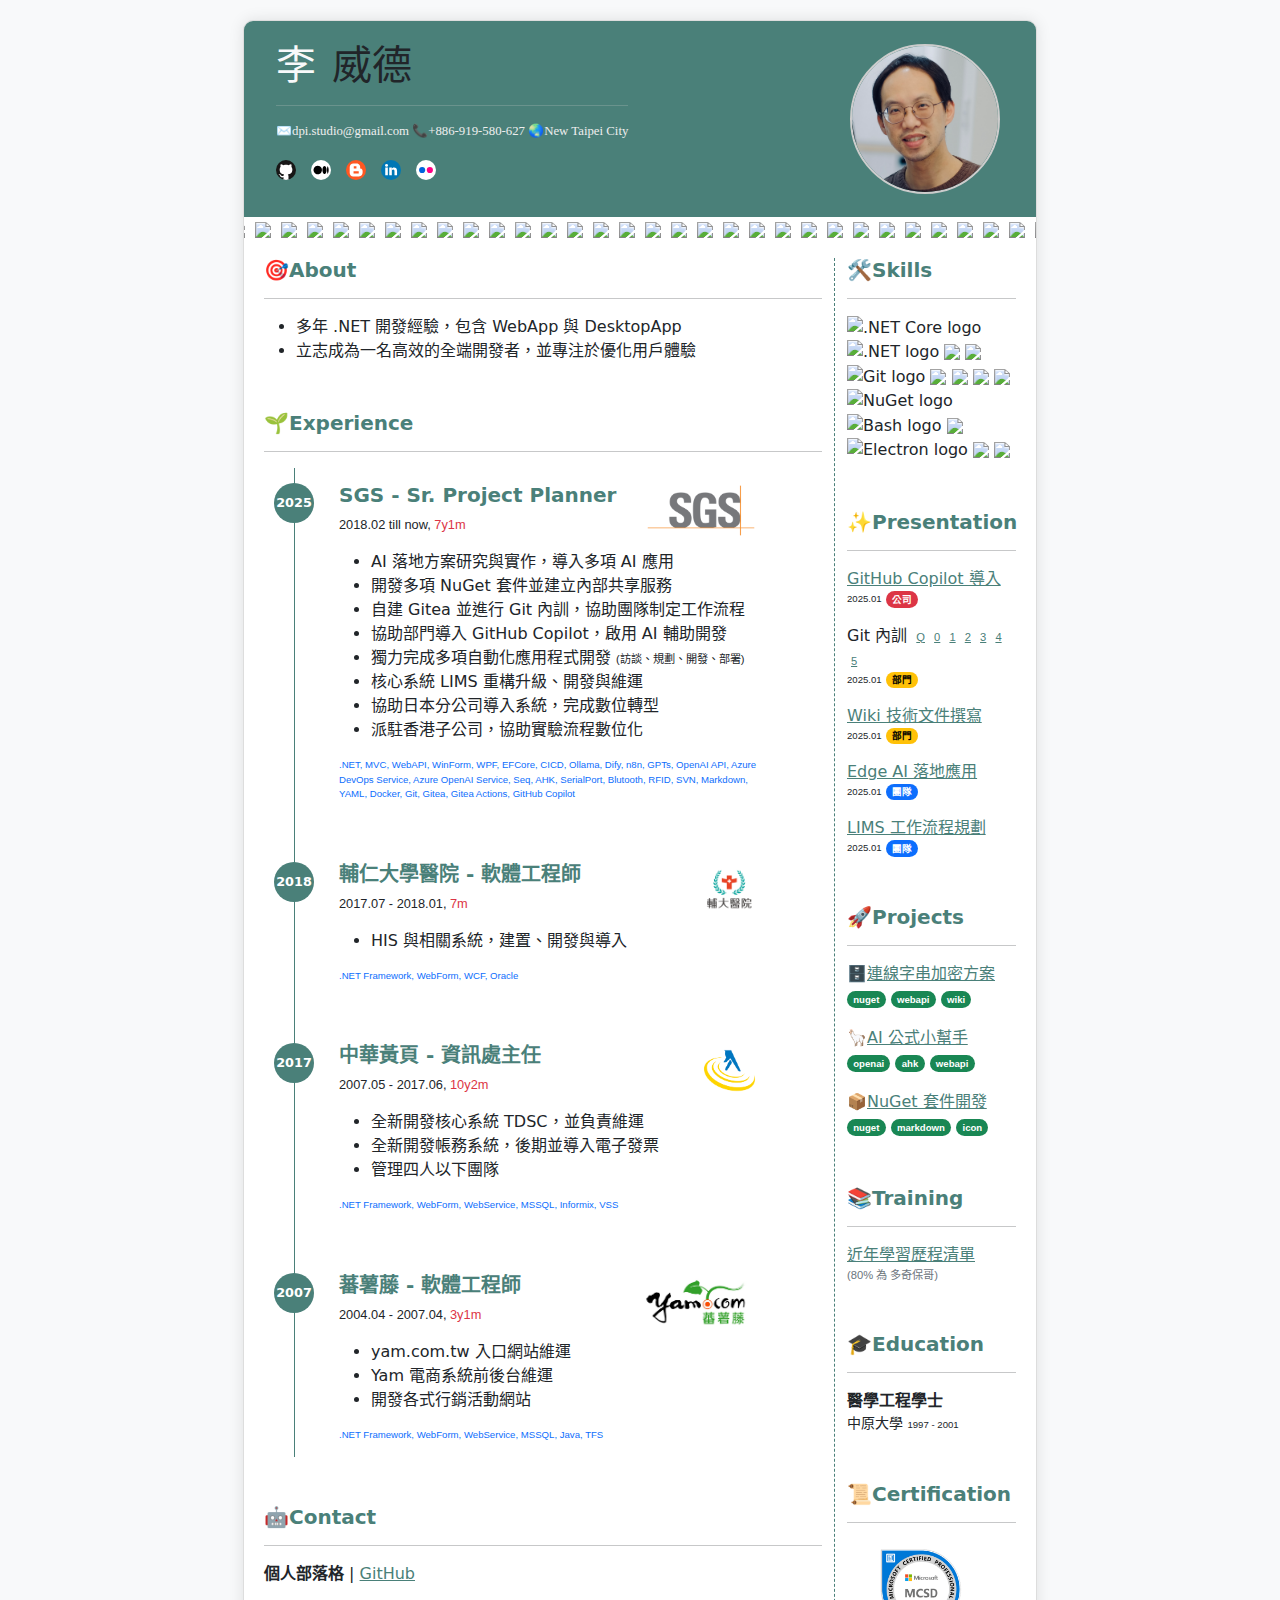
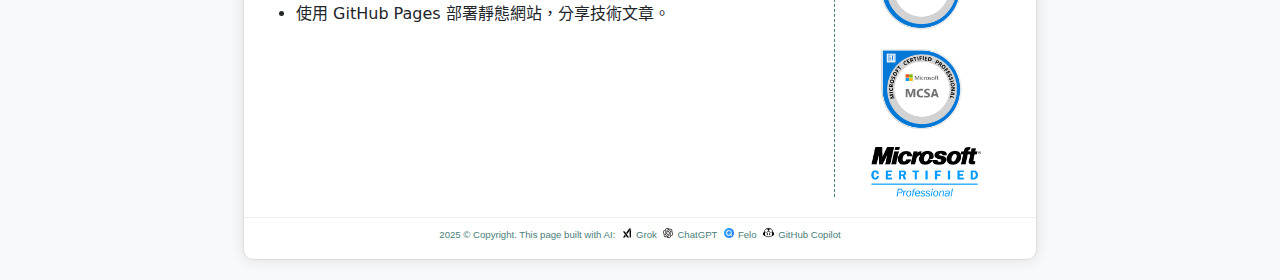
==== index.html @ d9fa593b "feat: add header link styles and update badge class names in site.css; add new images for GitHub Cop" ====
<!DOCTYPE html>
<html lang="zh-TW">
<head>
    <meta charset="UTF-8">
    <meta name="viewport" content="width=device-width, initial-scale=1.0">
    <title>Brian - 個人履歷</title>
    <!-- Bootstrap CSS -->
    <link href="https://cdn.jsdelivr.net/npm/bootstrap@5.3.0/dist/css/bootstrap.min.css" rel="stylesheet">
    <!-- SweetAlert2 CSS -->
    <link href="https://cdn.jsdelivr.net/npm/sweetalert2@11/dist/sweetalert2.min.css" rel="stylesheet">
    <!-- 自訂 CSS -->
    <link rel="stylesheet" href="/assets/css/site.css">
</head>
<body>
    <!-- A4 大小的整體容器 -->
    <div class="a4-container">
        <!-- HEADER 區塊 -->
        <header>
            <div>
                <h1 class="text-dark"><span class="text-light me-3">李</span>威德</h1>
                <hr>
                <p class="header-info">
                    ✉️<a href="mailto:dpi.studio@gmail.com">dpi.studio@gmail.com</a> 📞+886-919-580-627 🌏New Taipei City
                    
                    <div class="social-icons">
                        <a href="https://github.com/dpi627" target="_blank">
                            <img src="/assets/img/github.svg">
                        </a>
                        <a href="https://medium.com/@dpi.studio" target="_blank">
                            <img src="/assets/img/medium.svg">
                        </a>
                        <a href="https://i-dpi.blogspot.com/" target="_blank">
                            <img src="/assets/img/blogger.svg">
                        </a>
                        <a href="https://linkedin.com/in/dpi627" target="_blank">
                            <img src="/assets/img/linkedin.svg">
                        </a>
                        <a href="https://www.flickr.com/photos/dpi/albums" target="_blank">
                            <img src="/assets/img/flickr.svg">
                        </a>
                    </div>
                </p>
            </div>
            <img src="/assets/img/avatar2.jpg" alt="照片" class="profile-pic">
        </header>

        <div class="mybadge">
            <div class="mybadge-wrapper">
                <img src="https://img.shields.io/badge/-8-512BD4?logo=dotnet" >
                <img src="https://img.shields.io/badge/-6-512BD4?logo=dotnet" >
                <img src="https://img.shields.io/badge/-Framework-3484D2?logo=dotnet" >
                <img src="https://img.shields.io/badge/-Standard-056473?logo=dotnet" >
                <img src="https://img.shields.io/badge/-NuGet-004880?logo=nuget" >
                <img src="https://img.shields.io/badge/Git-555?logo=git" >
                <img src="https://img.shields.io/badge/gitignore-204ECF?logo=gitignore.io" >
                <img src="https://img.shields.io/badge/GitHub-555?logo=github" >
                <img src="https://img.shields.io/badge/Gitea-555?logo=gitea" >
                <img src="https://img.shields.io/badge/Gitea_Actions-555?logo=githubactions" >
                <img src="https://img.shields.io/badge/Sourcetree-0052CC?logo=sourcetree" >
                <img src="https://img.shields.io/badge/draw.io-555?logo=diagrams.net" >
                <img src="https://img.shields.io/badge/YAML-CB171E?logo=yaml" >
                <img src="https://img.shields.io/badge/Markdown-555?logo=markdown" >
                <img src="https://img.shields.io/badge/LaTex-008080?logo=latex" >
                <img src="https://img.shields.io/badge/Mermaid-555?logo=mermaid" >
                <img src="https://img.shields.io/badge/SVN-555?logo=subversion" >
                <img src="https://img.shields.io/badge/Shields.io-555?logo=shieldsdotio" >
                <img src="https://img.shields.io/badge/Anthropic-191919?logo=anthropic" >
                <img src="https://img.shields.io/badge/OpenAI-412991?logo=openai" > 
                <img src="https://img.shields.io/badge/GitHub_Copilot-555?logo=githubcopilot" >
                <!--duplicate for scroll-->
                <img src="https://img.shields.io/badge/-8-512BD4?logo=dotnet" >
                <img src="https://img.shields.io/badge/-6-512BD4?logo=dotnet" >
                <img src="https://img.shields.io/badge/-Framework-3484D2?logo=dotnet" >
                <img src="https://img.shields.io/badge/-Standard-056473?logo=dotnet" >
                <img src="https://img.shields.io/badge/-NuGet-004880?logo=nuget" >
                <img src="https://img.shields.io/badge/Git-555?logo=git" >
                <img src="https://img.shields.io/badge/gitignore-204ECF?logo=gitignore.io" >
                <img src="https://img.shields.io/badge/GitHub-555?logo=github" >
                <img src="https://img.shields.io/badge/Gitea-555?logo=gitea" >
                <img src="https://img.shields.io/badge/Gitea_Actions-555?logo=githubactions" >
                <img src="https://img.shields.io/badge/Sourcetree-0052CC?logo=sourcetree" >
                <img src="https://img.shields.io/badge/draw.io-555?logo=diagrams.net" >
                <img src="https://img.shields.io/badge/YAML-CB171E?logo=yaml" >
                <img src="https://img.shields.io/badge/Markdown-555?logo=markdown" >
                <img src="https://img.shields.io/badge/LaTex-008080?logo=latex" >
                <img src="https://img.shields.io/badge/Mermaid-555?logo=mermaid" >
                <img src="https://img.shields.io/badge/SVN-555?logo=subversion" >
                <img src="https://img.shields.io/badge/Shields.io-555?logo=shieldsdotio" >
                <img src="https://img.shields.io/badge/Anthropic-191919?logo=anthropic" >
                <img src="https://img.shields.io/badge/OpenAI-412991?logo=openai" > 
                <img src="https://img.shields.io/badge/GitHub_Copilot-555?logo=githubcopilot" >
            </div>
        </div>

        <!-- CONTENT 區塊 -->
        <div class="content">
            <div class="row">
                <!-- 左欄 (3:1 中的 3) -->
                <div class="col-md-9">
                    <!-- 職業目標 -->
                    <h5>🎯About</h5>
                    <hr>
                    <ul>
                        <li>多年 .NET 開發經驗，包含 WebApp 與 DesktopApp</li>
                        <li>立志成為一名高效的全端開發者，並專注於優化用戶體驗</li>
                    </ul>

                    <!-- 工作經驗 -->
                    <h5 class="mt-5">🌱Experience</h5>
                    <hr>
                    <div class="timeline">
                        <!-- SGS Sr. Project Planner -->
                        <div class="timeline-item">
                            <div class="timeline-year">2025</div>
                            <div class="timeline-content">
                                <div style="float: right;">
                                    <img src="/assets/img/sgs.png" alt="SGS logo" height="55">
                                </div>
                                <h5>SGS - Sr. Project Planner</h5>
                                <p class="fs-08">2018.02 till now, <span class="text-danger">7y1m</span></p>
                                <ul>
                                    <li>AI 落地方案研究與實作，導入多項 AI 應用</li>
                                    <li>開發多項 NuGet 套件並建立內部共享服務</li>
                                    <li>自建 Gitea 並進行 Git 內訓，協助團隊制定工作流程</li>
                                    <li>協助部門導入 GitHub Copilot，啟用 AI 輔助開發</li>
                                    <li>獨力完成多項自動化應用程式開發 <span class="fs-07">(訪談、規劃、開發、部署)</span></li>
                                    <li>核心系統 LIMS 重構升級、開發與維運</li>
                                    <li>協助日本分公司導入系統，完成數位轉型</li>
                                    <li>派駐香港子公司，協助實驗流程數位化</li>
                                </ul>
                                <div class="text-primary fs-06">.NET, MVC, WebAPI, WinForm, WPF, EFCore, CICD, Ollama, Dify, n8n, GPTs, OpenAI API, Azure DevOps Service, Azure OpenAI Service, Seq, AHK, SerialPort, Blutooth, RFID, SVN, Markdown, YAML, Docker, Git, Gitea, Gitea Actions, GitHub Copilot</div>
                            </div>
                        </div>
            
                        <!-- 天主教輔仁大學附設醫院 -->
                        <div class="timeline-item">
                            <div class="timeline-year">2018</div>
                            <div class="timeline-content">
                                <div style="float: right;">
                                    <img src="/assets/img/fjuh.png" alt="輔仁大學醫院 logo" height="55">
                                </div>
                                <h5>輔仁大學醫院 - 軟體工程師</h5>
                                <p class="fs-08">2017.07 - 2018.01, <span class="text-danger">7m</span></p>
                                <ul>
                                    <li>HIS 與相關系統，建置、開發與導入</li>
                                </ul>
                                <div class="text-primary fs-06">.NET Framework, WebForm, WCF, Oracle</div>
                            </div>
                        </div>
            
                        <!-- 中華黃頁 -->
                        <div class="timeline-item">
                            <div class="timeline-year">2017</div>
                            <div class="timeline-content">
                                <div style="float: right;">
                                    <img src="/assets/img/chyp.png" alt="中華黃頁 logo" height="55">
                                </div>
                                <h5>中華黃頁 - 資訊處主任</h5>
                                <p class="fs-08">2007.05 - 2017.06, <span class="text-danger">10y2m</span></p>
                                <ul>
                                    <li>全新開發核心系統 TDSC，並負責維運</li>
                                    <li>全新開發帳務系統，後期並導入電子發票</li>
                                    <li>管理四人以下團隊</li>
                                </ul>
                                <div class="text-primary fs-06">.NET Framework, WebForm, WebService, MSSQL, Informix, VSS</div>
                            </div>
                        </div>

                        <!-- yam -->
                        <div class="timeline-item">
                            <div class="timeline-year">2007</div>
                            <div class="timeline-content">
                                <div style="float: right;">
                                    <img src="/assets/img/yam.png" alt="蕃薯藤 logo" height="55" style="border-radius: 10%;">
                                </div>
                                <h5>蕃薯藤 - 軟體工程師</h5>
                                <p class="fs-08">2004.04 - 2007.04, <span class="text-danger">3y1m</span></p>
                                <ul>
                                    <li>yam.com.tw 入口網站維運</li>
                                    <li>Yam 電商系統前後台維運</li>
                                    <li>開發各式行銷活動網站</li>
                                </ul>
                                <div class="text-primary fs-06">.NET Framework, WebForm, WebService, MSSQL, Java, TFS</div>
                            </div>
                        </div>
                    </div>

                    <h5 class="mt-5">🤖Contact</h5>
                    <hr>
                    <p>
                        <strong>個人部落格</strong> | 
                        <a href="https://github.com/zhangsan/blog" target="_blank">GitHub</a>
                    </p>
                    <ul>
                        <li>使用 GitHub Pages 部署靜態網站，分享技術文章。</li>
                    </ul>
                </div>

                <!-- 右欄 (3:1 中的 1) -->
                <div class="sidemenu col-md-3">
                    <!-- 技能 -->
                    <h5>🛠️Skills</h5>
                    <hr>
                    <div align="left">
                        <img src="https://cdn.jsdelivr.net/gh/devicons/devicon/icons/dotnetcore/dotnetcore-original.svg" height="30" alt=".NET Core logo" />
                        <img src="https://cdn.jsdelivr.net/gh/devicons/devicon/icons/dot-net/dot-net-original.svg" height="30" alt=".NET logo" />
                        <img src="https://cdn.jsdelivr.net/gh/devicons/devicon/icons/csharp/csharp-original.svg" height="30" />
                        <img src="https://cdn.jsdelivr.net/gh/devicons/devicon/icons/javascript/javascript-original.svg" height="30" />
                        <img src="https://cdn.jsdelivr.net/gh/devicons/devicon/icons/git/git-original.svg" height="30" alt="Git logo" />
                        <img src="https://cdn.jsdelivr.net/gh/devicons/devicon/icons/jquery/jquery-original.svg" height="30" />
                        <img src="https://cdn.jsdelivr.net/gh/devicons/devicon/icons/html5/html5-original.svg" height="30" />
                        <img src="https://cdn.jsdelivr.net/gh/devicons/devicon/icons/css3/css3-original.svg" height="30" />
                        <img src="https://cdn.jsdelivr.net/gh/devicons/devicon/icons/bootstrap/bootstrap-original.svg" height="30" />
                        <img src="https://cdn.jsdelivr.net/gh/devicons/devicon/icons/nuget/nuget-original.svg" height="30" alt="NuGet logo" />
                        <img src="https://cdn.jsdelivr.net/gh/devicons/devicon/icons/bash/bash-original.svg" height="30" alt="Bash logo" />
                        <img src="https://cdn.jsdelivr.net/gh/devicons/devicon/icons/python/python-original.svg" height="30" />
                        <img src="https://cdn.jsdelivr.net/gh/devicons/devicon/icons/electron/electron-original.svg" height="30" alt="Electron logo" />
                        <img src="https://cdn.jsdelivr.net/gh/devicons/devicon/icons/docker/docker-original.svg" height="30" />
                        <img src="https://cdn.jsdelivr.net/gh/devicons/devicon/icons/vuejs/vuejs-original.svg" height="30" />
                    </div>

                    <h5 class="mt-5">✨Presentation</h5>
                    <hr>
                    <div class="mb-3">
                        <a href="#">GitHub Copilot 導入</a>
                        <div class="fs-06">2025.01<span class="badge ms-1 fs-06 rounded-pill bg-danger ms-1">公司</span></div>
                    </div>
                    <div class="mb-3">
                        Git 內訓
                        <a href="#" class="ms-1 fs-07">Q</a>
                        <a href="#" class="ms-1 fs-07">0</a>
                        <a href="#" class="ms-1 fs-07">1</a>
                        <a href="#" class="ms-1 fs-07">2</a>
                        <a href="#" class="ms-1 fs-07">3</a>
                        <a href="#" class="ms-1 fs-07">4</a>
                        <a href="#" class="ms-1 fs-07">5</a>
                        <div class="fs-06">2025.01<span class="badge ms-1 fs-06 rounded-pill text-bg-warning ms-1">部門</span></div>
                    </div>
                    <div class="mb-3">
                        <a href="#">Wiki 技術文件撰寫</a>
                        <div class="fs-06">2025.01<span class="badge ms-1 fs-06 rounded-pill text-bg-warning ms-1">部門</span></div>
                    </div>
                    <div class="mb-3">
                        <a href="#">Edge AI 落地應用</a>
                        <div class="fs-06">2025.01<span class="badge ms-1 fs-06 rounded-pill bg-primary ms-1">團隊</span></div>
                    </div>
                    <div>
                        <a href="#">LIMS 工作流程規劃</a>
                        <div class="fs-06">2025.01<span class="badge ms-1 fs-06 rounded-pill bg-primary ms-1">團隊</span></div>
                    </div>

                    <h5 class="mt-5">🚀Projects</h5>
                    <hr>
                    <div class="mb-3">
                        🗄️<a href="#">連線字串加密方案</a>
                        <span class="badge rounded-pill bg-success fs-06">nuget</span>
                        <span class="badge rounded-pill bg-success fs-06">webapi</span>
                        <span class="badge rounded-pill bg-success fs-06">wiki</span>
                    </div>
                    <div class="mb-3">
                        🦙<a href="#">AI 公式小幫手</a>
                        <span class="badge rounded-pill bg-success fs-06">openai</span>
                        <span class="badge rounded-pill bg-success fs-06">ahk</span>
                        <span class="badge rounded-pill bg-success fs-06">webapi</span>
                    </div>
                    <div>
                        📦<a href="#">NuGet 套件開發</a>
                        <span class="badge rounded-pill bg-success fs-06">nuget</span>
                        <span class="badge rounded-pill bg-success fs-06">markdown</span>
                        <span class="badge rounded-pill bg-success fs-06">icon</span>
                    </div>

                    <!-- 教育訓練 -->
                    <h5 class="mt-5">📚Training</h5>
                    <hr>
                    <a href="https://docs.google.com/spreadsheets/d/1_JDon2Kmr6dPpK8sjt4hD0Icbd9MLs0ODzZQJMNV1_g/edit?usp=sharing" target="_blank">
                        近年學習歷程清單
                    </a>
                    <div class="fs-07 text-secondary">(80% 為 多奇保哥)</div>

                    <!-- 教育背景 -->
                    <h5 class="mt-5">🎓Education</h5>
                    <hr>
                    <div><strong>醫學工程學士</strong></div>
                    <div class="small">中原大學 <span class="fs-06">1997 - 2001</span></div>

                    <h5 class="mt-5">📜Certification</h5>
                    <hr>
                    <img src="/assets/img/mcsd.png" alt="MCSD 圖示" height="100" class="ms-4">
                    <img src="/assets/img/mcsa.png" alt="MCSA 圖示" height="100" class="ms-4">
                    <img src="/assets/img/mcp.gif" alt="MCP 圖示" height="50" class="ms-4 mt-2">
                </div>
            </div>
        </div>

        <!-- FOOTER 區塊 -->
        <footer>
            <p>
                2025 © Copyright. This page built with AI: 
                <img class="ms-1 me-1" src="assets/img/grok.png" alt="Grok logo" height="10" style="vertical-align:baseline;">Grok
                <img class="ms-1 me-1" src="assets/img/chatgpt.png" alt="ChatGPT logo" height="10" style="vertical-align:baseline;">ChatGPT
                <img class="ms-1 me-1" src="assets/img/felo.png" alt="elo logo" height="10" style="vertical-align:baseline;">Felo
                <img class="ms-1 me-1" src="assets/img/github-copilot.png" alt="GitHub Copilot logo" height="11" style="vertical-align:baseline;">GitHub Copilot
            </p>
        </footer>
    </div>

    <!-- Bootstrap JS (可選) -->
    <script src="https://cdn.jsdelivr.net/npm/bootstrap@5.3.0/dist/js/bootstrap.bundle.min.js"></script>
    <!-- SweetAlert2 JS -->
    <script src="https://cdn.jsdelivr.net/npm/sweetalert2@11/dist/sweetalert2.all.min.js"></script>
    <!-- 自訂 JavaScript -->
    <script src="/assets/js/site.js"></script>
</body>
</html>
---- assets/css/site.css ----
.profile-pic {
    width: 150px;
    height: 150px;
    object-fit: cover;
    border-radius: 50%; /* 圓形照片 */
    border: 2px solid #CCC; /* 邊框 */
    margin-right: 1rem; /* 與文字間距 */
}
body {
    background-color: #f8f9fa;
    display: flex;
    justify-content: center;
    padding: 20px;
}
.a4-container {
    width: 794px; /* A4 寬度 210mm ≈ 794px */
    background-color: white;
    border: 1px solid #ddd;
    box-shadow: 0 0 15px rgba(0,0,0,0.1);
    border-radius: 10px;
    overflow: hidden;
}
header {
    background-color: #4A8079;
    color: #ccc;
    padding: 20px;
    padding-left: 2rem;
    display: flex;
    justify-content: space-between; /* 左邊文字，右邊照片 */
    align-items: center;
}
.header-info {
    font-size: 0.8rem;
    font-family: Consolas;
    color: #eee;
}

.header-info a {
    color: #eee;
    text-decoration: none;
}

.header-info a:hover {
    text-decoration: underline;
}

.header-info a:active {
    color: #eee;
}

.content {
    padding: 20px;
}
footer {
    text-align: center;
    vertical-align: middle;
    padding-top: 1em;
    font-size: 0.6em;
    color: #4A8079;
    background-color: #fff;
    border-top: 1px solid #eee;
    font-family: Verdana, Geneva, Tahoma, sans-serif;
}
h2, h3, h4, h5 {
    color: #4A8079;
    font-weight: bold;
}
h1 {
    margin: 0; /* 移除 h1 預設邊距 */
}
.social-icons a {
    text-decoration: none; /* 移除底線 */
    margin-right: 10px; /* 圖示之間的間距 */
}
.social-icons img {
    width: 20px;
    vertical-align: middle; /* 圖示垂直對齊 */
    border-radius: 50%; /* 圓形圖示 */
}
.sidemenu {
    border-left: #4A8079 1px dashed;
}
.mybadge {
    display: flex;
    justify-content: center;
    align-items: center;
    padding-top: 5px;
    overflow: hidden; /* 隱藏超出容器部分 */
    width: 100%; /* 或設置特定寬度 */
}

.mybadge-wrapper {
    display: flex;
    gap: 10px; /* 確保每個圖示之間有間距 */
    animation: scroll 30s linear infinite;
    white-space: nowrap; /* 防止換行 */
}
.mybadge-wrapper:hover {
    animation-play-state: paused; /* 懸停時暫停 */
}

@keyframes scroll {
    0% { transform: translateX(0); }
    100% { transform: translateX(-30%); }
}

a {
    color: #4A8079;
    text-decoration: underline;
}

a:hover {
    text-decoration: none;
}

a:active {
    color: #4A8079;
}

.fs-06, .fs-07, .fs-08, .fs-09 {
    font-family: Verdana, Geneva, Tahoma, sans-serif;
}
.fs-06 {
    font-size: 0.6rem;
}
.fs-07 {
    font-size: 0.7rem;
}
.fs-08 {
    font-size: 0.8rem;
}
.fs-09 {
    font-size: 0.9rem;
}

/* 調整時間軸容器 */
.timeline {
    position: relative;
    width: 100%;
    margin: 0;
    /* padding: 20px 0; */
}

/* 垂直輔助線 */
.timeline::before {
    content: '';
    position: absolute;
    top: 0;
    bottom: 0;
    width: 1px;
    background: #4A8079;
    left: 30px; /* 固定垂直線在左側，適應狹窄空間 */
    margin-left: 0;
    z-index: 0;
}

/* 時間軸項目 */
.timeline-item {
    position: relative;
    margin-bottom: 30px;
    margin-left: 60px; /* 留出空間給年份圓點和垂直線 */
}

/* 調整內容區塊 */
.timeline-item .timeline-content {
    width: 90%; /* 增加寬度以適應單列，減少溢出 */
    padding: 15px;
    background: #fff;
    border-radius: 8px;
    position: relative;
    float: none; /* 移除浮動，改為單列 */
    text-align: left; /* 統一左對齊 */
}

/* 移除左右交錯的浮動邏輯 */
.timeline-item:nth-child(odd) .timeline-content,
.timeline-item:nth-child(even) .timeline-content {
    float: none;
    text-align: left;
}

/* 年份圓點 */
.timeline-item .timeline-year {
    position: absolute;
    top: 15px;
    width: 40px; /* 進一步縮小圓點 */
    height: 40px;
    background: #4A8079;
    color: white;
    border-radius: 50%;
    text-align: center;
    line-height: 40px;
    font-weight: bold;
    left: -50px; /* 將圓點移到左側，與垂直線對齊 */
    margin-left: 0;
    z-index: 1;
    font-size: 0.8rem;
}

/* 移除響應式媒體查詢，因為我們已經採用單列設計 */
@media (max-width: 794px) {
    .timeline::before {
        left: 25px;
    }

    .timeline-item {
        margin-left: 60px;
    }

    .timeline-item .timeline-content {
        width: 90%;
        float: none;
        text-align: left;
    }

    .timeline-item .timeline-year {
        left: -50px;
    }
}
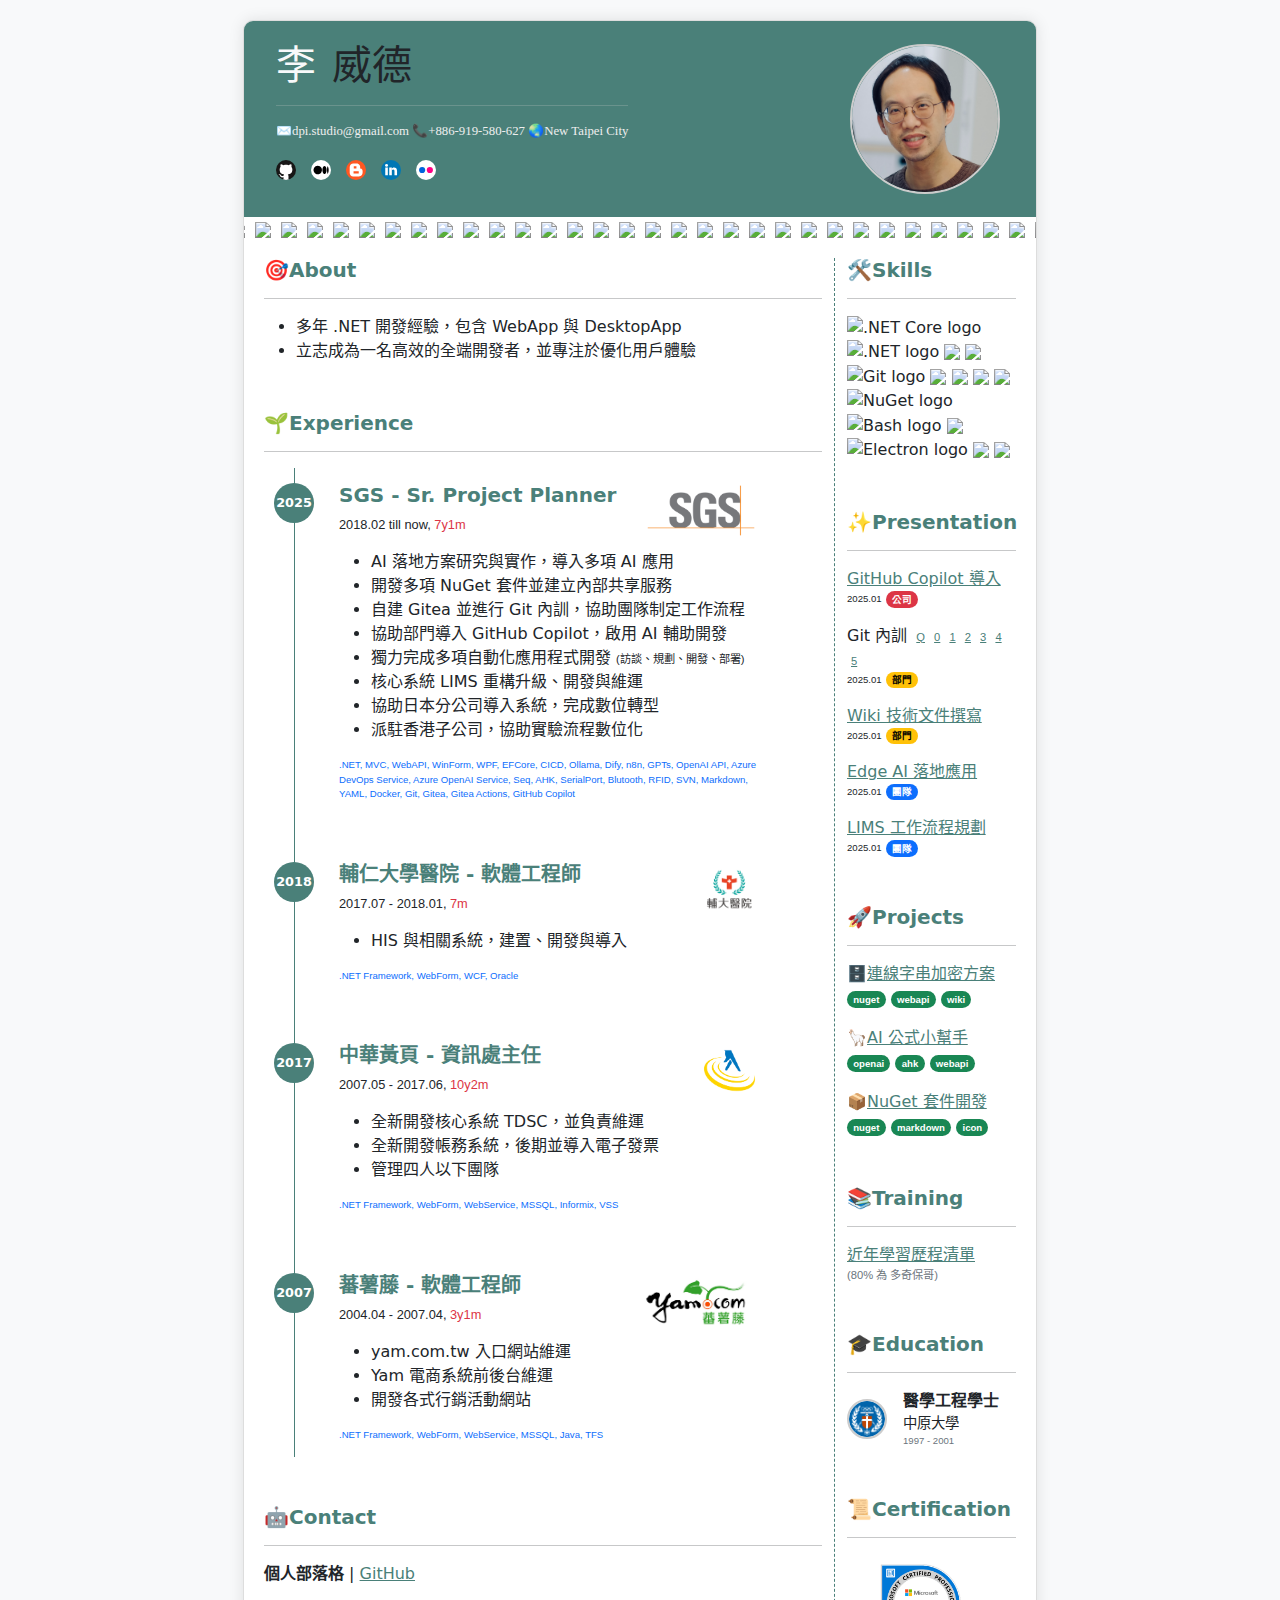
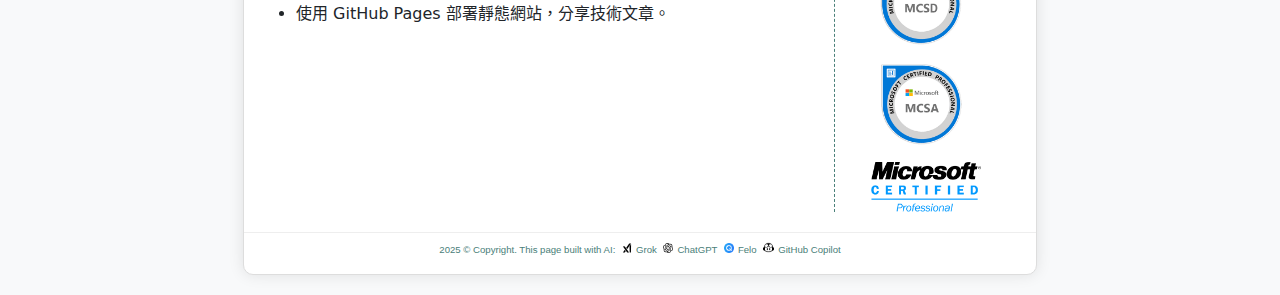
==== commit a723e695: "feat: enhance education section layout and styling in index.html and site.css" ====
--- a/index.html
+++ b/index.html
@@ -281,8 +281,14 @@
                     <!-- 教育背景 -->
                     <h5 class="mt-5">🎓Education</h5>
                     <hr>
-                    <div><strong>醫學工程學士</strong></div>
-                    <div class="small">中原大學 <span class="fs-06">1997 - 2001</span></div>
+                    <div class="education-container">
+                        <img src="/assets/img/cycu.png" alt="Education Icon" class="education-image">
+                        <div class="education-text">
+                            <div><strong>醫學工程學士</strong></div>
+                            <div class="fs-09">中原大學</div>
+                            <div class="fs-06 text-secondary">1997 - 2001</div>
+                        </div>
+                    </div>
 
                     <h5 class="mt-5">📜Certification</h5>
                     <hr>
--- a/assets/css/site.css
+++ b/assets/css/site.css
@@ -216,4 +216,32 @@
     .timeline-item .timeline-year {
         left: -50px;
     }
+    .education-container {
+        flex-direction: column; /* 在小螢幕上堆疊 */
+        align-items: flex-start; /* 左對齊 */
+    }
+
+    .education-image {
+        height: 30px; /* 縮小圖片高度在小螢幕上 */
+        margin-bottom: 0.5rem; /* 圖片與文字之間的間距 */
+    }
+}
+
+.education-container {
+    display: flex; /* 使用 Flexbox 佈局 */
+    align-items: center; /* 垂直置中對齊 */
+    gap: 1rem; /* 圖片與文字之間的間距 */
+    margin-bottom: 1rem; /* 可選：與其他內容的間距 */
+}
+
+.education-image {
+    width: auto; /* 保持圖片寬度比例 */
+    height: 40px; /* 設置圖片高度，根據文字高度調整 */
+    object-fit: cover; /* 確保圖片不失真 */
+    border-radius: 50%; /* 可選：如果圖片需要圓形 */
+    border: 2px solid #CCC; /* 可選：添加邊框 */
+}
+
+.education-text {
+    flex: 1; /* 讓文字佔用剩餘空間 */
 }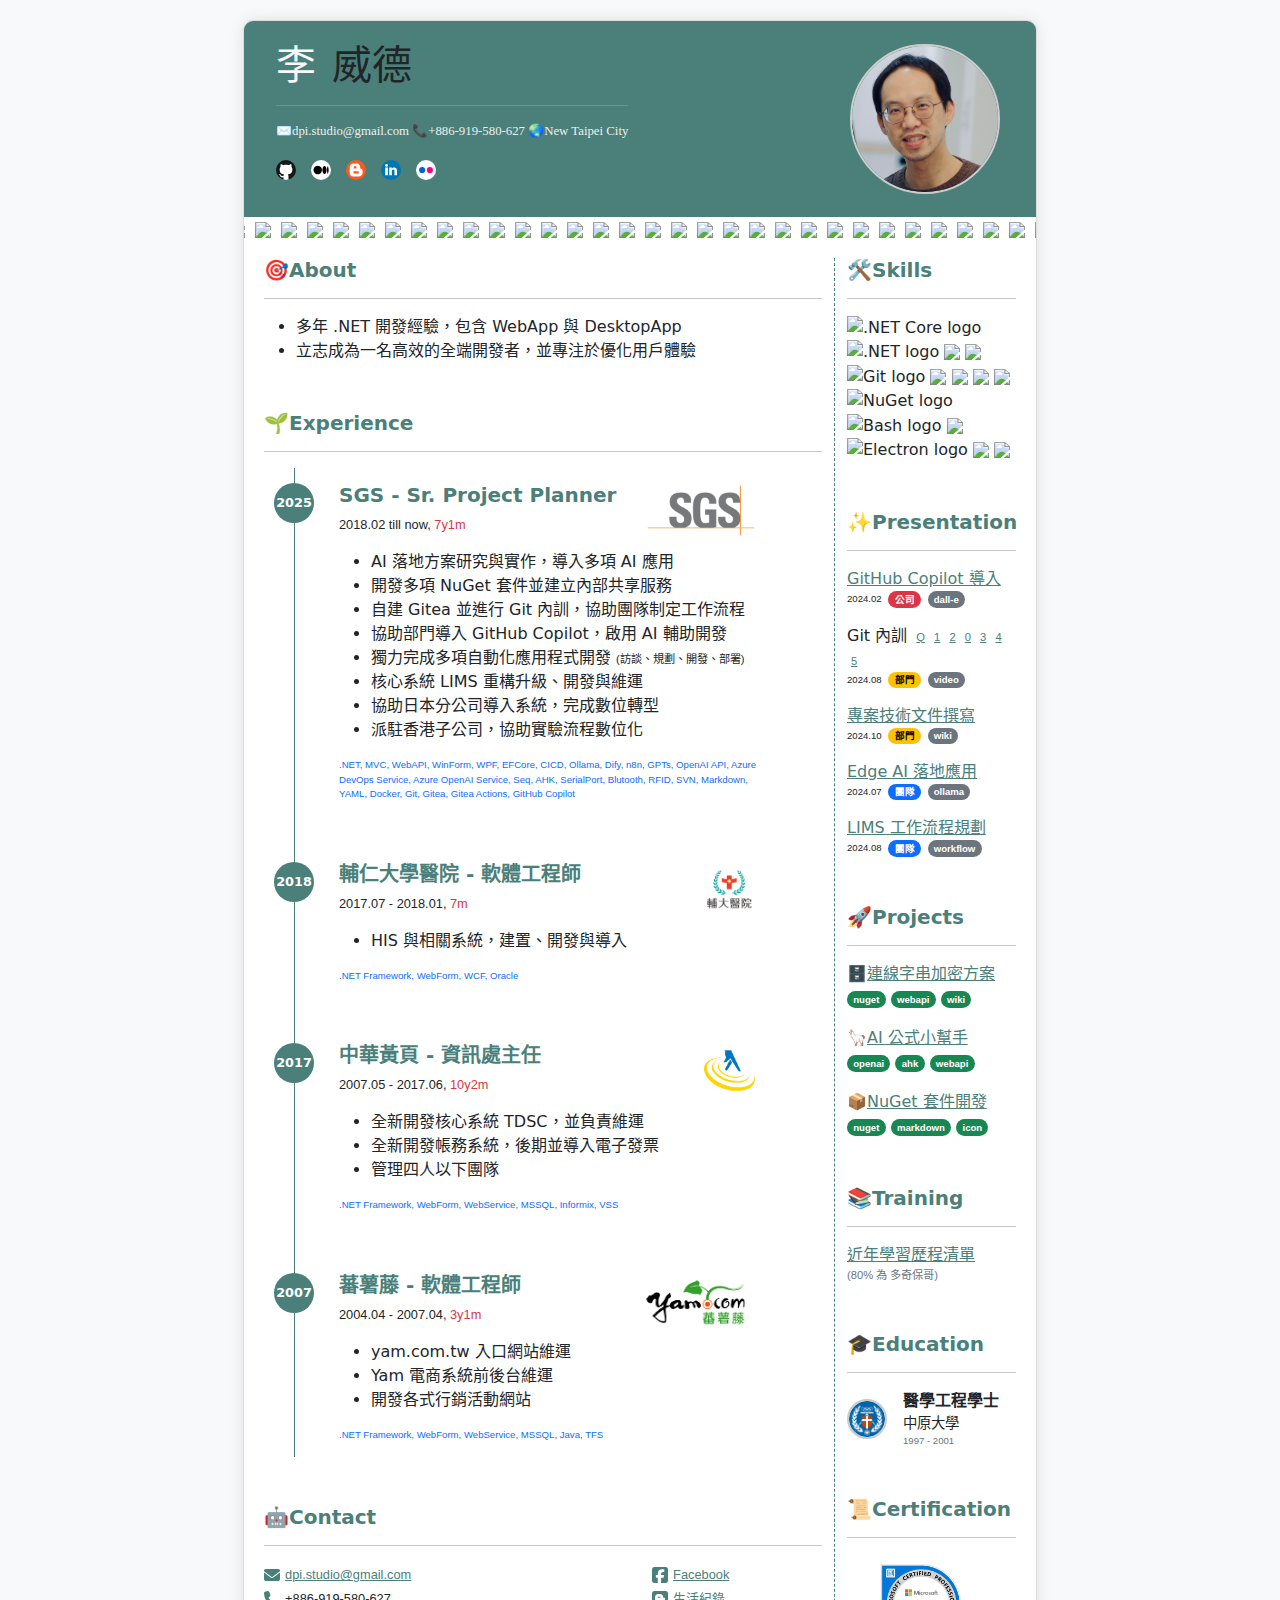
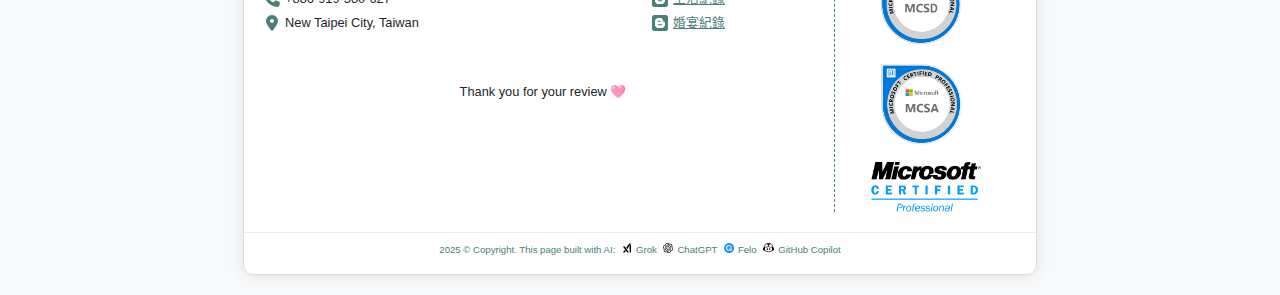
==== commit 26306ef0: "" ====
--- a/index.html
+++ b/index.html
@@ -29,7 +29,7 @@
                         <a href="https://medium.com/@dpi.studio" target="_blank">
                             <img src="/assets/img/medium.svg">
                         </a>
-                        <a href="https://i-dpi.blogspot.com/" target="_blank">
+                        <a href="https://dpicode.blogspot.com/" target="_blank">
                             <img src="/assets/img/blogger.svg">
                         </a>
                         <a href="https://linkedin.com/in/dpi627" target="_blank">
@@ -187,13 +187,71 @@
 
                     <h5 class="mt-5">🤖Contact</h5>
                     <hr>
-                    <p>
-                        <strong>個人部落格</strong> | 
-                        <a href="https://github.com/zhangsan/blog" target="_blank">GitHub</a>
-                    </p>
-                    <ul>
-                        <li>使用 GitHub Pages 部署靜態網站，分享技術文章。</li>
-                    </ul>
+                    <div class="row">
+                        <div class="col-md-8">
+                            <div>
+                                <svg xmlns="http://www.w3.org/2000/svg" height="1em" fill="#4A8079" viewBox="0 0 512 512">
+                                    <path d="M 48 64 Q 28 65 14 78 L 14 78 L 14 78 Q 1 92 0 112 Q 1 136 19 150 L 237 314 L 237 314 Q 256 326 275 314 L 493 150 L 493 150 Q 511 136 512 112 Q 511 92 498 78 Q 484 65 464 64 L 48 64 L 48 64 Z M 0 176 L 0 384 L 0 176 L 0 384 Q 1 411 19 429 Q 37 447 64 448 L 448 448 L 448 448 Q 475 447 493 429 Q 511 411 512 384 L 512 176 L 512 176 L 294 339 L 294 339 Q 277 352 256 352 Q 235 352 218 339 L 0 176 L 0 176 Z" />
+                                </svg>
+                                <a class="fs-08" href="mailto:dpi.studio@gmail.com">dpi.studio@gmail.com</a>
+                            </div>
+                            <div>
+                                <svg xmlns="http://www.w3.org/2000/svg" height="1em" fill="#4A8079" viewBox="0 0 512 512">
+                                    <path d="M 164.3579766536965 26.894941634241246 Q 158.38132295719845 11.95330739299611 145.431906614786 5.976653696498055 L 145.431906614786 5.976653696498055 L 145.431906614786 5.976653696498055 Q 131.4863813229572 0 116.54474708171206 2.9883268482490273 L 28.88715953307393 26.894941634241246 L 28.88715953307393 26.894941634241246 Q 1.9922178988326849 36.856031128404666 0 65.7431906614786 Q 0.9961089494163424 190.2568093385214 60.762645914396884 290.863813229572 Q 120.52918287937743 391.47081712062254 221.13618677042803 451.2373540856031 Q 321.7431906614786 511.00389105058366 446.2568093385214 512 Q 475.14396887159535 510.0077821011673 485.10505836575874 483.11284046692606 L 509.011673151751 395.45525291828795 L 509.011673151751 395.45525291828795 Q 512 380.5136186770428 506.02334630350197 366.568093385214 Q 500.0466926070039 353.61867704280155 485.10505836575874 347.6420233463035 L 389.47859922178986 307.7976653696498 L 389.47859922178986 307.7976653696498 Q 362.58365758754866 298.83268482490274 343.6575875486381 319.7509727626459 L 303.81322957198444 368.5603112840467 L 303.81322957198444 368.5603112840467 Q 251.01945525291828 343.6575875486381 209.1828793774319 302.8171206225681 Q 168.34241245136187 260.9805447470817 143.4396887159533 208.18677042801556 L 192.24902723735408 168.34241245136187 L 192.24902723735408 168.34241245136187 Q 213.1673151750973 149.41634241245137 204.2023346303502 122.52140077821012 L 164.3579766536965 26.894941634241246 L 164.3579766536965 26.894941634241246 Z" />
+                                </svg>
+                                <span class="fs-08">+886-919-580-627</span>
+                            </div>
+                            <div>
+                                <svg xmlns="http://www.w3.org/2000/svg" height="1em" fill="#4A8079" viewBox="0 0 512 512">
+                                    <path d="M 280.04696673189824 499.9765166340509 Q 307.0998043052838 466.9119373776908 346.1761252446184 410.8023483365949 L 346.1761252446184 410.8023483365949 L 346.1761252446184 410.8023483365949 Q 385.25244618395305 355.69471624266146 416.31311154598825 296.57925636007826 L 416.31311154598825 296.57925636007826 L 416.31311154598825 296.57925636007826 Q 446.37181996086105 237.4637964774951 448.3757338551859 192.3757338551859 Q 446.37181996086105 110.21526418786692 392.26614481409 56.10958904109589 Q 338.160469667319 2.003913894324853 256 0 Q 173.83953033268102 2.003913894324853 119.73385518590997 56.10958904109589 Q 65.62818003913894 110.21526418786692 63.62426614481409 192.3757338551859 Q 65.62818003913894 237.4637964774951 95.68688845401174 296.57925636007826 Q 126.74755381604696 355.69471624266146 165.8238747553816 410.8023483365949 Q 204.90019569471625 466.9119373776908 231.95303326810176 499.9765166340509 Q 241.97260273972603 512 256 512 Q 270.027397260274 512 280.04696673189824 499.9765166340509 L 280.04696673189824 499.9765166340509 Z M 256 128.2504892367906 Q 292.07045009784736 129.25244618395303 311.1076320939335 160.31311154598825 Q 329.14285714285717 192.3757338551859 311.1076320939335 224.43835616438355 Q 292.07045009784736 255.49902152641877 256 256.5009784735812 Q 219.92954990215264 255.49902152641877 200.89236790606654 224.43835616438355 Q 182.85714285714286 192.3757338551859 200.89236790606654 160.31311154598825 Q 219.92954990215264 129.25244618395303 256 128.2504892367906 L 256 128.2504892367906 Z" />
+                                </svg>
+                                <span class="fs-08">New Taipei City, Taiwan</span>
+                            </div>
+                        </div>
+                        <div class="col-md-4">
+                            <div>
+                                <svg xmlns="http://www.w3.org/2000/svg" height="1em" fill="#4A8079" viewBox="0 0 512 512">
+                                    <path d="M 73.14285714285714 0 Q 42.285714285714285 1.1428571428571428 21.714285714285715 21.714285714285715 L 21.714285714285715 21.714285714285715 L 21.714285714285715 21.714285714285715 Q 1.1428571428571428 42.285714285714285 0 73.14285714285714 L 0 438.85714285714283 L 0 438.85714285714283 Q 1.1428571428571428 469.7142857142857 21.714285714285715 490.2857142857143 Q 42.285714285714285 510.85714285714283 73.14285714285714 512 L 185.14285714285714 512 L 185.14285714285714 512 L 185.14285714285714 345.14285714285717 L 185.14285714285714 345.14285714285717 L 124.57142857142857 345.14285714285717 L 124.57142857142857 345.14285714285717 L 124.57142857142857 256 L 124.57142857142857 256 L 185.14285714285714 256 L 185.14285714285714 256 L 185.14285714285714 217.14285714285714 L 185.14285714285714 217.14285714285714 Q 184 69.71428571428571 328 72 Q 342.85714285714283 72 362.2857142857143 74.28571428571429 Q 380.57142857142856 76.57142857142857 392 78.85714285714286 L 392 160 L 392 160 Q 380.57142857142856 158.85714285714286 357.7142857142857 158.85714285714286 Q 322.2857142857143 158.85714285714286 306.2857142857143 173.71428571428572 Q 291.42857142857144 189.71428571428572 291.42857142857144 224 L 291.42857142857144 256 L 291.42857142857144 256 L 387.42857142857144 256 L 387.42857142857144 256 L 370.2857142857143 345.14285714285717 L 370.2857142857143 345.14285714285717 L 291.42857142857144 345.14285714285717 L 291.42857142857144 345.14285714285717 L 291.42857142857144 512 L 291.42857142857144 512 L 438.85714285714283 512 L 438.85714285714283 512 Q 469.7142857142857 510.85714285714283 490.2857142857143 490.2857142857143 Q 510.85714285714283 469.7142857142857 512 438.85714285714283 L 512 73.14285714285714 L 512 73.14285714285714 Q 510.85714285714283 42.285714285714285 490.2857142857143 21.714285714285715 Q 469.7142857142857 1.1428571428571428 438.85714285714283 0 L 73.14285714285714 0 L 73.14285714285714 0 Z" />
+                                </svg>
+                                <a class="fs-08" href="https://www.fackbook.com/dpi627" target="_blank">Facebook</a>
+                            </div>
+                            <div>
+                                <svg xmlns="http://www.w3.org/2000/svg" height="1em" fill="#4A8079" viewBox="0 0 512 512">
+                                    <path d="M 185.14285714285714 187.42857142857142 Q 188.57142857142858 182.85714285714286 195.42857142857142 182.85714285714286 L 195.42857142857142 182.85714285714286 L 195.42857142857142 182.85714285714286 Q 202.28571428571428 181.71428571428572 227.42857142857142 181.71428571428572 Q 249.14285714285714 181.71428571428572 256 181.71428571428572 Q 261.7142857142857 182.85714285714286 264 184 Q 273.14285714285717 188.57142857142858 273.14285714285717 200 Q 273.14285714285717 209.14285714285714 265.14285714285717 214.85714285714286 Q 262.85714285714283 216 257.14285714285717 217.14285714285714 Q 251.42857142857142 217.14285714285714 228.57142857142858 217.14285714285714 Q 198.85714285714286 217.14285714285714 193.14285714285714 216 Q 184 213.71428571428572 181.71428571428572 203.42857142857142 Q 179.42857142857142 194.28571428571428 185.14285714285714 187.42857142857142 L 185.14285714285714 187.42857142857142 Z M 256 296 Q 211.42857142857142 294.85714285714283 200 296 L 200 296 L 200 296 Q 188.57142857142858 297.14285714285717 187.42857142857142 300.57142857142856 Q 180.57142857142858 307.42857142857144 180.57142857142858 316.57142857142856 Q 182.85714285714286 325.7142857142857 192 330.2857142857143 Q 193.14285714285714 330.2857142857143 206.85714285714286 331.42857142857144 Q 220.57142857142858 331.42857142857144 256 331.42857142857144 L 310.85714285714283 330.2857142857143 L 310.85714285714283 330.2857142857143 L 321.14285714285717 329.14285714285717 L 321.14285714285717 329.14285714285717 Q 337.14285714285717 316.57142857142856 324.57142857142856 300.57142857142856 Q 324.57142857142856 300.57142857142856 324.57142857142856 300.57142857142856 Q 322.2857142857143 297.14285714285717 312 296 Q 300.57142857142856 294.85714285714283 256 296 L 256 296 Z M 510.85714285714283 444.57142857142856 Q 502.85714285714283 494.85714285714283 452.57142857142856 509.7142857142857 Q 450.2857142857143 510.85714285714283 438.85714285714283 510.85714285714283 Q 428.57142857142856 512 387.42857142857144 512 Q 346.2857142857143 512 254.85714285714286 512 Q 166.85714285714286 512 125.71428571428571 512 Q 84.57142857142857 512 72 510.85714285714283 Q 60.57142857142857 510.85714285714283 58.285714285714285 509.7142857142857 Q 44.57142857142857 506.2857142857143 33.142857142857146 498.2857142857143 Q 21.714285714285715 489.14285714285717 13.714285714285714 480 Q 5.714285714285714 468.57142857142856 2.2857142857142856 454.85714285714283 Q 1.1428571428571428 452.57142857142856 1.1428571428571428 441.14285714285717 Q 0 430.85714285714283 0 389.7142857142857 Q 0 348.57142857142856 0 256 Q 0 164.57142857142858 0 123.42857142857143 Q 0 82.28571428571429 1.1428571428571428 72 Q 1.1428571428571428 60.57142857142857 2.2857142857142856 58.285714285714285 Q 14.857142857142858 13.714285714285714 60.57142857142857 1.1428571428571428 Q 66.28571428571429 1.1428571428571428 123.42857142857143 0 Q 180.57142857142858 0 254.85714285714286 0 Q 329.14285714285717 0 386.2857142857143 0 Q 443.42857142857144 1.1428571428571428 449.14285714285717 1.1428571428571428 Q 485.7142857142857 9.142857142857142 504 43.42857142857143 Q 505.14285714285717 44.57142857142857 505.14285714285717 46.857142857142854 Q 508.57142857142856 50.285714285714285 509.7142857142857 61.714285714285715 Q 510.85714285714283 73.14285714285714 512 114.28571428571429 Q 512 155.42857142857142 512 249.14285714285714 Q 512 347.42857142857144 512 394.2857142857143 Q 512 440 510.85714285714283 444.57142857142856 L 510.85714285714283 444.57142857142856 Z M 413.7142857142857 232 Q 411.42857142857144 222.85714285714286 404.57142857142856 219.42857142857142 Q 401.14285714285717 218.28571428571428 387.42857142857144 217.14285714285714 Q 377.14285714285717 217.14285714285714 373.7142857142857 216 Q 369.14285714285717 216 366.85714285714283 213.71428571428572 Q 356.57142857142856 209.14285714285714 357.7142857142857 193.14285714285714 Q 357.7142857142857 157.71428571428572 329.14285714285717 128 Q 308.57142857142856 107.42857142857143 282.2857142857143 99.42857142857143 Q 280 98.28571428571429 269.7142857142857 98.28571428571429 Q 260.57142857142856 98.28571428571429 237.71428571428572 97.14285714285714 Q 202.28571428571428 97.14285714285714 187.42857142857142 98.28571428571429 Q 171.42857142857142 99.42857142857143 161.14285714285714 105.14285714285714 Q 113.14285714285714 124.57142857142857 99.42857142857143 176 Q 98.28571428571429 179.42857142857142 98.28571428571429 193.14285714285714 Q 97.14285714285714 208 97.14285714285714 249.14285714285714 Q 97.14285714285714 301.7142857142857 98.28571428571429 318.85714285714283 Q 98.28571428571429 337.14285714285717 101.71428571428571 346.2857142857143 Q 110.85714285714286 372.57142857142856 131.42857142857142 390.85714285714283 Q 152 408 176 412.57142857142856 Q 182.85714285714286 413.7142857142857 217.14285714285714 413.7142857142857 Q 251.42857142857142 414.85714285714283 285.7142857142857 414.85714285714283 Q 320 413.7142857142857 329.14285714285717 413.7142857142857 Q 362.2857142857143 409.14285714285717 386.2857142857143 384 Q 404.57142857142856 365.7142857142857 411.42857142857144 339.42857142857144 Q 413.7142857142857 332.57142857142856 413.7142857142857 307.42857142857144 Q 414.85714285714283 283.42857142857144 414.85714285714283 260.57142857142856 Q 413.7142857142857 236.57142857142858 413.7142857142857 232 L 413.7142857142857 232 Z" />
+                                </svg>
+                                <a class="fs-08" href="https://i-dpi.blogspot.com/" target="_blank">生活紀錄</a>
+                            </div>
+                            <div>
+                                <svg xmlns="http://www.w3.org/2000/svg" height="1em" fill="#4A8079" viewBox="0 0 512 512">
+                                    <path d="M 185.14285714285714 187.42857142857142 Q 188.57142857142858 182.85714285714286 195.42857142857142 182.85714285714286 L 195.42857142857142 182.85714285714286 L 195.42857142857142 182.85714285714286 Q 202.28571428571428 181.71428571428572 227.42857142857142 181.71428571428572 Q 249.14285714285714 181.71428571428572 256 181.71428571428572 Q 261.7142857142857 182.85714285714286 264 184 Q 273.14285714285717 188.57142857142858 273.14285714285717 200 Q 273.14285714285717 209.14285714285714 265.14285714285717 214.85714285714286 Q 262.85714285714283 216 257.14285714285717 217.14285714285714 Q 251.42857142857142 217.14285714285714 228.57142857142858 217.14285714285714 Q 198.85714285714286 217.14285714285714 193.14285714285714 216 Q 184 213.71428571428572 181.71428571428572 203.42857142857142 Q 179.42857142857142 194.28571428571428 185.14285714285714 187.42857142857142 L 185.14285714285714 187.42857142857142 Z M 256 296 Q 211.42857142857142 294.85714285714283 200 296 L 200 296 L 200 296 Q 188.57142857142858 297.14285714285717 187.42857142857142 300.57142857142856 Q 180.57142857142858 307.42857142857144 180.57142857142858 316.57142857142856 Q 182.85714285714286 325.7142857142857 192 330.2857142857143 Q 193.14285714285714 330.2857142857143 206.85714285714286 331.42857142857144 Q 220.57142857142858 331.42857142857144 256 331.42857142857144 L 310.85714285714283 330.2857142857143 L 310.85714285714283 330.2857142857143 L 321.14285714285717 329.14285714285717 L 321.14285714285717 329.14285714285717 Q 337.14285714285717 316.57142857142856 324.57142857142856 300.57142857142856 Q 324.57142857142856 300.57142857142856 324.57142857142856 300.57142857142856 Q 322.2857142857143 297.14285714285717 312 296 Q 300.57142857142856 294.85714285714283 256 296 L 256 296 Z M 510.85714285714283 444.57142857142856 Q 502.85714285714283 494.85714285714283 452.57142857142856 509.7142857142857 Q 450.2857142857143 510.85714285714283 438.85714285714283 510.85714285714283 Q 428.57142857142856 512 387.42857142857144 512 Q 346.2857142857143 512 254.85714285714286 512 Q 166.85714285714286 512 125.71428571428571 512 Q 84.57142857142857 512 72 510.85714285714283 Q 60.57142857142857 510.85714285714283 58.285714285714285 509.7142857142857 Q 44.57142857142857 506.2857142857143 33.142857142857146 498.2857142857143 Q 21.714285714285715 489.14285714285717 13.714285714285714 480 Q 5.714285714285714 468.57142857142856 2.2857142857142856 454.85714285714283 Q 1.1428571428571428 452.57142857142856 1.1428571428571428 441.14285714285717 Q 0 430.85714285714283 0 389.7142857142857 Q 0 348.57142857142856 0 256 Q 0 164.57142857142858 0 123.42857142857143 Q 0 82.28571428571429 1.1428571428571428 72 Q 1.1428571428571428 60.57142857142857 2.2857142857142856 58.285714285714285 Q 14.857142857142858 13.714285714285714 60.57142857142857 1.1428571428571428 Q 66.28571428571429 1.1428571428571428 123.42857142857143 0 Q 180.57142857142858 0 254.85714285714286 0 Q 329.14285714285717 0 386.2857142857143 0 Q 443.42857142857144 1.1428571428571428 449.14285714285717 1.1428571428571428 Q 485.7142857142857 9.142857142857142 504 43.42857142857143 Q 505.14285714285717 44.57142857142857 505.14285714285717 46.857142857142854 Q 508.57142857142856 50.285714285714285 509.7142857142857 61.714285714285715 Q 510.85714285714283 73.14285714285714 512 114.28571428571429 Q 512 155.42857142857142 512 249.14285714285714 Q 512 347.42857142857144 512 394.2857142857143 Q 512 440 510.85714285714283 444.57142857142856 L 510.85714285714283 444.57142857142856 Z M 413.7142857142857 232 Q 411.42857142857144 222.85714285714286 404.57142857142856 219.42857142857142 Q 401.14285714285717 218.28571428571428 387.42857142857144 217.14285714285714 Q 377.14285714285717 217.14285714285714 373.7142857142857 216 Q 369.14285714285717 216 366.85714285714283 213.71428571428572 Q 356.57142857142856 209.14285714285714 357.7142857142857 193.14285714285714 Q 357.7142857142857 157.71428571428572 329.14285714285717 128 Q 308.57142857142856 107.42857142857143 282.2857142857143 99.42857142857143 Q 280 98.28571428571429 269.7142857142857 98.28571428571429 Q 260.57142857142856 98.28571428571429 237.71428571428572 97.14285714285714 Q 202.28571428571428 97.14285714285714 187.42857142857142 98.28571428571429 Q 171.42857142857142 99.42857142857143 161.14285714285714 105.14285714285714 Q 113.14285714285714 124.57142857142857 99.42857142857143 176 Q 98.28571428571429 179.42857142857142 98.28571428571429 193.14285714285714 Q 97.14285714285714 208 97.14285714285714 249.14285714285714 Q 97.14285714285714 301.7142857142857 98.28571428571429 318.85714285714283 Q 98.28571428571429 337.14285714285717 101.71428571428571 346.2857142857143 Q 110.85714285714286 372.57142857142856 131.42857142857142 390.85714285714283 Q 152 408 176 412.57142857142856 Q 182.85714285714286 413.7142857142857 217.14285714285714 413.7142857142857 Q 251.42857142857142 414.85714285714283 285.7142857142857 414.85714285714283 Q 320 413.7142857142857 329.14285714285717 413.7142857142857 Q 362.2857142857143 409.14285714285717 386.2857142857143 384 Q 404.57142857142856 365.7142857142857 411.42857142857144 339.42857142857144 Q 413.7142857142857 332.57142857142856 413.7142857142857 307.42857142857144 Q 414.85714285714283 283.42857142857144 414.85714285714283 260.57142857142856 Q 413.7142857142857 236.57142857142858 413.7142857142857 232 L 413.7142857142857 232 Z" />
+                                </svg>
+                                <a class="fs-08" href="https://dpimg.blogspot.com/" target="_blank">婚宴紀錄</a>
+                            </div>
+                            <!-- <div>
+                                <svg xmlns="http://www.w3.org/2000/svg" height="1em" fill="#4A8079" viewBox="0 0 512 512">
+                                    <path d="M 311 197 L 311 278 L 311 197 L 311 278 Q 311 282 307 282 L 294 282 L 294 282 Q 292 282 291 280 L 254 230 L 254 230 L 254 278 L 254 278 Q 254 282 250 282 L 237 282 L 237 282 Q 234 282 234 278 L 234 197 L 234 197 Q 234 193 237 193 L 250 193 L 250 193 Q 252 193 253 195 L 290 245 L 290 245 L 290 197 L 290 197 Q 291 193 294 193 L 307 193 L 307 193 Q 311 193 311 197 L 311 197 Z M 217 193 L 204 193 L 217 193 L 204 193 Q 201 193 201 197 L 201 278 L 201 278 Q 201 282 204 282 L 217 282 L 217 282 Q 221 282 221 278 L 221 197 L 221 197 Q 221 194 217 193 L 217 193 Z M 186 261 L 150 261 L 186 261 L 150 261 L 150 197 L 150 197 Q 150 193 147 193 L 134 193 L 134 193 Q 130 193 130 197 L 130 278 L 130 278 Q 130 280 131 281 Q 132 282 133 282 L 186 282 L 186 282 Q 189 281 189 278 L 189 265 L 189 265 Q 189 262 186 261 L 186 261 Z M 380 193 L 327 193 L 380 193 L 327 193 Q 324 193 324 197 L 324 278 L 324 278 Q 324 281 327 282 L 380 282 L 380 282 Q 383 282 383 278 L 383 265 L 383 265 Q 383 262 380 261 L 344 261 L 344 261 L 344 248 L 344 248 L 380 248 L 380 248 Q 383 247 383 244 L 383 231 L 383 231 Q 383 227 380 227 L 344 227 L 344 227 L 344 214 L 344 214 L 380 214 L 380 214 Q 383 213 383 210 L 383 197 L 383 197 Q 383 194 380 193 L 380 193 Z M 512 93 L 512 419 L 512 93 L 512 419 Q 511 459 485 485 Q 458 511 419 512 L 93 512 L 93 512 Q 53 511 27 484 Q 1 458 0 419 L 0 93 L 0 93 Q 1 53 28 27 Q 54 1 93 0 L 419 0 L 419 0 Q 459 1 485 28 Q 511 54 512 93 L 512 93 Z M 442 234 Q 440 169 387 127 L 387 127 L 387 127 Q 334 84 255 82 Q 176 84 123 127 Q 71 169 69 234 Q 70 291 113 332 Q 156 373 225 383 Q 240 386 242 394 Q 244 402 240 421 Q 239 423 239 425 Q 239 425 239 425 Q 238 430 240 435 Q 241 440 255 435 Q 266 430 293 413 Q 320 396 351 373 Q 381 350 402 327 Q 442 283 442 234 L 442 234 Z" />
+                                </svg>
+                            </div>
+                            <div>
+                                <svg xmlns="http://www.w3.org/2000/svg" height="1em" fill="#4A8079" viewBox="0 0 512 512">
+                                    <path d="M 221.71428571428572 205.71428571428572 Q 194.28571428571428 225.14285714285714 195.42857142857142 260.57142857142856 Q 198.85714285714286 294.85714285714283 228.57142857142858 310.85714285714283 Q 260.57142857142856 324.57142857142856 290.2857142857143 306.2857142857143 Q 317.7142857142857 286.85714285714283 316.57142857142856 252.57142857142858 Q 313.14285714285717 217.14285714285714 283.42857142857144 201.14285714285714 Q 251.42857142857142 187.42857142857142 221.71428571428572 205.71428571428572 L 221.71428571428572 205.71428571428572 Z M 385.14285714285717 126.85714285714286 Q 376 117.71428571428571 363.42857142857144 113.14285714285714 Q 347.42857142857144 107.42857142857143 320 106.28571428571429 Q 291.42857142857144 105.14285714285714 268.57142857142856 106.28571428571429 Q 265.14285714285717 106.28571428571429 261.7142857142857 106.28571428571429 Q 258.2857142857143 106.28571428571429 256 106.28571428571429 Q 250.28571428571428 106.28571428571429 243.42857142857142 106.28571428571429 Q 219.42857142857142 105.14285714285714 192 106.28571428571429 Q 164.57142857142858 107.42857142857143 148.57142857142858 113.14285714285714 Q 136 117.71428571428571 126.85714285714286 126.85714285714286 Q 117.71428571428571 136 113.14285714285714 148.57142857142858 Q 107.42857142857143 164.57142857142858 106.28571428571429 192 Q 105.14285714285714 219.42857142857142 106.28571428571429 242.28571428571428 Q 106.28571428571429 242.28571428571428 106.28571428571429 243.42857142857142 Q 106.28571428571429 246.85714285714286 106.28571428571429 250.28571428571428 Q 106.28571428571429 253.71428571428572 106.28571428571429 256 Q 106.28571428571429 261.7142857142857 106.28571428571429 268.57142857142856 Q 106.28571428571429 269.7142857142857 106.28571428571429 269.7142857142857 Q 105.14285714285714 292.57142857142856 106.28571428571429 320 Q 107.42857142857143 347.42857142857144 113.14285714285714 363.42857142857144 Q 117.71428571428571 376 126.85714285714286 385.14285714285717 Q 136 394.2857142857143 148.57142857142858 398.85714285714283 Q 164.57142857142858 404.57142857142856 192 405.7142857142857 Q 220.57142857142858 406.85714285714283 243.42857142857142 405.7142857142857 Q 246.85714285714286 405.7142857142857 250.28571428571428 405.7142857142857 Q 253.71428571428572 405.7142857142857 256 405.7142857142857 Q 261.7142857142857 405.7142857142857 268.57142857142856 405.7142857142857 Q 292.57142857142856 406.85714285714283 320 405.7142857142857 Q 347.42857142857144 404.57142857142856 363.42857142857144 398.85714285714283 Q 376 394.2857142857143 385.14285714285717 385.14285714285717 Q 394.2857142857143 376 398.85714285714283 363.42857142857144 Q 404.57142857142856 347.42857142857144 405.7142857142857 320 Q 406.85714285714283 292.57142857142856 405.7142857142857 268.57142857142856 Q 405.7142857142857 265.14285714285717 405.7142857142857 261.7142857142857 Q 405.7142857142857 258.2857142857143 405.7142857142857 256 Q 405.7142857142857 250.28571428571428 405.7142857142857 243.42857142857142 Q 406.85714285714283 219.42857142857142 405.7142857142857 192 Q 404.57142857142856 164.57142857142858 398.85714285714283 148.57142857142858 L 398.85714285714283 148.57142857142858 L 398.85714285714283 148.57142857142858 Q 394.2857142857143 136 385.14285714285717 126.85714285714286 L 385.14285714285717 126.85714285714286 Z M 308.57142857142856 178.28571428571428 Q 350.85714285714283 209.14285714285714 349.7142857142857 261.7142857142857 Q 344 315.42857142857144 297.14285714285717 340.57142857142856 Q 249.14285714285714 362.2857142857143 203.42857142857142 333.7142857142857 Q 161.14285714285714 302.85714285714283 162.28571428571428 250.28571428571428 Q 168 196.57142857142858 214.85714285714286 171.42857142857142 Q 262.85714285714283 149.71428571428572 308.57142857142856 178.28571428571428 L 308.57142857142856 178.28571428571428 Z M 341.7142857142857 176 Q 336 172.57142857142858 333.7142857142857 166.85714285714286 Q 331.42857142857144 161.14285714285714 332.57142857142856 154.28571428571428 Q 333.7142857142857 147.42857142857142 338.2857142857143 142.85714285714286 Q 342.85714285714283 138.28571428571428 349.7142857142857 137.14285714285714 Q 355.42857142857144 136 362.2857142857143 138.28571428571428 Q 368 140.57142857142858 371.42857142857144 146.28571428571428 Q 374.85714285714283 152 376 157.71428571428572 Q 374.85714285714283 162.28571428571428 373.7142857142857 166.85714285714286 Q 372.57142857142856 170.28571428571428 369.14285714285717 173.71428571428572 Q 365.7142857142857 177.14285714285714 362.2857142857143 178.28571428571428 Q 357.7142857142857 180.57142857142858 354.2857142857143 180.57142857142858 L 354.2857142857143 180.57142857142858 L 354.2857142857143 180.57142857142858 Q 347.42857142857144 180.57142857142858 341.7142857142857 176 L 341.7142857142857 176 Z M 512 73.14285714285714 Q 510.85714285714283 42.285714285714285 490.2857142857143 21.714285714285715 L 490.2857142857143 21.714285714285715 L 490.2857142857143 21.714285714285715 Q 469.7142857142857 1.1428571428571428 438.85714285714283 0 L 73.14285714285714 0 L 73.14285714285714 0 Q 42.285714285714285 1.1428571428571428 21.714285714285715 21.714285714285715 Q 1.1428571428571428 42.285714285714285 0 73.14285714285714 L 0 438.85714285714283 L 0 438.85714285714283 Q 1.1428571428571428 469.7142857142857 21.714285714285715 490.2857142857143 Q 42.285714285714285 510.85714285714283 73.14285714285714 512 L 438.85714285714283 512 L 438.85714285714283 512 Q 469.7142857142857 510.85714285714283 490.2857142857143 490.2857142857143 Q 510.85714285714283 469.7142857142857 512 438.85714285714283 L 512 73.14285714285714 L 512 73.14285714285714 Z M 408 408 Q 376 437.7142857142857 331.42857142857144 437.7142857142857 Q 315.42857142857144 438.85714285714283 285.7142857142857 438.85714285714283 Q 256 438.85714285714283 226.28571428571428 438.85714285714283 Q 196.57142857142858 438.85714285714283 180.57142857142858 437.7142857142857 Q 136 437.7142857142857 104 408 Q 74.28571428571429 376 74.28571428571429 331.42857142857144 Q 73.14285714285714 315.42857142857144 73.14285714285714 285.7142857142857 Q 73.14285714285714 256 73.14285714285714 226.28571428571428 Q 73.14285714285714 196.57142857142858 74.28571428571429 180.57142857142858 Q 74.28571428571429 136 104 104 Q 136 74.28571428571429 180.57142857142858 74.28571428571429 Q 196.57142857142858 73.14285714285714 226.28571428571428 73.14285714285714 Q 256 73.14285714285714 285.7142857142857 73.14285714285714 Q 315.42857142857144 73.14285714285714 331.42857142857144 74.28571428571429 Q 376 74.28571428571429 408 104 Q 437.7142857142857 136 437.7142857142857 180.57142857142858 Q 438.85714285714283 206.85714285714286 438.85714285714283 256 Q 438.85714285714283 305.14285714285717 437.7142857142857 331.42857142857144 Q 437.7142857142857 376 408 408 L 408 408 Z" />
+                                </svg>
+                            </div>
+                            <div>
+                                <svg xmlns="http://www.w3.org/2000/svg" height="1em" fill="currentColor" viewBox="0 0 512 512">
+                                    <path d="M 73.14285714285714 0 Q 42.285714285714285 1.1428571428571428 21.714285714285715 21.714285714285715 L 21.714285714285715 21.714285714285715 L 21.714285714285715 21.714285714285715 Q 1.1428571428571428 42.285714285714285 0 73.14285714285714 L 0 438.85714285714283 L 0 438.85714285714283 Q 1.1428571428571428 469.7142857142857 21.714285714285715 490.2857142857143 Q 42.285714285714285 510.85714285714283 73.14285714285714 512 L 438.85714285714283 512 L 438.85714285714283 512 Q 469.7142857142857 510.85714285714283 490.2857142857143 490.2857142857143 Q 510.85714285714283 469.7142857142857 512 438.85714285714283 L 512 73.14285714285714 L 512 73.14285714285714 Q 510.85714285714283 42.285714285714285 490.2857142857143 21.714285714285715 Q 469.7142857142857 1.1428571428571428 438.85714285714283 0 L 73.14285714285714 0 L 73.14285714285714 0 Z M 336 242.28571428571428 Q 370.2857142857143 259.42857142857144 382.85714285714283 289.14285714285717 Q 393.14285714285717 310.85714285714283 389.7142857142857 340.57142857142856 Q 386.2857142857143 370.2857142857143 360 398.85714285714283 Q 321.14285714285717 438.85714285714283 251.42857142857142 438.85714285714283 L 251.42857142857142 438.85714285714283 L 251.42857142857142 438.85714285714283 Q 170.28571428571428 437.7142857142857 129.14285714285714 385.14285714285717 Q 92.57142857142857 338.2857142857143 91.42857142857143 256 L 91.42857142857143 256 L 91.42857142857143 256 L 91.42857142857143 256 L 91.42857142857143 256 Q 92.57142857142857 173.71428571428572 129.14285714285714 126.85714285714286 Q 171.42857142857142 73.14285714285714 251.42857142857142 73.14285714285714 L 251.42857142857142 73.14285714285714 L 251.42857142857142 73.14285714285714 Q 332.57142857142856 73.14285714285714 374.85714285714283 125.71428571428571 Q 396.57142857142856 152 405.7142857142857 188.57142857142858 L 374.85714285714283 196.57142857142858 L 374.85714285714283 196.57142857142858 Q 366.85714285714283 166.85714285714286 350.85714285714283 146.28571428571428 Q 317.7142857142857 106.28571428571429 251.42857142857142 105.14285714285714 Q 186.28571428571428 106.28571428571429 154.28571428571428 146.28571428571428 Q 123.42857142857143 185.14285714285714 123.42857142857143 256 Q 123.42857142857143 326.85714285714283 154.28571428571428 364.57142857142856 Q 186.28571428571428 405.7142857142857 251.42857142857142 406.85714285714283 Q 307.42857142857144 406.85714285714283 338.2857142857143 374.85714285714283 Q 355.42857142857144 356.57142857142856 358.85714285714283 336 Q 361.14285714285717 316.57142857142856 354.2857142857143 301.7142857142857 Q 347.42857142857144 285.7142857142857 330.2857142857143 275.42857142857144 Q 325.7142857142857 306.2857142857143 310.85714285714283 324.57142857142856 Q 291.42857142857144 349.7142857142857 256 352 Q 228.57142857142858 353.14285714285717 206.85714285714286 339.42857142857144 Q 182.85714285714286 322.2857142857143 180.57142857142858 293.7142857142857 Q 179.42857142857142 266.2857142857143 200 248 Q 219.42857142857142 230.85714285714286 253.71428571428572 228.57142857142858 Q 277.7142857142857 227.42857142857142 298.2857142857143 230.85714285714286 Q 296 213.71428571428572 288 203.42857142857142 Q 275.42857142857144 190.85714285714286 252.57142857142858 189.71428571428572 L 251.42857142857142 189.71428571428572 L 251.42857142857142 189.71428571428572 Q 229.71428571428572 187.42857142857142 211.42857142857142 210.28571428571428 L 185.14285714285714 192 L 185.14285714285714 192 Q 208 158.85714285714286 251.42857142857142 157.71428571428572 L 252.57142857142858 157.71428571428572 L 252.57142857142858 157.71428571428572 Q 325.7142857142857 160 331.42857142857144 240 Q 333.7142857142857 241.14285714285714 336 242.28571428571428 L 336 242.28571428571428 L 336 242.28571428571428 Z M 253.71428571428572 320 Q 269.7142857142857 320 282.2857142857143 309.7142857142857 L 282.2857142857143 309.7142857142857 L 282.2857142857143 309.7142857142857 Q 296 298.2857142857143 299.42857142857144 264 Q 284.57142857142856 260.57142857142856 266.2857142857143 260.57142857142856 Q 260.57142857142856 260.57142857142856 256 260.57142857142856 Q 230.85714285714286 262.85714285714283 221.71428571428572 272 Q 211.42857142857142 282.2857142857143 212.57142857142858 292.57142857142856 Q 213.71428571428572 307.42857142857144 226.28571428571428 314.2857142857143 Q 238.85714285714286 321.14285714285717 254.85714285714286 320 L 253.71428571428572 320 L 253.71428571428572 320 Z" />
+                                </svg>
+                            </div>
+                            <div>
+                                <svg xmlns="http://www.w3.org/2000/svg" height="1em" fill="currentColor" viewBox="0 0 512 512">
+                                    <path d="M 73.14285714285714 0 Q 42.285714285714285 1.1428571428571428 21.714285714285715 21.714285714285715 L 21.714285714285715 21.714285714285715 L 21.714285714285715 21.714285714285715 Q 1.1428571428571428 42.285714285714285 0 73.14285714285714 L 0 438.85714285714283 L 0 438.85714285714283 Q 1.1428571428571428 469.7142857142857 21.714285714285715 490.2857142857143 Q 42.285714285714285 510.85714285714283 73.14285714285714 512 L 438.85714285714283 512 L 438.85714285714283 512 Q 469.7142857142857 510.85714285714283 490.2857142857143 490.2857142857143 Q 510.85714285714283 469.7142857142857 512 438.85714285714283 L 512 73.14285714285714 L 512 73.14285714285714 Q 510.85714285714283 42.285714285714285 490.2857142857143 21.714285714285715 Q 469.7142857142857 1.1428571428571428 438.85714285714283 0 L 73.14285714285714 0 L 73.14285714285714 0 Z M 412.57142857142856 96 L 293.7142857142857 232 L 412.57142857142856 96 L 293.7142857142857 232 L 433.14285714285717 416 L 433.14285714285717 416 L 324.57142857142856 416 L 324.57142857142856 416 L 238.85714285714286 304 L 238.85714285714286 304 L 140.57142857142858 416 L 140.57142857142858 416 L 86.85714285714286 416 L 86.85714285714286 416 L 213.71428571428572 270.85714285714283 L 213.71428571428572 270.85714285714283 L 80 96 L 80 96 L 192 96 L 192 96 L 268.57142857142856 198.85714285714286 L 268.57142857142856 198.85714285714286 L 358.85714285714283 96 L 358.85714285714283 96 L 412.57142857142856 96 L 412.57142857142856 96 Z M 369.14285714285717 384 L 174.85714285714286 126.85714285714286 L 369.14285714285717 384 L 174.85714285714286 126.85714285714286 L 142.85714285714286 126.85714285714286 L 142.85714285714286 126.85714285714286 L 339.42857142857144 384 L 339.42857142857144 384 L 369.14285714285717 384 L 369.14285714285717 384 Z" />
+                                </svg>
+                            </div> -->
+                        </div>
+                        <div class="fs-08 mt-5" style="text-align: center;">
+                            Thank you for your review 🩷
+                        </div>
+                    </div>
                 </div>
 
                 <!-- 右欄 (3:1 中的 1) -->
@@ -222,49 +280,70 @@
                     <h5 class="mt-5">✨Presentation</h5>
                     <hr>
                     <div class="mb-3">
-                        <a href="#">GitHub Copilot 導入</a>
-                        <div class="fs-06">2025.01<span class="badge ms-1 fs-06 rounded-pill bg-danger ms-1">公司</span></div>
+                        <a href="https://docs.google.com/presentation/d/1VHRBr7mIqBQZz-dIgrHTg1OKjh6d26sc/edit?usp=sharing&ouid=105239571085018188010&rtpof=true&sd=true" target="_blank">
+                            GitHub Copilot 導入
+                        </a>
+                        <div class="fs-06">2024.02
+                            <span class="badge ms-1 fs-06 rounded-pill bg-danger ms-1">公司</span>
+                            <span class="badge ms-1 fs-06 rounded-pill bg-secondary ms-1">dall-e</span>
+                        </div>
                     </div>
                     <div class="mb-3">
                         Git 內訓
-                        <a href="#" class="ms-1 fs-07">Q</a>
-                        <a href="#" class="ms-1 fs-07">0</a>
-                        <a href="#" class="ms-1 fs-07">1</a>
-                        <a href="#" class="ms-1 fs-07">2</a>
-                        <a href="#" class="ms-1 fs-07">3</a>
-                        <a href="#" class="ms-1 fs-07">4</a>
-                        <a href="#" class="ms-1 fs-07">5</a>
-                        <div class="fs-06">2025.01<span class="badge ms-1 fs-06 rounded-pill text-bg-warning ms-1">部門</span></div>
-                    </div>
-                    <div class="mb-3">
-                        <a href="#">Wiki 技術文件撰寫</a>
-                        <div class="fs-06">2025.01<span class="badge ms-1 fs-06 rounded-pill text-bg-warning ms-1">部門</span></div>
-                    </div>
-                    <div class="mb-3">
-                        <a href="#">Edge AI 落地應用</a>
-                        <div class="fs-06">2025.01<span class="badge ms-1 fs-06 rounded-pill bg-primary ms-1">團隊</span></div>
+                        <a href="https://github.com/dpi627/SGS.OAD.GitTraining/blob/main/publish/quick-start.pdf" class="ms-1 fs-07" target="_blank">Q</a>
+                        <a href="https://github.com/dpi627/SGS.OAD.GitTraining/blob/main/publish/section0.pdf" class="ms-1 fs-07" target="_blank">1</a>
+                        <a href="https://github.com/dpi627/SGS.OAD.GitTraining/blob/main/publish/section1.pdf" class="ms-1 fs-07" target="_blank">2</a>
+                        <a href="https://github.com/dpi627/SGS.OAD.GitTraining/blob/main/publish/section2.pdf" class="ms-1 fs-07" target="_blank">0</a>
+                        <a href="https://github.com/dpi627/SGS.OAD.GitTraining/blob/main/publish/section3.pdf" class="ms-1 fs-07" target="_blank">3</a>
+                        <a href="https://github.com/dpi627/SGS.OAD.GitTraining/blob/main/publish/section4.pdf" class="ms-1 fs-07" target="_blank">4</a>
+                        <a href="https://github.com/dpi627/SGS.OAD.GitTraining/blob/main/publish/section5.pdf" class="ms-1 fs-07" target="_blank">5</a>
+                        <div class="fs-06">
+                            2024.08
+                            <span class="badge ms-1 fs-06 rounded-pill text-bg-warning ms-1">部門</span>
+                            <span class="badge ms-1 fs-06 rounded-pill bg-secondary ms-1">video</span>
+                        </div>
+                    </div>
+                    <div class="mb-3">
+                        <a href="https://github.com/dpi627/SGS.OAD.DB/wiki" target="_blank">專案技術文件撰寫</a>
+                        <div class="fs-06">
+                            2024.10
+                            <span class="badge ms-1 fs-06 rounded-pill text-bg-warning ms-1">部門</span>
+                            <span class="badge ms-1 fs-06 rounded-pill bg-secondary ms-1">wiki</span>
+                        </div>
+                    </div>
+                    <div class="mb-3">
+                        <a href="https://github.com/dpi627/demoOllama/blob/main/publish/slide.pdf" target="_blank">Edge AI 落地應用</a>
+                        <div class="fs-06">
+                            2024.07
+                            <span class="badge ms-1 fs-06 rounded-pill bg-primary ms-1">團隊</span>
+                            <span class="badge ms-1 fs-06 rounded-pill bg-secondary ms-1">ollama</span>
+                        </div>
                     </div>
                     <div>
-                        <a href="#">LIMS 工作流程規劃</a>
-                        <div class="fs-06">2025.01<span class="badge ms-1 fs-06 rounded-pill bg-primary ms-1">團隊</span></div>
+                        <a href="https://github.com/dpi627/SGS.OAD.GitTraining/blob/main/publish/lims2-git.pdf" target="_blank">LIMS 工作流程規劃</a>
+                        <div class="fs-06">
+                            2024.08
+                            <span class="badge ms-1 fs-06 rounded-pill bg-primary ms-1">團隊</span>
+                            <span class="badge ms-1 fs-06 rounded-pill bg-secondary ms-1">workflow</span>
+                        </div>
                     </div>
 
                     <h5 class="mt-5">🚀Projects</h5>
                     <hr>
                     <div class="mb-3">
-                        🗄️<a href="#">連線字串加密方案</a>
+                        🗄️<a href="https://github.com/dpi627/SGS.OAD.DB" target="_blank">連線字串加密方案</a>
                         <span class="badge rounded-pill bg-success fs-06">nuget</span>
                         <span class="badge rounded-pill bg-success fs-06">webapi</span>
                         <span class="badge rounded-pill bg-success fs-06">wiki</span>
                     </div>
                     <div class="mb-3">
-                        🦙<a href="#">AI 公式小幫手</a>
+                        🦙<a href="https://github.com/dpi627/demoAHK" target="_blank">AI 公式小幫手</a>
                         <span class="badge rounded-pill bg-success fs-06">openai</span>
                         <span class="badge rounded-pill bg-success fs-06">ahk</span>
                         <span class="badge rounded-pill bg-success fs-06">webapi</span>
                     </div>
                     <div>
-                        📦<a href="#">NuGet 套件開發</a>
+                        📦<a href="https://github.com/dpi627/SGS.OAD.HrInfo" target="_blank">NuGet 套件開發</a>
                         <span class="badge rounded-pill bg-success fs-06">nuget</span>
                         <span class="badge rounded-pill bg-success fs-06">markdown</span>
                         <span class="badge rounded-pill bg-success fs-06">icon</span>
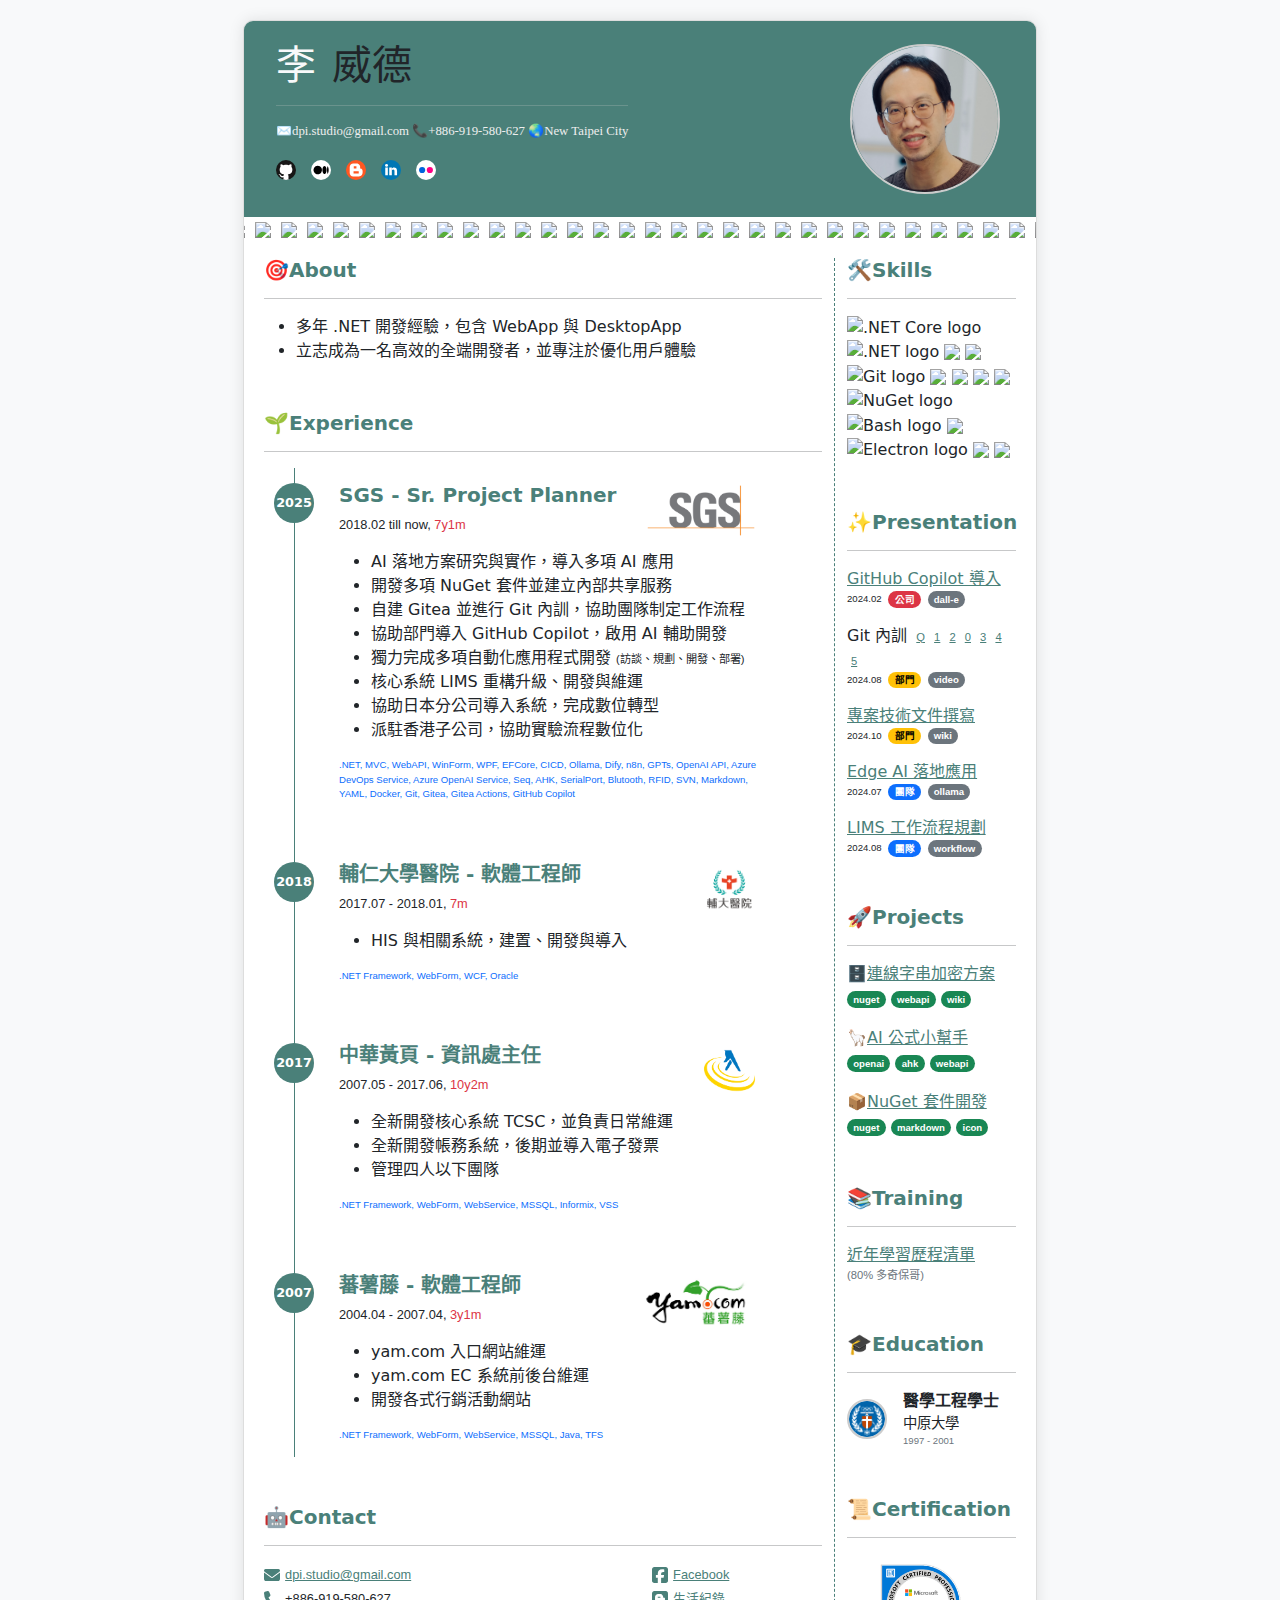
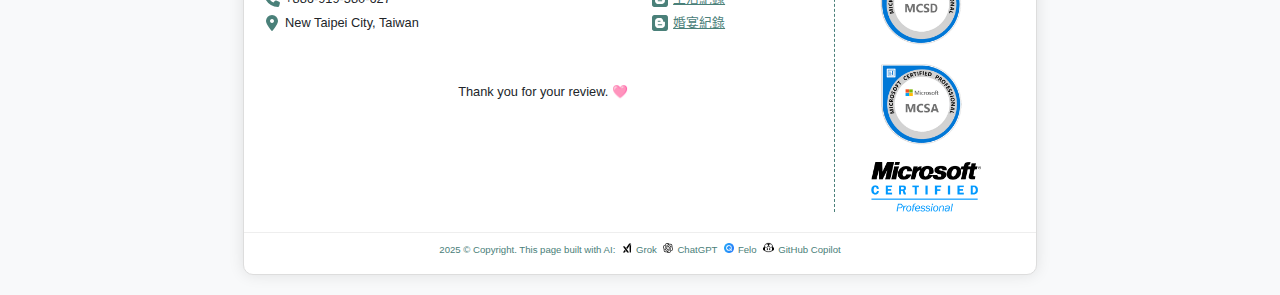
==== commit 5dbec277: "feat: implement success toast notification and update job descriptions in index.html" ====
--- a/index.html
+++ b/index.html
@@ -158,7 +158,7 @@
                                 <h5>中華黃頁 - 資訊處主任</h5>
                                 <p class="fs-08">2007.05 - 2017.06, <span class="text-danger">10y2m</span></p>
                                 <ul>
-                                    <li>全新開發核心系統 TDSC，並負責維運</li>
+                                    <li>全新開發核心系統 TCSC，並負責日常維運</li>
                                     <li>全新開發帳務系統，後期並導入電子發票</li>
                                     <li>管理四人以下團隊</li>
                                 </ul>
@@ -176,8 +176,8 @@
                                 <h5>蕃薯藤 - 軟體工程師</h5>
                                 <p class="fs-08">2004.04 - 2007.04, <span class="text-danger">3y1m</span></p>
                                 <ul>
-                                    <li>yam.com.tw 入口網站維運</li>
-                                    <li>Yam 電商系統前後台維運</li>
+                                    <li>yam.com 入口網站維運</li>
+                                    <li>yam.com EC 系統前後台維運</li>
                                     <li>開發各式行銷活動網站</li>
                                 </ul>
                                 <div class="text-primary fs-06">.NET Framework, WebForm, WebService, MSSQL, Java, TFS</div>
@@ -213,7 +213,7 @@
                                 <svg xmlns="http://www.w3.org/2000/svg" height="1em" fill="#4A8079" viewBox="0 0 512 512">
                                     <path d="M 73.14285714285714 0 Q 42.285714285714285 1.1428571428571428 21.714285714285715 21.714285714285715 L 21.714285714285715 21.714285714285715 L 21.714285714285715 21.714285714285715 Q 1.1428571428571428 42.285714285714285 0 73.14285714285714 L 0 438.85714285714283 L 0 438.85714285714283 Q 1.1428571428571428 469.7142857142857 21.714285714285715 490.2857142857143 Q 42.285714285714285 510.85714285714283 73.14285714285714 512 L 185.14285714285714 512 L 185.14285714285714 512 L 185.14285714285714 345.14285714285717 L 185.14285714285714 345.14285714285717 L 124.57142857142857 345.14285714285717 L 124.57142857142857 345.14285714285717 L 124.57142857142857 256 L 124.57142857142857 256 L 185.14285714285714 256 L 185.14285714285714 256 L 185.14285714285714 217.14285714285714 L 185.14285714285714 217.14285714285714 Q 184 69.71428571428571 328 72 Q 342.85714285714283 72 362.2857142857143 74.28571428571429 Q 380.57142857142856 76.57142857142857 392 78.85714285714286 L 392 160 L 392 160 Q 380.57142857142856 158.85714285714286 357.7142857142857 158.85714285714286 Q 322.2857142857143 158.85714285714286 306.2857142857143 173.71428571428572 Q 291.42857142857144 189.71428571428572 291.42857142857144 224 L 291.42857142857144 256 L 291.42857142857144 256 L 387.42857142857144 256 L 387.42857142857144 256 L 370.2857142857143 345.14285714285717 L 370.2857142857143 345.14285714285717 L 291.42857142857144 345.14285714285717 L 291.42857142857144 345.14285714285717 L 291.42857142857144 512 L 291.42857142857144 512 L 438.85714285714283 512 L 438.85714285714283 512 Q 469.7142857142857 510.85714285714283 490.2857142857143 490.2857142857143 Q 510.85714285714283 469.7142857142857 512 438.85714285714283 L 512 73.14285714285714 L 512 73.14285714285714 Q 510.85714285714283 42.285714285714285 490.2857142857143 21.714285714285715 Q 469.7142857142857 1.1428571428571428 438.85714285714283 0 L 73.14285714285714 0 L 73.14285714285714 0 Z" />
                                 </svg>
-                                <a class="fs-08" href="https://www.fackbook.com/dpi627" target="_blank">Facebook</a>
+                                <a class="fs-08" href="https://www.facebook.com/dpistudio" target="_blank">Facebook</a>
                             </div>
                             <div>
                                 <svg xmlns="http://www.w3.org/2000/svg" height="1em" fill="#4A8079" viewBox="0 0 512 512">
@@ -249,7 +249,7 @@
                             </div> -->
                         </div>
                         <div class="fs-08 mt-5" style="text-align: center;">
-                            Thank you for your review 🩷
+                            Thank you for your review. 🩷
                         </div>
                     </div>
                 </div>
@@ -280,7 +280,7 @@
                     <h5 class="mt-5">✨Presentation</h5>
                     <hr>
                     <div class="mb-3">
-                        <a href="https://docs.google.com/presentation/d/1VHRBr7mIqBQZz-dIgrHTg1OKjh6d26sc/edit?usp=sharing&ouid=105239571085018188010&rtpof=true&sd=true" target="_blank">
+                        <a href="https://docs.google.com/presentation/d/e/2PACX-1vSmAg1nZfRPUxqvW8eQkWJXwRRj3nRqfjwMGx7AG_uQPJvf5fzi8FhiL1WaQwLkQA/pub?start=false&loop=false&delayms=3000" target="_blank">
                             GitHub Copilot 導入
                         </a>
                         <div class="fs-06">2024.02
@@ -355,7 +355,7 @@
                     <a href="https://docs.google.com/spreadsheets/d/1_JDon2Kmr6dPpK8sjt4hD0Icbd9MLs0ODzZQJMNV1_g/edit?usp=sharing" target="_blank">
                         近年學習歷程清單
                     </a>
-                    <div class="fs-07 text-secondary">(80% 為 多奇保哥)</div>
+                    <div class="fs-07 text-secondary">(80% 多奇保哥)</div>
 
                     <!-- 教育背景 -->
                     <h5 class="mt-5">🎓Education</h5>
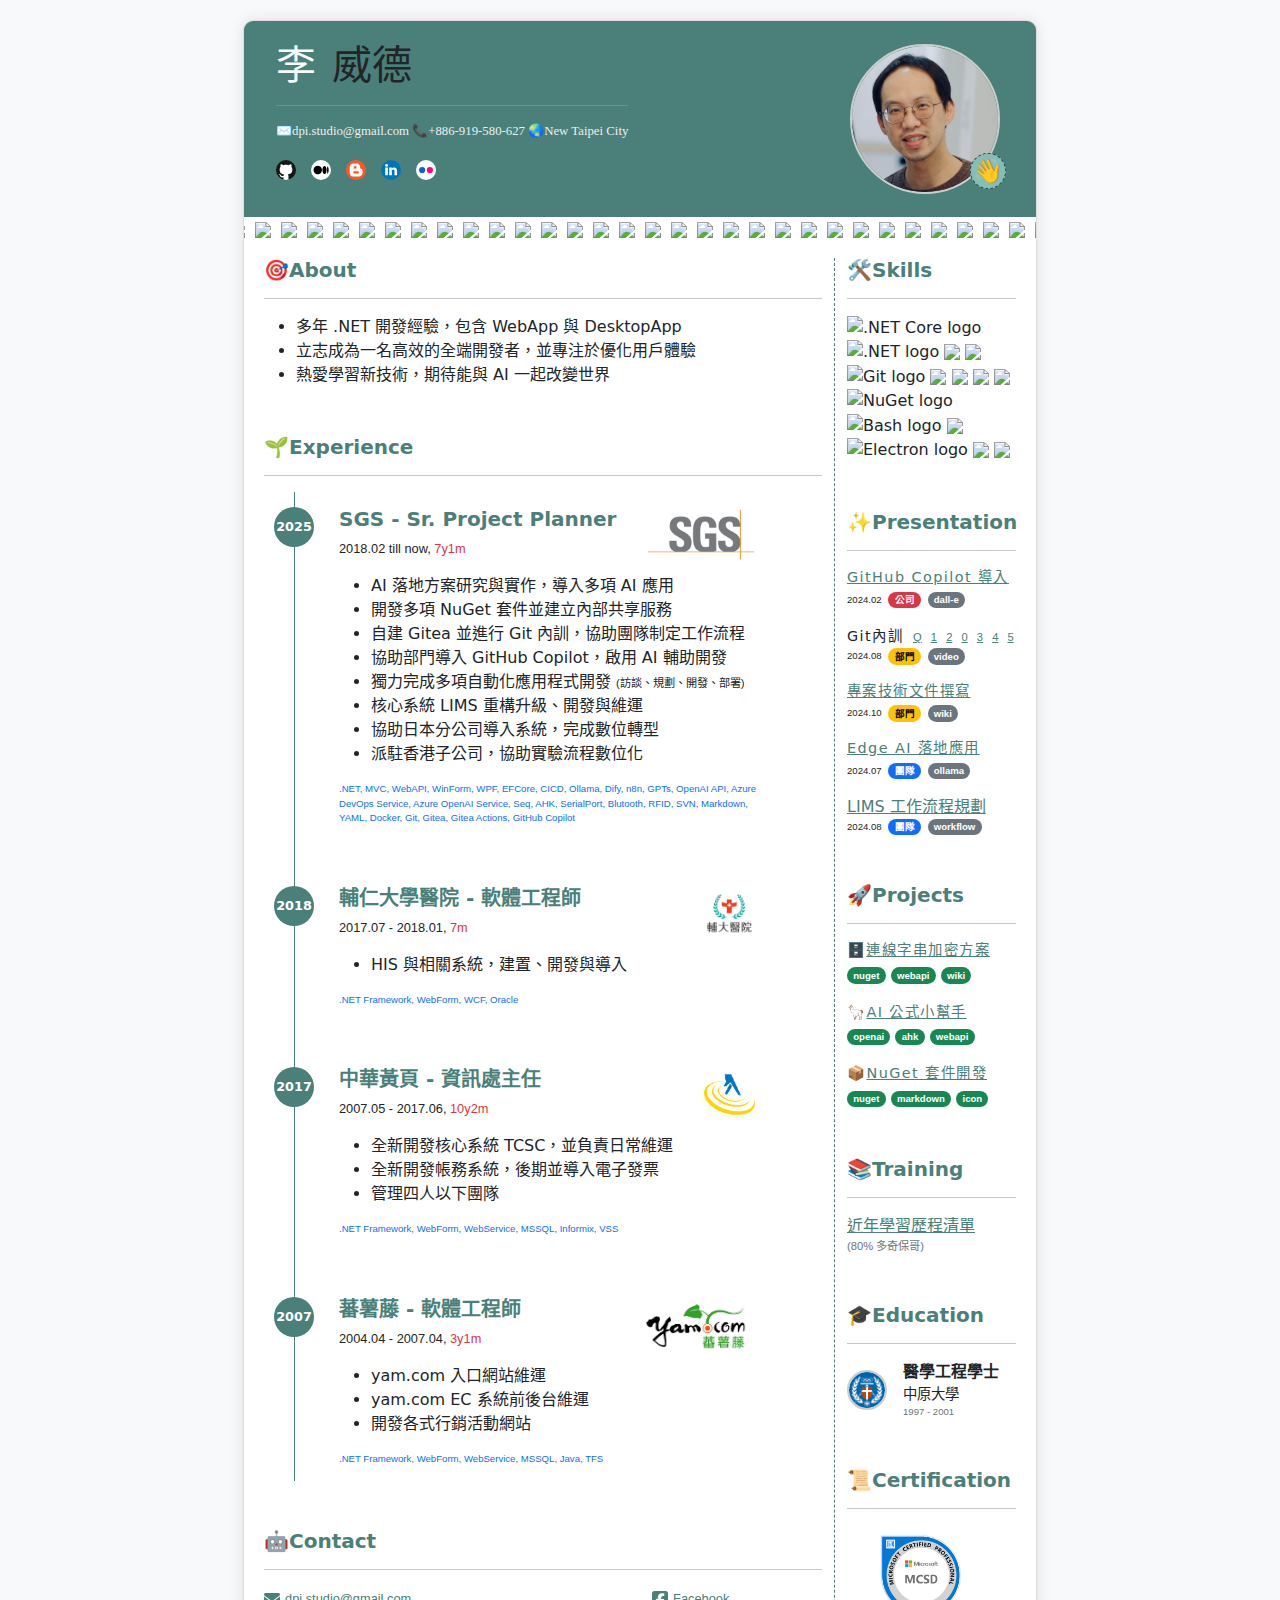
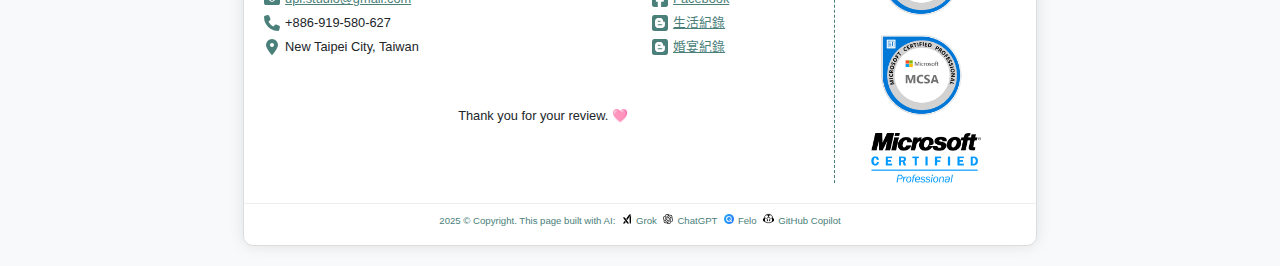
==== commit ae33d71c: "feat: update toast timer duration and refactor greeting function; add profile button styles and pres" ====
--- a/index.html
+++ b/index.html
@@ -1,5 +1,6 @@
 <!DOCTYPE html>
 <html lang="zh-TW">
+
 <head>
     <meta charset="UTF-8">
     <meta name="viewport" content="width=device-width, initial-scale=1.0">
@@ -11,6 +12,7 @@
     <!-- 自訂 CSS -->
     <link rel="stylesheet" href="/assets/css/site.css">
 </head>
+
 <body>
     <!-- A4 大小的整體容器 -->
     <div class="a4-container">
@@ -20,75 +22,79 @@
                 <h1 class="text-dark"><span class="text-light me-3">李</span>威德</h1>
                 <hr>
                 <p class="header-info">
-                    ✉️<a href="mailto:dpi.studio@gmail.com">dpi.studio@gmail.com</a> 📞+886-919-580-627 🌏New Taipei City
-                    
-                    <div class="social-icons">
-                        <a href="https://github.com/dpi627" target="_blank">
-                            <img src="/assets/img/github.svg">
-                        </a>
-                        <a href="https://medium.com/@dpi.studio" target="_blank">
-                            <img src="/assets/img/medium.svg">
-                        </a>
-                        <a href="https://dpicode.blogspot.com/" target="_blank">
-                            <img src="/assets/img/blogger.svg">
-                        </a>
-                        <a href="https://linkedin.com/in/dpi627" target="_blank">
-                            <img src="/assets/img/linkedin.svg">
-                        </a>
-                        <a href="https://www.flickr.com/photos/dpi/albums" target="_blank">
-                            <img src="/assets/img/flickr.svg">
-                        </a>
-                    </div>
+                    ✉️<a href="mailto:dpi.studio@gmail.com">dpi.studio@gmail.com</a> 📞+886-919-580-627 🌏New Taipei
+                    City
+
+                <div class="social-icons">
+                    <a href="https://github.com/dpi627" target="_blank">
+                        <img src="/assets/img/github.svg">
+                    </a>
+                    <a href="https://medium.com/@dpi.studio" target="_blank">
+                        <img src="/assets/img/medium.svg">
+                    </a>
+                    <a href="https://dpicode.blogspot.com/" target="_blank">
+                        <img src="/assets/img/blogger.svg">
+                    </a>
+                    <a href="https://linkedin.com/in/dpi627" target="_blank">
+                        <img src="/assets/img/linkedin.svg">
+                    </a>
+                    <a href="https://www.flickr.com/photos/dpi/albums" target="_blank">
+                        <img src="/assets/img/flickr.svg">
+                    </a>
+                </div>
                 </p>
             </div>
-            <img src="/assets/img/avatar2.jpg" alt="照片" class="profile-pic">
+            <div class="profile-container">
+                <img src="/assets/img/avatar2.jpg" alt="Profile" class="profile-pic">
+                <button class="profile-button" onclick="greeting()">👋</button>
+            </div>
         </header>
 
         <div class="mybadge">
             <div class="mybadge-wrapper">
-                <img src="https://img.shields.io/badge/-8-512BD4?logo=dotnet" >
-                <img src="https://img.shields.io/badge/-6-512BD4?logo=dotnet" >
-                <img src="https://img.shields.io/badge/-Framework-3484D2?logo=dotnet" >
-                <img src="https://img.shields.io/badge/-Standard-056473?logo=dotnet" >
-                <img src="https://img.shields.io/badge/-NuGet-004880?logo=nuget" >
-                <img src="https://img.shields.io/badge/Git-555?logo=git" >
-                <img src="https://img.shields.io/badge/gitignore-204ECF?logo=gitignore.io" >
-                <img src="https://img.shields.io/badge/GitHub-555?logo=github" >
-                <img src="https://img.shields.io/badge/Gitea-555?logo=gitea" >
-                <img src="https://img.shields.io/badge/Gitea_Actions-555?logo=githubactions" >
-                <img src="https://img.shields.io/badge/Sourcetree-0052CC?logo=sourcetree" >
-                <img src="https://img.shields.io/badge/draw.io-555?logo=diagrams.net" >
-                <img src="https://img.shields.io/badge/YAML-CB171E?logo=yaml" >
-                <img src="https://img.shields.io/badge/Markdown-555?logo=markdown" >
-                <img src="https://img.shields.io/badge/LaTex-008080?logo=latex" >
-                <img src="https://img.shields.io/badge/Mermaid-555?logo=mermaid" >
-                <img src="https://img.shields.io/badge/SVN-555?logo=subversion" >
-                <img src="https://img.shields.io/badge/Shields.io-555?logo=shieldsdotio" >
-                <img src="https://img.shields.io/badge/Anthropic-191919?logo=anthropic" >
-                <img src="https://img.shields.io/badge/OpenAI-412991?logo=openai" > 
-                <img src="https://img.shields.io/badge/GitHub_Copilot-555?logo=githubcopilot" >
+                <img src="https://img.shields.io/badge/-8-512BD4?logo=dotnet">
+                <img src="https://img.shields.io/badge/-6-512BD4?logo=dotnet">
+                <img src="https://img.shields.io/badge/-Framework-3484D2?logo=dotnet">
+                <img src="https://img.shields.io/badge/-Standard-056473?logo=dotnet">
+                <img src="https://img.shields.io/badge/-NuGet-004880?logo=nuget">
+                <img src="https://img.shields.io/badge/Git-555?logo=git">
+                <img src="https://img.shields.io/badge/gitignore-204ECF?logo=gitignore.io">
+                <img src="https://img.shields.io/badge/GitHub-555?logo=github">
+                <img src="https://img.shields.io/badge/Gitea-555?logo=gitea">
+                <img src="https://img.shields.io/badge/Gitea_Actions-555?logo=githubactions">
+                <img src="https://img.shields.io/badge/Sourcetree-0052CC?logo=sourcetree">
+                <img src="https://img.shields.io/badge/draw.io-555?logo=diagrams.net">
+                <img src="https://img.shields.io/badge/YAML-CB171E?logo=yaml">
+                <img src="https://img.shields.io/badge/Markdown-555?logo=markdown">
+                <img src="https://img.shields.io/badge/LaTex-008080?logo=latex">
+                <img src="https://img.shields.io/badge/Mermaid-555?logo=mermaid">
+                <img src="https://img.shields.io/badge/SVN-555?logo=subversion">
+                <img src="https://img.shields.io/badge/Shields.io-555?logo=shieldsdotio">
+                <img src="https://img.shields.io/badge/Anthropic-191919?logo=anthropic">
+                <img src="https://img.shields.io/badge/OpenAI-412991?logo=openai">
+                <img src="https://img.shields.io/badge/GitHub_Copilot-555?logo=githubcopilot">
                 <!--duplicate for scroll-->
-                <img src="https://img.shields.io/badge/-8-512BD4?logo=dotnet" >
-                <img src="https://img.shields.io/badge/-6-512BD4?logo=dotnet" >
-                <img src="https://img.shields.io/badge/-Framework-3484D2?logo=dotnet" >
-                <img src="https://img.shields.io/badge/-Standard-056473?logo=dotnet" >
-                <img src="https://img.shields.io/badge/-NuGet-004880?logo=nuget" >
-                <img src="https://img.shields.io/badge/Git-555?logo=git" >
-                <img src="https://img.shields.io/badge/gitignore-204ECF?logo=gitignore.io" >
-                <img src="https://img.shields.io/badge/GitHub-555?logo=github" >
-                <img src="https://img.shields.io/badge/Gitea-555?logo=gitea" >
-                <img src="https://img.shields.io/badge/Gitea_Actions-555?logo=githubactions" >
-                <img src="https://img.shields.io/badge/Sourcetree-0052CC?logo=sourcetree" >
-                <img src="https://img.shields.io/badge/draw.io-555?logo=diagrams.net" >
-                <img src="https://img.shields.io/badge/YAML-CB171E?logo=yaml" >
-                <img src="https://img.shields.io/badge/Markdown-555?logo=markdown" >
-                <img src="https://img.shields.io/badge/LaTex-008080?logo=latex" >
-                <img src="https://img.shields.io/badge/Mermaid-555?logo=mermaid" >
-                <img src="https://img.shields.io/badge/SVN-555?logo=subversion" >
-                <img src="https://img.shields.io/badge/Shields.io-555?logo=shieldsdotio" >
-                <img src="https://img.shields.io/badge/Anthropic-191919?logo=anthropic" >
-                <img src="https://img.shields.io/badge/OpenAI-412991?logo=openai" > 
-                <img src="https://img.shields.io/badge/GitHub_Copilot-555?logo=githubcopilot" >
+                <img src="https://img.shields.io/badge/-8-512BD4?logo=dotnet">
+                <img src="https://img.shields.io/badge/-6-512BD4?logo=dotnet">
+                <img src="https://img.shields.io/badge/-Framework-3484D2?logo=dotnet">
+                <img src="https://img.shields.io/badge/-Standard-056473?logo=dotnet">
+                <img src="https://img.shields.io/badge/-NuGet-004880?logo=nuget">
+                <img src="https://img.shields.io/badge/Git-555?logo=git">
+                <img src="https://img.shields.io/badge/gitignore-204ECF?logo=gitignore.io">
+                <img src="https://img.shields.io/badge/GitHub-555?logo=github">
+                <img src="https://img.shields.io/badge/Gitea-555?logo=gitea">
+                <img src="https://img.shields.io/badge/Gitea_Actions-555?logo=githubactions">
+                <img src="https://img.shields.io/badge/Sourcetree-0052CC?logo=sourcetree">
+                <img src="https://img.shields.io/badge/draw.io-555?logo=diagrams.net">
+                <img src="https://img.shields.io/badge/YAML-CB171E?logo=yaml">
+                <img src="https://img.shields.io/badge/Markdown-555?logo=markdown">
+                <img src="https://img.shields.io/badge/LaTex-008080?logo=latex">
+                <img src="https://img.shields.io/badge/Mermaid-555?logo=mermaid">
+                <img src="https://img.shields.io/badge/SVN-555?logo=subversion">
+                <img src="https://img.shields.io/badge/Shields.io-555?logo=shieldsdotio">
+                <img src="https://img.shields.io/badge/Anthropic-191919?logo=anthropic">
+                <img src="https://img.shields.io/badge/OpenAI-412991?logo=openai">
+                <img src="https://img.shields.io/badge/GitHub_Copilot-555?logo=githubcopilot">
             </div>
         </div>
 
@@ -103,6 +109,7 @@
                     <ul>
                         <li>多年 .NET 開發經驗，包含 WebApp 與 DesktopApp</li>
                         <li>立志成為一名高效的全端開發者，並專注於優化用戶體驗</li>
+                        <li>熱愛學習新技術，期待能與 AI 一起改變世界</li>
                     </ul>
 
                     <!-- 工作經驗 -->
@@ -128,10 +135,13 @@
                                     <li>協助日本分公司導入系統，完成數位轉型</li>
                                     <li>派駐香港子公司，協助實驗流程數位化</li>
                                 </ul>
-                                <div class="text-primary fs-06">.NET, MVC, WebAPI, WinForm, WPF, EFCore, CICD, Ollama, Dify, n8n, GPTs, OpenAI API, Azure DevOps Service, Azure OpenAI Service, Seq, AHK, SerialPort, Blutooth, RFID, SVN, Markdown, YAML, Docker, Git, Gitea, Gitea Actions, GitHub Copilot</div>
-                            </div>
-                        </div>
-            
+                                <div class="text-primary fs-06">.NET, MVC, WebAPI, WinForm, WPF, EFCore, CICD, Ollama,
+                                    Dify, n8n, GPTs, OpenAI API, Azure DevOps Service, Azure OpenAI Service, Seq, AHK,
+                                    SerialPort, Blutooth, RFID, SVN, Markdown, YAML, Docker, Git, Gitea, Gitea Actions,
+                                    GitHub Copilot</div>
+                            </div>
+                        </div>
+
                         <!-- 天主教輔仁大學附設醫院 -->
                         <div class="timeline-item">
                             <div class="timeline-year">2018</div>
@@ -147,7 +157,7 @@
                                 <div class="text-primary fs-06">.NET Framework, WebForm, WCF, Oracle</div>
                             </div>
                         </div>
-            
+
                         <!-- 中華黃頁 -->
                         <div class="timeline-item">
                             <div class="timeline-year">2017</div>
@@ -162,7 +172,8 @@
                                     <li>全新開發帳務系統，後期並導入電子發票</li>
                                     <li>管理四人以下團隊</li>
                                 </ul>
-                                <div class="text-primary fs-06">.NET Framework, WebForm, WebService, MSSQL, Informix, VSS</div>
+                                <div class="text-primary fs-06">.NET Framework, WebForm, WebService, MSSQL, Informix,
+                                    VSS</div>
                             </div>
                         </div>
 
@@ -171,7 +182,8 @@
                             <div class="timeline-year">2007</div>
                             <div class="timeline-content">
                                 <div style="float: right;">
-                                    <img src="/assets/img/yam.png" alt="蕃薯藤 logo" height="55" style="border-radius: 10%;">
+                                    <img src="/assets/img/yam.png" alt="蕃薯藤 logo" height="55"
+                                        style="border-radius: 10%;">
                                 </div>
                                 <h5>蕃薯藤 - 軟體工程師</h5>
                                 <p class="fs-08">2004.04 - 2007.04, <span class="text-danger">3y1m</span></p>
@@ -180,7 +192,8 @@
                                     <li>yam.com EC 系統前後台維運</li>
                                     <li>開發各式行銷活動網站</li>
                                 </ul>
-                                <div class="text-primary fs-06">.NET Framework, WebForm, WebService, MSSQL, Java, TFS</div>
+                                <div class="text-primary fs-06">.NET Framework, WebForm, WebService, MSSQL, Java, TFS
+                                </div>
                             </div>
                         </div>
                     </div>
@@ -190,40 +203,52 @@
                     <div class="row">
                         <div class="col-md-8">
                             <div>
-                                <svg xmlns="http://www.w3.org/2000/svg" height="1em" fill="#4A8079" viewBox="0 0 512 512">
-                                    <path d="M 48 64 Q 28 65 14 78 L 14 78 L 14 78 Q 1 92 0 112 Q 1 136 19 150 L 237 314 L 237 314 Q 256 326 275 314 L 493 150 L 493 150 Q 511 136 512 112 Q 511 92 498 78 Q 484 65 464 64 L 48 64 L 48 64 Z M 0 176 L 0 384 L 0 176 L 0 384 Q 1 411 19 429 Q 37 447 64 448 L 448 448 L 448 448 Q 475 447 493 429 Q 511 411 512 384 L 512 176 L 512 176 L 294 339 L 294 339 Q 277 352 256 352 Q 235 352 218 339 L 0 176 L 0 176 Z" />
+                                <svg xmlns="http://www.w3.org/2000/svg" height="1em" fill="#4A8079"
+                                    viewBox="0 0 512 512">
+                                    <path
+                                        d="M 48 64 Q 28 65 14 78 L 14 78 L 14 78 Q 1 92 0 112 Q 1 136 19 150 L 237 314 L 237 314 Q 256 326 275 314 L 493 150 L 493 150 Q 511 136 512 112 Q 511 92 498 78 Q 484 65 464 64 L 48 64 L 48 64 Z M 0 176 L 0 384 L 0 176 L 0 384 Q 1 411 19 429 Q 37 447 64 448 L 448 448 L 448 448 Q 475 447 493 429 Q 511 411 512 384 L 512 176 L 512 176 L 294 339 L 294 339 Q 277 352 256 352 Q 235 352 218 339 L 0 176 L 0 176 Z" />
                                 </svg>
                                 <a class="fs-08" href="mailto:dpi.studio@gmail.com">dpi.studio@gmail.com</a>
                             </div>
                             <div>
-                                <svg xmlns="http://www.w3.org/2000/svg" height="1em" fill="#4A8079" viewBox="0 0 512 512">
-                                    <path d="M 164.3579766536965 26.894941634241246 Q 158.38132295719845 11.95330739299611 145.431906614786 5.976653696498055 L 145.431906614786 5.976653696498055 L 145.431906614786 5.976653696498055 Q 131.4863813229572 0 116.54474708171206 2.9883268482490273 L 28.88715953307393 26.894941634241246 L 28.88715953307393 26.894941634241246 Q 1.9922178988326849 36.856031128404666 0 65.7431906614786 Q 0.9961089494163424 190.2568093385214 60.762645914396884 290.863813229572 Q 120.52918287937743 391.47081712062254 221.13618677042803 451.2373540856031 Q 321.7431906614786 511.00389105058366 446.2568093385214 512 Q 475.14396887159535 510.0077821011673 485.10505836575874 483.11284046692606 L 509.011673151751 395.45525291828795 L 509.011673151751 395.45525291828795 Q 512 380.5136186770428 506.02334630350197 366.568093385214 Q 500.0466926070039 353.61867704280155 485.10505836575874 347.6420233463035 L 389.47859922178986 307.7976653696498 L 389.47859922178986 307.7976653696498 Q 362.58365758754866 298.83268482490274 343.6575875486381 319.7509727626459 L 303.81322957198444 368.5603112840467 L 303.81322957198444 368.5603112840467 Q 251.01945525291828 343.6575875486381 209.1828793774319 302.8171206225681 Q 168.34241245136187 260.9805447470817 143.4396887159533 208.18677042801556 L 192.24902723735408 168.34241245136187 L 192.24902723735408 168.34241245136187 Q 213.1673151750973 149.41634241245137 204.2023346303502 122.52140077821012 L 164.3579766536965 26.894941634241246 L 164.3579766536965 26.894941634241246 Z" />
+                                <svg xmlns="http://www.w3.org/2000/svg" height="1em" fill="#4A8079"
+                                    viewBox="0 0 512 512">
+                                    <path
+                                        d="M 164.3579766536965 26.894941634241246 Q 158.38132295719845 11.95330739299611 145.431906614786 5.976653696498055 L 145.431906614786 5.976653696498055 L 145.431906614786 5.976653696498055 Q 131.4863813229572 0 116.54474708171206 2.9883268482490273 L 28.88715953307393 26.894941634241246 L 28.88715953307393 26.894941634241246 Q 1.9922178988326849 36.856031128404666 0 65.7431906614786 Q 0.9961089494163424 190.2568093385214 60.762645914396884 290.863813229572 Q 120.52918287937743 391.47081712062254 221.13618677042803 451.2373540856031 Q 321.7431906614786 511.00389105058366 446.2568093385214 512 Q 475.14396887159535 510.0077821011673 485.10505836575874 483.11284046692606 L 509.011673151751 395.45525291828795 L 509.011673151751 395.45525291828795 Q 512 380.5136186770428 506.02334630350197 366.568093385214 Q 500.0466926070039 353.61867704280155 485.10505836575874 347.6420233463035 L 389.47859922178986 307.7976653696498 L 389.47859922178986 307.7976653696498 Q 362.58365758754866 298.83268482490274 343.6575875486381 319.7509727626459 L 303.81322957198444 368.5603112840467 L 303.81322957198444 368.5603112840467 Q 251.01945525291828 343.6575875486381 209.1828793774319 302.8171206225681 Q 168.34241245136187 260.9805447470817 143.4396887159533 208.18677042801556 L 192.24902723735408 168.34241245136187 L 192.24902723735408 168.34241245136187 Q 213.1673151750973 149.41634241245137 204.2023346303502 122.52140077821012 L 164.3579766536965 26.894941634241246 L 164.3579766536965 26.894941634241246 Z" />
                                 </svg>
                                 <span class="fs-08">+886-919-580-627</span>
                             </div>
                             <div>
-                                <svg xmlns="http://www.w3.org/2000/svg" height="1em" fill="#4A8079" viewBox="0 0 512 512">
-                                    <path d="M 280.04696673189824 499.9765166340509 Q 307.0998043052838 466.9119373776908 346.1761252446184 410.8023483365949 L 346.1761252446184 410.8023483365949 L 346.1761252446184 410.8023483365949 Q 385.25244618395305 355.69471624266146 416.31311154598825 296.57925636007826 L 416.31311154598825 296.57925636007826 L 416.31311154598825 296.57925636007826 Q 446.37181996086105 237.4637964774951 448.3757338551859 192.3757338551859 Q 446.37181996086105 110.21526418786692 392.26614481409 56.10958904109589 Q 338.160469667319 2.003913894324853 256 0 Q 173.83953033268102 2.003913894324853 119.73385518590997 56.10958904109589 Q 65.62818003913894 110.21526418786692 63.62426614481409 192.3757338551859 Q 65.62818003913894 237.4637964774951 95.68688845401174 296.57925636007826 Q 126.74755381604696 355.69471624266146 165.8238747553816 410.8023483365949 Q 204.90019569471625 466.9119373776908 231.95303326810176 499.9765166340509 Q 241.97260273972603 512 256 512 Q 270.027397260274 512 280.04696673189824 499.9765166340509 L 280.04696673189824 499.9765166340509 Z M 256 128.2504892367906 Q 292.07045009784736 129.25244618395303 311.1076320939335 160.31311154598825 Q 329.14285714285717 192.3757338551859 311.1076320939335 224.43835616438355 Q 292.07045009784736 255.49902152641877 256 256.5009784735812 Q 219.92954990215264 255.49902152641877 200.89236790606654 224.43835616438355 Q 182.85714285714286 192.3757338551859 200.89236790606654 160.31311154598825 Q 219.92954990215264 129.25244618395303 256 128.2504892367906 L 256 128.2504892367906 Z" />
+                                <svg xmlns="http://www.w3.org/2000/svg" height="1em" fill="#4A8079"
+                                    viewBox="0 0 512 512">
+                                    <path
+                                        d="M 280.04696673189824 499.9765166340509 Q 307.0998043052838 466.9119373776908 346.1761252446184 410.8023483365949 L 346.1761252446184 410.8023483365949 L 346.1761252446184 410.8023483365949 Q 385.25244618395305 355.69471624266146 416.31311154598825 296.57925636007826 L 416.31311154598825 296.57925636007826 L 416.31311154598825 296.57925636007826 Q 446.37181996086105 237.4637964774951 448.3757338551859 192.3757338551859 Q 446.37181996086105 110.21526418786692 392.26614481409 56.10958904109589 Q 338.160469667319 2.003913894324853 256 0 Q 173.83953033268102 2.003913894324853 119.73385518590997 56.10958904109589 Q 65.62818003913894 110.21526418786692 63.62426614481409 192.3757338551859 Q 65.62818003913894 237.4637964774951 95.68688845401174 296.57925636007826 Q 126.74755381604696 355.69471624266146 165.8238747553816 410.8023483365949 Q 204.90019569471625 466.9119373776908 231.95303326810176 499.9765166340509 Q 241.97260273972603 512 256 512 Q 270.027397260274 512 280.04696673189824 499.9765166340509 L 280.04696673189824 499.9765166340509 Z M 256 128.2504892367906 Q 292.07045009784736 129.25244618395303 311.1076320939335 160.31311154598825 Q 329.14285714285717 192.3757338551859 311.1076320939335 224.43835616438355 Q 292.07045009784736 255.49902152641877 256 256.5009784735812 Q 219.92954990215264 255.49902152641877 200.89236790606654 224.43835616438355 Q 182.85714285714286 192.3757338551859 200.89236790606654 160.31311154598825 Q 219.92954990215264 129.25244618395303 256 128.2504892367906 L 256 128.2504892367906 Z" />
                                 </svg>
                                 <span class="fs-08">New Taipei City, Taiwan</span>
                             </div>
                         </div>
                         <div class="col-md-4">
                             <div>
-                                <svg xmlns="http://www.w3.org/2000/svg" height="1em" fill="#4A8079" viewBox="0 0 512 512">
-                                    <path d="M 73.14285714285714 0 Q 42.285714285714285 1.1428571428571428 21.714285714285715 21.714285714285715 L 21.714285714285715 21.714285714285715 L 21.714285714285715 21.714285714285715 Q 1.1428571428571428 42.285714285714285 0 73.14285714285714 L 0 438.85714285714283 L 0 438.85714285714283 Q 1.1428571428571428 469.7142857142857 21.714285714285715 490.2857142857143 Q 42.285714285714285 510.85714285714283 73.14285714285714 512 L 185.14285714285714 512 L 185.14285714285714 512 L 185.14285714285714 345.14285714285717 L 185.14285714285714 345.14285714285717 L 124.57142857142857 345.14285714285717 L 124.57142857142857 345.14285714285717 L 124.57142857142857 256 L 124.57142857142857 256 L 185.14285714285714 256 L 185.14285714285714 256 L 185.14285714285714 217.14285714285714 L 185.14285714285714 217.14285714285714 Q 184 69.71428571428571 328 72 Q 342.85714285714283 72 362.2857142857143 74.28571428571429 Q 380.57142857142856 76.57142857142857 392 78.85714285714286 L 392 160 L 392 160 Q 380.57142857142856 158.85714285714286 357.7142857142857 158.85714285714286 Q 322.2857142857143 158.85714285714286 306.2857142857143 173.71428571428572 Q 291.42857142857144 189.71428571428572 291.42857142857144 224 L 291.42857142857144 256 L 291.42857142857144 256 L 387.42857142857144 256 L 387.42857142857144 256 L 370.2857142857143 345.14285714285717 L 370.2857142857143 345.14285714285717 L 291.42857142857144 345.14285714285717 L 291.42857142857144 345.14285714285717 L 291.42857142857144 512 L 291.42857142857144 512 L 438.85714285714283 512 L 438.85714285714283 512 Q 469.7142857142857 510.85714285714283 490.2857142857143 490.2857142857143 Q 510.85714285714283 469.7142857142857 512 438.85714285714283 L 512 73.14285714285714 L 512 73.14285714285714 Q 510.85714285714283 42.285714285714285 490.2857142857143 21.714285714285715 Q 469.7142857142857 1.1428571428571428 438.85714285714283 0 L 73.14285714285714 0 L 73.14285714285714 0 Z" />
+                                <svg xmlns="http://www.w3.org/2000/svg" height="1em" fill="#4A8079"
+                                    viewBox="0 0 512 512">
+                                    <path
+                                        d="M 73.14285714285714 0 Q 42.285714285714285 1.1428571428571428 21.714285714285715 21.714285714285715 L 21.714285714285715 21.714285714285715 L 21.714285714285715 21.714285714285715 Q 1.1428571428571428 42.285714285714285 0 73.14285714285714 L 0 438.85714285714283 L 0 438.85714285714283 Q 1.1428571428571428 469.7142857142857 21.714285714285715 490.2857142857143 Q 42.285714285714285 510.85714285714283 73.14285714285714 512 L 185.14285714285714 512 L 185.14285714285714 512 L 185.14285714285714 345.14285714285717 L 185.14285714285714 345.14285714285717 L 124.57142857142857 345.14285714285717 L 124.57142857142857 345.14285714285717 L 124.57142857142857 256 L 124.57142857142857 256 L 185.14285714285714 256 L 185.14285714285714 256 L 185.14285714285714 217.14285714285714 L 185.14285714285714 217.14285714285714 Q 184 69.71428571428571 328 72 Q 342.85714285714283 72 362.2857142857143 74.28571428571429 Q 380.57142857142856 76.57142857142857 392 78.85714285714286 L 392 160 L 392 160 Q 380.57142857142856 158.85714285714286 357.7142857142857 158.85714285714286 Q 322.2857142857143 158.85714285714286 306.2857142857143 173.71428571428572 Q 291.42857142857144 189.71428571428572 291.42857142857144 224 L 291.42857142857144 256 L 291.42857142857144 256 L 387.42857142857144 256 L 387.42857142857144 256 L 370.2857142857143 345.14285714285717 L 370.2857142857143 345.14285714285717 L 291.42857142857144 345.14285714285717 L 291.42857142857144 345.14285714285717 L 291.42857142857144 512 L 291.42857142857144 512 L 438.85714285714283 512 L 438.85714285714283 512 Q 469.7142857142857 510.85714285714283 490.2857142857143 490.2857142857143 Q 510.85714285714283 469.7142857142857 512 438.85714285714283 L 512 73.14285714285714 L 512 73.14285714285714 Q 510.85714285714283 42.285714285714285 490.2857142857143 21.714285714285715 Q 469.7142857142857 1.1428571428571428 438.85714285714283 0 L 73.14285714285714 0 L 73.14285714285714 0 Z" />
                                 </svg>
                                 <a class="fs-08" href="https://www.facebook.com/dpistudio" target="_blank">Facebook</a>
                             </div>
                             <div>
-                                <svg xmlns="http://www.w3.org/2000/svg" height="1em" fill="#4A8079" viewBox="0 0 512 512">
-                                    <path d="M 185.14285714285714 187.42857142857142 Q 188.57142857142858 182.85714285714286 195.42857142857142 182.85714285714286 L 195.42857142857142 182.85714285714286 L 195.42857142857142 182.85714285714286 Q 202.28571428571428 181.71428571428572 227.42857142857142 181.71428571428572 Q 249.14285714285714 181.71428571428572 256 181.71428571428572 Q 261.7142857142857 182.85714285714286 264 184 Q 273.14285714285717 188.57142857142858 273.14285714285717 200 Q 273.14285714285717 209.14285714285714 265.14285714285717 214.85714285714286 Q 262.85714285714283 216 257.14285714285717 217.14285714285714 Q 251.42857142857142 217.14285714285714 228.57142857142858 217.14285714285714 Q 198.85714285714286 217.14285714285714 193.14285714285714 216 Q 184 213.71428571428572 181.71428571428572 203.42857142857142 Q 179.42857142857142 194.28571428571428 185.14285714285714 187.42857142857142 L 185.14285714285714 187.42857142857142 Z M 256 296 Q 211.42857142857142 294.85714285714283 200 296 L 200 296 L 200 296 Q 188.57142857142858 297.14285714285717 187.42857142857142 300.57142857142856 Q 180.57142857142858 307.42857142857144 180.57142857142858 316.57142857142856 Q 182.85714285714286 325.7142857142857 192 330.2857142857143 Q 193.14285714285714 330.2857142857143 206.85714285714286 331.42857142857144 Q 220.57142857142858 331.42857142857144 256 331.42857142857144 L 310.85714285714283 330.2857142857143 L 310.85714285714283 330.2857142857143 L 321.14285714285717 329.14285714285717 L 321.14285714285717 329.14285714285717 Q 337.14285714285717 316.57142857142856 324.57142857142856 300.57142857142856 Q 324.57142857142856 300.57142857142856 324.57142857142856 300.57142857142856 Q 322.2857142857143 297.14285714285717 312 296 Q 300.57142857142856 294.85714285714283 256 296 L 256 296 Z M 510.85714285714283 444.57142857142856 Q 502.85714285714283 494.85714285714283 452.57142857142856 509.7142857142857 Q 450.2857142857143 510.85714285714283 438.85714285714283 510.85714285714283 Q 428.57142857142856 512 387.42857142857144 512 Q 346.2857142857143 512 254.85714285714286 512 Q 166.85714285714286 512 125.71428571428571 512 Q 84.57142857142857 512 72 510.85714285714283 Q 60.57142857142857 510.85714285714283 58.285714285714285 509.7142857142857 Q 44.57142857142857 506.2857142857143 33.142857142857146 498.2857142857143 Q 21.714285714285715 489.14285714285717 13.714285714285714 480 Q 5.714285714285714 468.57142857142856 2.2857142857142856 454.85714285714283 Q 1.1428571428571428 452.57142857142856 1.1428571428571428 441.14285714285717 Q 0 430.85714285714283 0 389.7142857142857 Q 0 348.57142857142856 0 256 Q 0 164.57142857142858 0 123.42857142857143 Q 0 82.28571428571429 1.1428571428571428 72 Q 1.1428571428571428 60.57142857142857 2.2857142857142856 58.285714285714285 Q 14.857142857142858 13.714285714285714 60.57142857142857 1.1428571428571428 Q 66.28571428571429 1.1428571428571428 123.42857142857143 0 Q 180.57142857142858 0 254.85714285714286 0 Q 329.14285714285717 0 386.2857142857143 0 Q 443.42857142857144 1.1428571428571428 449.14285714285717 1.1428571428571428 Q 485.7142857142857 9.142857142857142 504 43.42857142857143 Q 505.14285714285717 44.57142857142857 505.14285714285717 46.857142857142854 Q 508.57142857142856 50.285714285714285 509.7142857142857 61.714285714285715 Q 510.85714285714283 73.14285714285714 512 114.28571428571429 Q 512 155.42857142857142 512 249.14285714285714 Q 512 347.42857142857144 512 394.2857142857143 Q 512 440 510.85714285714283 444.57142857142856 L 510.85714285714283 444.57142857142856 Z M 413.7142857142857 232 Q 411.42857142857144 222.85714285714286 404.57142857142856 219.42857142857142 Q 401.14285714285717 218.28571428571428 387.42857142857144 217.14285714285714 Q 377.14285714285717 217.14285714285714 373.7142857142857 216 Q 369.14285714285717 216 366.85714285714283 213.71428571428572 Q 356.57142857142856 209.14285714285714 357.7142857142857 193.14285714285714 Q 357.7142857142857 157.71428571428572 329.14285714285717 128 Q 308.57142857142856 107.42857142857143 282.2857142857143 99.42857142857143 Q 280 98.28571428571429 269.7142857142857 98.28571428571429 Q 260.57142857142856 98.28571428571429 237.71428571428572 97.14285714285714 Q 202.28571428571428 97.14285714285714 187.42857142857142 98.28571428571429 Q 171.42857142857142 99.42857142857143 161.14285714285714 105.14285714285714 Q 113.14285714285714 124.57142857142857 99.42857142857143 176 Q 98.28571428571429 179.42857142857142 98.28571428571429 193.14285714285714 Q 97.14285714285714 208 97.14285714285714 249.14285714285714 Q 97.14285714285714 301.7142857142857 98.28571428571429 318.85714285714283 Q 98.28571428571429 337.14285714285717 101.71428571428571 346.2857142857143 Q 110.85714285714286 372.57142857142856 131.42857142857142 390.85714285714283 Q 152 408 176 412.57142857142856 Q 182.85714285714286 413.7142857142857 217.14285714285714 413.7142857142857 Q 251.42857142857142 414.85714285714283 285.7142857142857 414.85714285714283 Q 320 413.7142857142857 329.14285714285717 413.7142857142857 Q 362.2857142857143 409.14285714285717 386.2857142857143 384 Q 404.57142857142856 365.7142857142857 411.42857142857144 339.42857142857144 Q 413.7142857142857 332.57142857142856 413.7142857142857 307.42857142857144 Q 414.85714285714283 283.42857142857144 414.85714285714283 260.57142857142856 Q 413.7142857142857 236.57142857142858 413.7142857142857 232 L 413.7142857142857 232 Z" />
+                                <svg xmlns="http://www.w3.org/2000/svg" height="1em" fill="#4A8079"
+                                    viewBox="0 0 512 512">
+                                    <path
+                                        d="M 185.14285714285714 187.42857142857142 Q 188.57142857142858 182.85714285714286 195.42857142857142 182.85714285714286 L 195.42857142857142 182.85714285714286 L 195.42857142857142 182.85714285714286 Q 202.28571428571428 181.71428571428572 227.42857142857142 181.71428571428572 Q 249.14285714285714 181.71428571428572 256 181.71428571428572 Q 261.7142857142857 182.85714285714286 264 184 Q 273.14285714285717 188.57142857142858 273.14285714285717 200 Q 273.14285714285717 209.14285714285714 265.14285714285717 214.85714285714286 Q 262.85714285714283 216 257.14285714285717 217.14285714285714 Q 251.42857142857142 217.14285714285714 228.57142857142858 217.14285714285714 Q 198.85714285714286 217.14285714285714 193.14285714285714 216 Q 184 213.71428571428572 181.71428571428572 203.42857142857142 Q 179.42857142857142 194.28571428571428 185.14285714285714 187.42857142857142 L 185.14285714285714 187.42857142857142 Z M 256 296 Q 211.42857142857142 294.85714285714283 200 296 L 200 296 L 200 296 Q 188.57142857142858 297.14285714285717 187.42857142857142 300.57142857142856 Q 180.57142857142858 307.42857142857144 180.57142857142858 316.57142857142856 Q 182.85714285714286 325.7142857142857 192 330.2857142857143 Q 193.14285714285714 330.2857142857143 206.85714285714286 331.42857142857144 Q 220.57142857142858 331.42857142857144 256 331.42857142857144 L 310.85714285714283 330.2857142857143 L 310.85714285714283 330.2857142857143 L 321.14285714285717 329.14285714285717 L 321.14285714285717 329.14285714285717 Q 337.14285714285717 316.57142857142856 324.57142857142856 300.57142857142856 Q 324.57142857142856 300.57142857142856 324.57142857142856 300.57142857142856 Q 322.2857142857143 297.14285714285717 312 296 Q 300.57142857142856 294.85714285714283 256 296 L 256 296 Z M 510.85714285714283 444.57142857142856 Q 502.85714285714283 494.85714285714283 452.57142857142856 509.7142857142857 Q 450.2857142857143 510.85714285714283 438.85714285714283 510.85714285714283 Q 428.57142857142856 512 387.42857142857144 512 Q 346.2857142857143 512 254.85714285714286 512 Q 166.85714285714286 512 125.71428571428571 512 Q 84.57142857142857 512 72 510.85714285714283 Q 60.57142857142857 510.85714285714283 58.285714285714285 509.7142857142857 Q 44.57142857142857 506.2857142857143 33.142857142857146 498.2857142857143 Q 21.714285714285715 489.14285714285717 13.714285714285714 480 Q 5.714285714285714 468.57142857142856 2.2857142857142856 454.85714285714283 Q 1.1428571428571428 452.57142857142856 1.1428571428571428 441.14285714285717 Q 0 430.85714285714283 0 389.7142857142857 Q 0 348.57142857142856 0 256 Q 0 164.57142857142858 0 123.42857142857143 Q 0 82.28571428571429 1.1428571428571428 72 Q 1.1428571428571428 60.57142857142857 2.2857142857142856 58.285714285714285 Q 14.857142857142858 13.714285714285714 60.57142857142857 1.1428571428571428 Q 66.28571428571429 1.1428571428571428 123.42857142857143 0 Q 180.57142857142858 0 254.85714285714286 0 Q 329.14285714285717 0 386.2857142857143 0 Q 443.42857142857144 1.1428571428571428 449.14285714285717 1.1428571428571428 Q 485.7142857142857 9.142857142857142 504 43.42857142857143 Q 505.14285714285717 44.57142857142857 505.14285714285717 46.857142857142854 Q 508.57142857142856 50.285714285714285 509.7142857142857 61.714285714285715 Q 510.85714285714283 73.14285714285714 512 114.28571428571429 Q 512 155.42857142857142 512 249.14285714285714 Q 512 347.42857142857144 512 394.2857142857143 Q 512 440 510.85714285714283 444.57142857142856 L 510.85714285714283 444.57142857142856 Z M 413.7142857142857 232 Q 411.42857142857144 222.85714285714286 404.57142857142856 219.42857142857142 Q 401.14285714285717 218.28571428571428 387.42857142857144 217.14285714285714 Q 377.14285714285717 217.14285714285714 373.7142857142857 216 Q 369.14285714285717 216 366.85714285714283 213.71428571428572 Q 356.57142857142856 209.14285714285714 357.7142857142857 193.14285714285714 Q 357.7142857142857 157.71428571428572 329.14285714285717 128 Q 308.57142857142856 107.42857142857143 282.2857142857143 99.42857142857143 Q 280 98.28571428571429 269.7142857142857 98.28571428571429 Q 260.57142857142856 98.28571428571429 237.71428571428572 97.14285714285714 Q 202.28571428571428 97.14285714285714 187.42857142857142 98.28571428571429 Q 171.42857142857142 99.42857142857143 161.14285714285714 105.14285714285714 Q 113.14285714285714 124.57142857142857 99.42857142857143 176 Q 98.28571428571429 179.42857142857142 98.28571428571429 193.14285714285714 Q 97.14285714285714 208 97.14285714285714 249.14285714285714 Q 97.14285714285714 301.7142857142857 98.28571428571429 318.85714285714283 Q 98.28571428571429 337.14285714285717 101.71428571428571 346.2857142857143 Q 110.85714285714286 372.57142857142856 131.42857142857142 390.85714285714283 Q 152 408 176 412.57142857142856 Q 182.85714285714286 413.7142857142857 217.14285714285714 413.7142857142857 Q 251.42857142857142 414.85714285714283 285.7142857142857 414.85714285714283 Q 320 413.7142857142857 329.14285714285717 413.7142857142857 Q 362.2857142857143 409.14285714285717 386.2857142857143 384 Q 404.57142857142856 365.7142857142857 411.42857142857144 339.42857142857144 Q 413.7142857142857 332.57142857142856 413.7142857142857 307.42857142857144 Q 414.85714285714283 283.42857142857144 414.85714285714283 260.57142857142856 Q 413.7142857142857 236.57142857142858 413.7142857142857 232 L 413.7142857142857 232 Z" />
                                 </svg>
                                 <a class="fs-08" href="https://i-dpi.blogspot.com/" target="_blank">生活紀錄</a>
                             </div>
                             <div>
-                                <svg xmlns="http://www.w3.org/2000/svg" height="1em" fill="#4A8079" viewBox="0 0 512 512">
-                                    <path d="M 185.14285714285714 187.42857142857142 Q 188.57142857142858 182.85714285714286 195.42857142857142 182.85714285714286 L 195.42857142857142 182.85714285714286 L 195.42857142857142 182.85714285714286 Q 202.28571428571428 181.71428571428572 227.42857142857142 181.71428571428572 Q 249.14285714285714 181.71428571428572 256 181.71428571428572 Q 261.7142857142857 182.85714285714286 264 184 Q 273.14285714285717 188.57142857142858 273.14285714285717 200 Q 273.14285714285717 209.14285714285714 265.14285714285717 214.85714285714286 Q 262.85714285714283 216 257.14285714285717 217.14285714285714 Q 251.42857142857142 217.14285714285714 228.57142857142858 217.14285714285714 Q 198.85714285714286 217.14285714285714 193.14285714285714 216 Q 184 213.71428571428572 181.71428571428572 203.42857142857142 Q 179.42857142857142 194.28571428571428 185.14285714285714 187.42857142857142 L 185.14285714285714 187.42857142857142 Z M 256 296 Q 211.42857142857142 294.85714285714283 200 296 L 200 296 L 200 296 Q 188.57142857142858 297.14285714285717 187.42857142857142 300.57142857142856 Q 180.57142857142858 307.42857142857144 180.57142857142858 316.57142857142856 Q 182.85714285714286 325.7142857142857 192 330.2857142857143 Q 193.14285714285714 330.2857142857143 206.85714285714286 331.42857142857144 Q 220.57142857142858 331.42857142857144 256 331.42857142857144 L 310.85714285714283 330.2857142857143 L 310.85714285714283 330.2857142857143 L 321.14285714285717 329.14285714285717 L 321.14285714285717 329.14285714285717 Q 337.14285714285717 316.57142857142856 324.57142857142856 300.57142857142856 Q 324.57142857142856 300.57142857142856 324.57142857142856 300.57142857142856 Q 322.2857142857143 297.14285714285717 312 296 Q 300.57142857142856 294.85714285714283 256 296 L 256 296 Z M 510.85714285714283 444.57142857142856 Q 502.85714285714283 494.85714285714283 452.57142857142856 509.7142857142857 Q 450.2857142857143 510.85714285714283 438.85714285714283 510.85714285714283 Q 428.57142857142856 512 387.42857142857144 512 Q 346.2857142857143 512 254.85714285714286 512 Q 166.85714285714286 512 125.71428571428571 512 Q 84.57142857142857 512 72 510.85714285714283 Q 60.57142857142857 510.85714285714283 58.285714285714285 509.7142857142857 Q 44.57142857142857 506.2857142857143 33.142857142857146 498.2857142857143 Q 21.714285714285715 489.14285714285717 13.714285714285714 480 Q 5.714285714285714 468.57142857142856 2.2857142857142856 454.85714285714283 Q 1.1428571428571428 452.57142857142856 1.1428571428571428 441.14285714285717 Q 0 430.85714285714283 0 389.7142857142857 Q 0 348.57142857142856 0 256 Q 0 164.57142857142858 0 123.42857142857143 Q 0 82.28571428571429 1.1428571428571428 72 Q 1.1428571428571428 60.57142857142857 2.2857142857142856 58.285714285714285 Q 14.857142857142858 13.714285714285714 60.57142857142857 1.1428571428571428 Q 66.28571428571429 1.1428571428571428 123.42857142857143 0 Q 180.57142857142858 0 254.85714285714286 0 Q 329.14285714285717 0 386.2857142857143 0 Q 443.42857142857144 1.1428571428571428 449.14285714285717 1.1428571428571428 Q 485.7142857142857 9.142857142857142 504 43.42857142857143 Q 505.14285714285717 44.57142857142857 505.14285714285717 46.857142857142854 Q 508.57142857142856 50.285714285714285 509.7142857142857 61.714285714285715 Q 510.85714285714283 73.14285714285714 512 114.28571428571429 Q 512 155.42857142857142 512 249.14285714285714 Q 512 347.42857142857144 512 394.2857142857143 Q 512 440 510.85714285714283 444.57142857142856 L 510.85714285714283 444.57142857142856 Z M 413.7142857142857 232 Q 411.42857142857144 222.85714285714286 404.57142857142856 219.42857142857142 Q 401.14285714285717 218.28571428571428 387.42857142857144 217.14285714285714 Q 377.14285714285717 217.14285714285714 373.7142857142857 216 Q 369.14285714285717 216 366.85714285714283 213.71428571428572 Q 356.57142857142856 209.14285714285714 357.7142857142857 193.14285714285714 Q 357.7142857142857 157.71428571428572 329.14285714285717 128 Q 308.57142857142856 107.42857142857143 282.2857142857143 99.42857142857143 Q 280 98.28571428571429 269.7142857142857 98.28571428571429 Q 260.57142857142856 98.28571428571429 237.71428571428572 97.14285714285714 Q 202.28571428571428 97.14285714285714 187.42857142857142 98.28571428571429 Q 171.42857142857142 99.42857142857143 161.14285714285714 105.14285714285714 Q 113.14285714285714 124.57142857142857 99.42857142857143 176 Q 98.28571428571429 179.42857142857142 98.28571428571429 193.14285714285714 Q 97.14285714285714 208 97.14285714285714 249.14285714285714 Q 97.14285714285714 301.7142857142857 98.28571428571429 318.85714285714283 Q 98.28571428571429 337.14285714285717 101.71428571428571 346.2857142857143 Q 110.85714285714286 372.57142857142856 131.42857142857142 390.85714285714283 Q 152 408 176 412.57142857142856 Q 182.85714285714286 413.7142857142857 217.14285714285714 413.7142857142857 Q 251.42857142857142 414.85714285714283 285.7142857142857 414.85714285714283 Q 320 413.7142857142857 329.14285714285717 413.7142857142857 Q 362.2857142857143 409.14285714285717 386.2857142857143 384 Q 404.57142857142856 365.7142857142857 411.42857142857144 339.42857142857144 Q 413.7142857142857 332.57142857142856 413.7142857142857 307.42857142857144 Q 414.85714285714283 283.42857142857144 414.85714285714283 260.57142857142856 Q 413.7142857142857 236.57142857142858 413.7142857142857 232 L 413.7142857142857 232 Z" />
+                                <svg xmlns="http://www.w3.org/2000/svg" height="1em" fill="#4A8079"
+                                    viewBox="0 0 512 512">
+                                    <path
+                                        d="M 185.14285714285714 187.42857142857142 Q 188.57142857142858 182.85714285714286 195.42857142857142 182.85714285714286 L 195.42857142857142 182.85714285714286 L 195.42857142857142 182.85714285714286 Q 202.28571428571428 181.71428571428572 227.42857142857142 181.71428571428572 Q 249.14285714285714 181.71428571428572 256 181.71428571428572 Q 261.7142857142857 182.85714285714286 264 184 Q 273.14285714285717 188.57142857142858 273.14285714285717 200 Q 273.14285714285717 209.14285714285714 265.14285714285717 214.85714285714286 Q 262.85714285714283 216 257.14285714285717 217.14285714285714 Q 251.42857142857142 217.14285714285714 228.57142857142858 217.14285714285714 Q 198.85714285714286 217.14285714285714 193.14285714285714 216 Q 184 213.71428571428572 181.71428571428572 203.42857142857142 Q 179.42857142857142 194.28571428571428 185.14285714285714 187.42857142857142 L 185.14285714285714 187.42857142857142 Z M 256 296 Q 211.42857142857142 294.85714285714283 200 296 L 200 296 L 200 296 Q 188.57142857142858 297.14285714285717 187.42857142857142 300.57142857142856 Q 180.57142857142858 307.42857142857144 180.57142857142858 316.57142857142856 Q 182.85714285714286 325.7142857142857 192 330.2857142857143 Q 193.14285714285714 330.2857142857143 206.85714285714286 331.42857142857144 Q 220.57142857142858 331.42857142857144 256 331.42857142857144 L 310.85714285714283 330.2857142857143 L 310.85714285714283 330.2857142857143 L 321.14285714285717 329.14285714285717 L 321.14285714285717 329.14285714285717 Q 337.14285714285717 316.57142857142856 324.57142857142856 300.57142857142856 Q 324.57142857142856 300.57142857142856 324.57142857142856 300.57142857142856 Q 322.2857142857143 297.14285714285717 312 296 Q 300.57142857142856 294.85714285714283 256 296 L 256 296 Z M 510.85714285714283 444.57142857142856 Q 502.85714285714283 494.85714285714283 452.57142857142856 509.7142857142857 Q 450.2857142857143 510.85714285714283 438.85714285714283 510.85714285714283 Q 428.57142857142856 512 387.42857142857144 512 Q 346.2857142857143 512 254.85714285714286 512 Q 166.85714285714286 512 125.71428571428571 512 Q 84.57142857142857 512 72 510.85714285714283 Q 60.57142857142857 510.85714285714283 58.285714285714285 509.7142857142857 Q 44.57142857142857 506.2857142857143 33.142857142857146 498.2857142857143 Q 21.714285714285715 489.14285714285717 13.714285714285714 480 Q 5.714285714285714 468.57142857142856 2.2857142857142856 454.85714285714283 Q 1.1428571428571428 452.57142857142856 1.1428571428571428 441.14285714285717 Q 0 430.85714285714283 0 389.7142857142857 Q 0 348.57142857142856 0 256 Q 0 164.57142857142858 0 123.42857142857143 Q 0 82.28571428571429 1.1428571428571428 72 Q 1.1428571428571428 60.57142857142857 2.2857142857142856 58.285714285714285 Q 14.857142857142858 13.714285714285714 60.57142857142857 1.1428571428571428 Q 66.28571428571429 1.1428571428571428 123.42857142857143 0 Q 180.57142857142858 0 254.85714285714286 0 Q 329.14285714285717 0 386.2857142857143 0 Q 443.42857142857144 1.1428571428571428 449.14285714285717 1.1428571428571428 Q 485.7142857142857 9.142857142857142 504 43.42857142857143 Q 505.14285714285717 44.57142857142857 505.14285714285717 46.857142857142854 Q 508.57142857142856 50.285714285714285 509.7142857142857 61.714285714285715 Q 510.85714285714283 73.14285714285714 512 114.28571428571429 Q 512 155.42857142857142 512 249.14285714285714 Q 512 347.42857142857144 512 394.2857142857143 Q 512 440 510.85714285714283 444.57142857142856 L 510.85714285714283 444.57142857142856 Z M 413.7142857142857 232 Q 411.42857142857144 222.85714285714286 404.57142857142856 219.42857142857142 Q 401.14285714285717 218.28571428571428 387.42857142857144 217.14285714285714 Q 377.14285714285717 217.14285714285714 373.7142857142857 216 Q 369.14285714285717 216 366.85714285714283 213.71428571428572 Q 356.57142857142856 209.14285714285714 357.7142857142857 193.14285714285714 Q 357.7142857142857 157.71428571428572 329.14285714285717 128 Q 308.57142857142856 107.42857142857143 282.2857142857143 99.42857142857143 Q 280 98.28571428571429 269.7142857142857 98.28571428571429 Q 260.57142857142856 98.28571428571429 237.71428571428572 97.14285714285714 Q 202.28571428571428 97.14285714285714 187.42857142857142 98.28571428571429 Q 171.42857142857142 99.42857142857143 161.14285714285714 105.14285714285714 Q 113.14285714285714 124.57142857142857 99.42857142857143 176 Q 98.28571428571429 179.42857142857142 98.28571428571429 193.14285714285714 Q 97.14285714285714 208 97.14285714285714 249.14285714285714 Q 97.14285714285714 301.7142857142857 98.28571428571429 318.85714285714283 Q 98.28571428571429 337.14285714285717 101.71428571428571 346.2857142857143 Q 110.85714285714286 372.57142857142856 131.42857142857142 390.85714285714283 Q 152 408 176 412.57142857142856 Q 182.85714285714286 413.7142857142857 217.14285714285714 413.7142857142857 Q 251.42857142857142 414.85714285714283 285.7142857142857 414.85714285714283 Q 320 413.7142857142857 329.14285714285717 413.7142857142857 Q 362.2857142857143 409.14285714285717 386.2857142857143 384 Q 404.57142857142856 365.7142857142857 411.42857142857144 339.42857142857144 Q 413.7142857142857 332.57142857142856 413.7142857142857 307.42857142857144 Q 414.85714285714283 283.42857142857144 414.85714285714283 260.57142857142856 Q 413.7142857142857 236.57142857142858 413.7142857142857 232 L 413.7142857142857 232 Z" />
                                 </svg>
                                 <a class="fs-08" href="https://dpimg.blogspot.com/" target="_blank">婚宴紀錄</a>
                             </div>
@@ -260,43 +285,70 @@
                     <h5>🛠️Skills</h5>
                     <hr>
                     <div align="left">
-                        <img src="https://cdn.jsdelivr.net/gh/devicons/devicon/icons/dotnetcore/dotnetcore-original.svg" height="30" alt=".NET Core logo" />
-                        <img src="https://cdn.jsdelivr.net/gh/devicons/devicon/icons/dot-net/dot-net-original.svg" height="30" alt=".NET logo" />
-                        <img src="https://cdn.jsdelivr.net/gh/devicons/devicon/icons/csharp/csharp-original.svg" height="30" />
-                        <img src="https://cdn.jsdelivr.net/gh/devicons/devicon/icons/javascript/javascript-original.svg" height="30" />
-                        <img src="https://cdn.jsdelivr.net/gh/devicons/devicon/icons/git/git-original.svg" height="30" alt="Git logo" />
-                        <img src="https://cdn.jsdelivr.net/gh/devicons/devicon/icons/jquery/jquery-original.svg" height="30" />
-                        <img src="https://cdn.jsdelivr.net/gh/devicons/devicon/icons/html5/html5-original.svg" height="30" />
-                        <img src="https://cdn.jsdelivr.net/gh/devicons/devicon/icons/css3/css3-original.svg" height="30" />
-                        <img src="https://cdn.jsdelivr.net/gh/devicons/devicon/icons/bootstrap/bootstrap-original.svg" height="30" />
-                        <img src="https://cdn.jsdelivr.net/gh/devicons/devicon/icons/nuget/nuget-original.svg" height="30" alt="NuGet logo" />
-                        <img src="https://cdn.jsdelivr.net/gh/devicons/devicon/icons/bash/bash-original.svg" height="30" alt="Bash logo" />
-                        <img src="https://cdn.jsdelivr.net/gh/devicons/devicon/icons/python/python-original.svg" height="30" />
-                        <img src="https://cdn.jsdelivr.net/gh/devicons/devicon/icons/electron/electron-original.svg" height="30" alt="Electron logo" />
-                        <img src="https://cdn.jsdelivr.net/gh/devicons/devicon/icons/docker/docker-original.svg" height="30" />
-                        <img src="https://cdn.jsdelivr.net/gh/devicons/devicon/icons/vuejs/vuejs-original.svg" height="30" />
+                        <img src="https://cdn.jsdelivr.net/gh/devicons/devicon/icons/dotnetcore/dotnetcore-original.svg"
+                            height="30" alt=".NET Core logo" />
+                        <img src="https://cdn.jsdelivr.net/gh/devicons/devicon/icons/dot-net/dot-net-original.svg"
+                            height="30" alt=".NET logo" />
+                        <img src="https://cdn.jsdelivr.net/gh/devicons/devicon/icons/csharp/csharp-original.svg"
+                            height="30" />
+                        <img src="https://cdn.jsdelivr.net/gh/devicons/devicon/icons/javascript/javascript-original.svg"
+                            height="30" />
+                        <img src="https://cdn.jsdelivr.net/gh/devicons/devicon/icons/git/git-original.svg" height="30"
+                            alt="Git logo" />
+                        <img src="https://cdn.jsdelivr.net/gh/devicons/devicon/icons/jquery/jquery-original.svg"
+                            height="30" />
+                        <img src="https://cdn.jsdelivr.net/gh/devicons/devicon/icons/html5/html5-original.svg"
+                            height="30" />
+                        <img src="https://cdn.jsdelivr.net/gh/devicons/devicon/icons/css3/css3-original.svg"
+                            height="30" />
+                        <img src="https://cdn.jsdelivr.net/gh/devicons/devicon/icons/bootstrap/bootstrap-original.svg"
+                            height="30" />
+                        <img src="https://cdn.jsdelivr.net/gh/devicons/devicon/icons/nuget/nuget-original.svg"
+                            height="30" alt="NuGet logo" />
+                        <img src="https://cdn.jsdelivr.net/gh/devicons/devicon/icons/bash/bash-original.svg" height="30"
+                            alt="Bash logo" />
+                        <img src="https://cdn.jsdelivr.net/gh/devicons/devicon/icons/python/python-original.svg"
+                            height="30" />
+                        <img src="https://cdn.jsdelivr.net/gh/devicons/devicon/icons/electron/electron-original.svg"
+                            height="30" alt="Electron logo" />
+                        <img src="https://cdn.jsdelivr.net/gh/devicons/devicon/icons/docker/docker-original.svg"
+                            height="30" />
+                        <img src="https://cdn.jsdelivr.net/gh/devicons/devicon/icons/vuejs/vuejs-original.svg"
+                            height="30" />
                     </div>
 
                     <h5 class="mt-5">✨Presentation</h5>
                     <hr>
                     <div class="mb-3">
-                        <a href="https://docs.google.com/presentation/d/e/2PACX-1vSmAg1nZfRPUxqvW8eQkWJXwRRj3nRqfjwMGx7AG_uQPJvf5fzi8FhiL1WaQwLkQA/pub?start=false&loop=false&delayms=3000" target="_blank">
-                            GitHub Copilot 導入
-                        </a>
+                        <div class="presentation-item">
+                            <a href="https://docs.google.com/presentation/d/e/2PACX-1vSmAg1nZfRPUxqvW8eQkWJXwRRj3nRqfjwMGx7AG_uQPJvf5fzi8FhiL1WaQwLkQA/pub?start=false&loop=false&delayms=3000"
+                                target="_blank">
+                                GitHub Copilot 導入
+                            </a>
+                        </div>
                         <div class="fs-06">2024.02
                             <span class="badge ms-1 fs-06 rounded-pill bg-danger ms-1">公司</span>
                             <span class="badge ms-1 fs-06 rounded-pill bg-secondary ms-1">dall-e</span>
                         </div>
                     </div>
                     <div class="mb-3">
-                        Git 內訓
-                        <a href="https://github.com/dpi627/SGS.OAD.GitTraining/blob/main/publish/quick-start.pdf" class="ms-1 fs-07" target="_blank">Q</a>
-                        <a href="https://github.com/dpi627/SGS.OAD.GitTraining/blob/main/publish/section0.pdf" class="ms-1 fs-07" target="_blank">1</a>
-                        <a href="https://github.com/dpi627/SGS.OAD.GitTraining/blob/main/publish/section1.pdf" class="ms-1 fs-07" target="_blank">2</a>
-                        <a href="https://github.com/dpi627/SGS.OAD.GitTraining/blob/main/publish/section2.pdf" class="ms-1 fs-07" target="_blank">0</a>
-                        <a href="https://github.com/dpi627/SGS.OAD.GitTraining/blob/main/publish/section3.pdf" class="ms-1 fs-07" target="_blank">3</a>
-                        <a href="https://github.com/dpi627/SGS.OAD.GitTraining/blob/main/publish/section4.pdf" class="ms-1 fs-07" target="_blank">4</a>
-                        <a href="https://github.com/dpi627/SGS.OAD.GitTraining/blob/main/publish/section5.pdf" class="ms-1 fs-07" target="_blank">5</a>
+                        <span class="presentation-item">
+                            Git內訓
+                        </span>
+                        <a href="https://github.com/dpi627/SGS.OAD.GitTraining/blob/main/publish/quick-start.pdf"
+                            class="ms-1 fs-07" target="_blank">Q</a>
+                        <a href="https://github.com/dpi627/SGS.OAD.GitTraining/blob/main/publish/section0.pdf"
+                            class="ms-1 fs-07" target="_blank">1</a>
+                        <a href="https://github.com/dpi627/SGS.OAD.GitTraining/blob/main/publish/section1.pdf"
+                            class="ms-1 fs-07" target="_blank">2</a>
+                        <a href="https://github.com/dpi627/SGS.OAD.GitTraining/blob/main/publish/section2.pdf"
+                            class="ms-1 fs-07" target="_blank">0</a>
+                        <a href="https://github.com/dpi627/SGS.OAD.GitTraining/blob/main/publish/section3.pdf"
+                            class="ms-1 fs-07" target="_blank">3</a>
+                        <a href="https://github.com/dpi627/SGS.OAD.GitTraining/blob/main/publish/section4.pdf"
+                            class="ms-1 fs-07" target="_blank">4</a>
+                        <a href="https://github.com/dpi627/SGS.OAD.GitTraining/blob/main/publish/section5.pdf"
+                            class="ms-1 fs-07" target="_blank">5</a>
                         <div class="fs-06">
                             2024.08
                             <span class="badge ms-1 fs-06 rounded-pill text-bg-warning ms-1">部門</span>
@@ -304,7 +356,11 @@
                         </div>
                     </div>
                     <div class="mb-3">
-                        <a href="https://github.com/dpi627/SGS.OAD.DB/wiki" target="_blank">專案技術文件撰寫</a>
+                        <div class="presentation-item">
+                            <a href="https://github.com/dpi627/SGS.OAD.DB/wiki" target="_blank">
+                                專案技術文件撰寫
+                            </a>
+                        </div>
                         <div class="fs-06">
                             2024.10
                             <span class="badge ms-1 fs-06 rounded-pill text-bg-warning ms-1">部門</span>
@@ -312,7 +368,11 @@
                         </div>
                     </div>
                     <div class="mb-3">
-                        <a href="https://github.com/dpi627/demoOllama/blob/main/publish/slide.pdf" target="_blank">Edge AI 落地應用</a>
+                        <div class="presentation-item">
+                            <a href="https://github.com/dpi627/demoOllama/blob/main/publish/slide.pdf" target="_blank">
+                                Edge AI 落地應用
+                            </a>
+                        </div>
                         <div class="fs-06">
                             2024.07
                             <span class="badge ms-1 fs-06 rounded-pill bg-primary ms-1">團隊</span>
@@ -320,7 +380,8 @@
                         </div>
                     </div>
                     <div>
-                        <a href="https://github.com/dpi627/SGS.OAD.GitTraining/blob/main/publish/lims2-git.pdf" target="_blank">LIMS 工作流程規劃</a>
+                        <a href="https://github.com/dpi627/SGS.OAD.GitTraining/blob/main/publish/lims2-git.pdf"
+                            target="_blank">LIMS 工作流程規劃</a>
                         <div class="fs-06">
                             2024.08
                             <span class="badge ms-1 fs-06 rounded-pill bg-primary ms-1">團隊</span>
@@ -331,19 +392,25 @@
                     <h5 class="mt-5">🚀Projects</h5>
                     <hr>
                     <div class="mb-3">
-                        🗄️<a href="https://github.com/dpi627/SGS.OAD.DB" target="_blank">連線字串加密方案</a>
+                        <div class="project-item">
+                            🗄️<a href="https://github.com/dpi627/SGS.OAD.DB" target="_blank">連線字串加密方案</a>
+                        </div>
                         <span class="badge rounded-pill bg-success fs-06">nuget</span>
                         <span class="badge rounded-pill bg-success fs-06">webapi</span>
                         <span class="badge rounded-pill bg-success fs-06">wiki</span>
                     </div>
                     <div class="mb-3">
-                        🦙<a href="https://github.com/dpi627/demoAHK" target="_blank">AI 公式小幫手</a>
+                        <div class="project-item">
+                            🦙<a href="https://github.com/dpi627/demoAHK" target="_blank">AI 公式小幫手</a>
+                        </div>
                         <span class="badge rounded-pill bg-success fs-06">openai</span>
                         <span class="badge rounded-pill bg-success fs-06">ahk</span>
                         <span class="badge rounded-pill bg-success fs-06">webapi</span>
                     </div>
                     <div>
-                        📦<a href="https://github.com/dpi627/SGS.OAD.HrInfo" target="_blank">NuGet 套件開發</a>
+                        <div class="project-item">
+                            📦<a href="https://github.com/dpi627/SGS.OAD.HrInfo" target="_blank">NuGet 套件開發</a>
+                        </div>
                         <span class="badge rounded-pill bg-success fs-06">nuget</span>
                         <span class="badge rounded-pill bg-success fs-06">markdown</span>
                         <span class="badge rounded-pill bg-success fs-06">icon</span>
@@ -352,7 +419,8 @@
                     <!-- 教育訓練 -->
                     <h5 class="mt-5">📚Training</h5>
                     <hr>
-                    <a href="https://docs.google.com/spreadsheets/d/1_JDon2Kmr6dPpK8sjt4hD0Icbd9MLs0ODzZQJMNV1_g/edit?usp=sharing" target="_blank">
+                    <a href="https://docs.google.com/spreadsheets/d/1_JDon2Kmr6dPpK8sjt4hD0Icbd9MLs0ODzZQJMNV1_g/edit?usp=sharing"
+                        target="_blank">
                         近年學習歷程清單
                     </a>
                     <div class="fs-07 text-secondary">(80% 多奇保哥)</div>
@@ -381,11 +449,15 @@
         <!-- FOOTER 區塊 -->
         <footer>
             <p>
-                2025 © Copyright. This page built with AI: 
-                <img class="ms-1 me-1" src="assets/img/grok.png" alt="Grok logo" height="10" style="vertical-align:baseline;">Grok
-                <img class="ms-1 me-1" src="assets/img/chatgpt.png" alt="ChatGPT logo" height="10" style="vertical-align:baseline;">ChatGPT
-                <img class="ms-1 me-1" src="assets/img/felo.png" alt="elo logo" height="10" style="vertical-align:baseline;">Felo
-                <img class="ms-1 me-1" src="assets/img/github-copilot.png" alt="GitHub Copilot logo" height="11" style="vertical-align:baseline;">GitHub Copilot
+                2025 © Copyright. This page built with AI:
+                <img class="ms-1 me-1" src="assets/img/grok.png" alt="Grok logo" height="10"
+                    style="vertical-align:baseline;">Grok
+                <img class="ms-1 me-1" src="assets/img/chatgpt.png" alt="ChatGPT logo" height="10"
+                    style="vertical-align:baseline;">ChatGPT
+                <img class="ms-1 me-1" src="assets/img/felo.png" alt="elo logo" height="10"
+                    style="vertical-align:baseline;">Felo
+                <img class="ms-1 me-1" src="assets/img/github-copilot.png" alt="GitHub Copilot logo" height="11"
+                    style="vertical-align:baseline;">GitHub Copilot
             </p>
         </footer>
     </div>
@@ -397,4 +469,5 @@
     <!-- 自訂 JavaScript -->
     <script src="/assets/js/site.js"></script>
 </body>
+
 </html>--- a/assets/css/site.css
+++ b/assets/css/site.css
@@ -1,3 +1,8 @@
+.profile-container {
+    position: relative; /* 讓按鈕可以相對定位 */
+    display: inline-block; /* 確保容器只包裹內容 */
+}
+
 .profile-pic {
     width: 150px;
     height: 150px;
@@ -6,6 +11,29 @@
     border: 2px solid #CCC; /* 邊框 */
     margin-right: 1rem; /* 與文字間距 */
 }
+
+.profile-button {
+    position: absolute; /* 相對於容器定位 */
+    bottom: 5px; /* 距離照片底部 */
+    right: 10px; /* 距離照片右邊 */
+    width: 36px; /* 按鈕大小 */
+    height: 36px; /* 按鈕大小 */
+    border-radius: 50%; /* 圓形按鈕 */
+    background-color: #84beb7; /* 按鈕背景色，可以根據需要調整 */
+    color: white; /* 圖標顏色 */
+    border: #2e4d49 1px dashed; /* 移除邊框 */
+    cursor: pointer; /* 鼠標懸停時顯示手型 */
+    font-size: 24px; /* 調整 👋 的大小 */
+    display: flex; /* 讓圖標居中 */
+    align-items: center; /* 垂直居中 */
+    justify-content: center; /* 水平居中 */
+    padding: 0; /* 移除內邊距 */
+}
+
+.profile-button:hover {
+    background-color: #2e4d49; /* 鼠標懸停時的背景色 */
+}
+
 body {
     background-color: #f8f9fa;
     display: flex;
@@ -79,6 +107,15 @@
 }
 .sidemenu {
     border-left: #4A8079 1px dashed;
+}
+.presentation-item {
+    font-size: 0.9rem;
+    letter-spacing: 0.1em;
+    margin-bottom: 0.2rem;
+}
+.project-item {
+    font-size: 0.9rem;
+    letter-spacing: 0.1em;
 }
 .mybadge {
     display: flex;
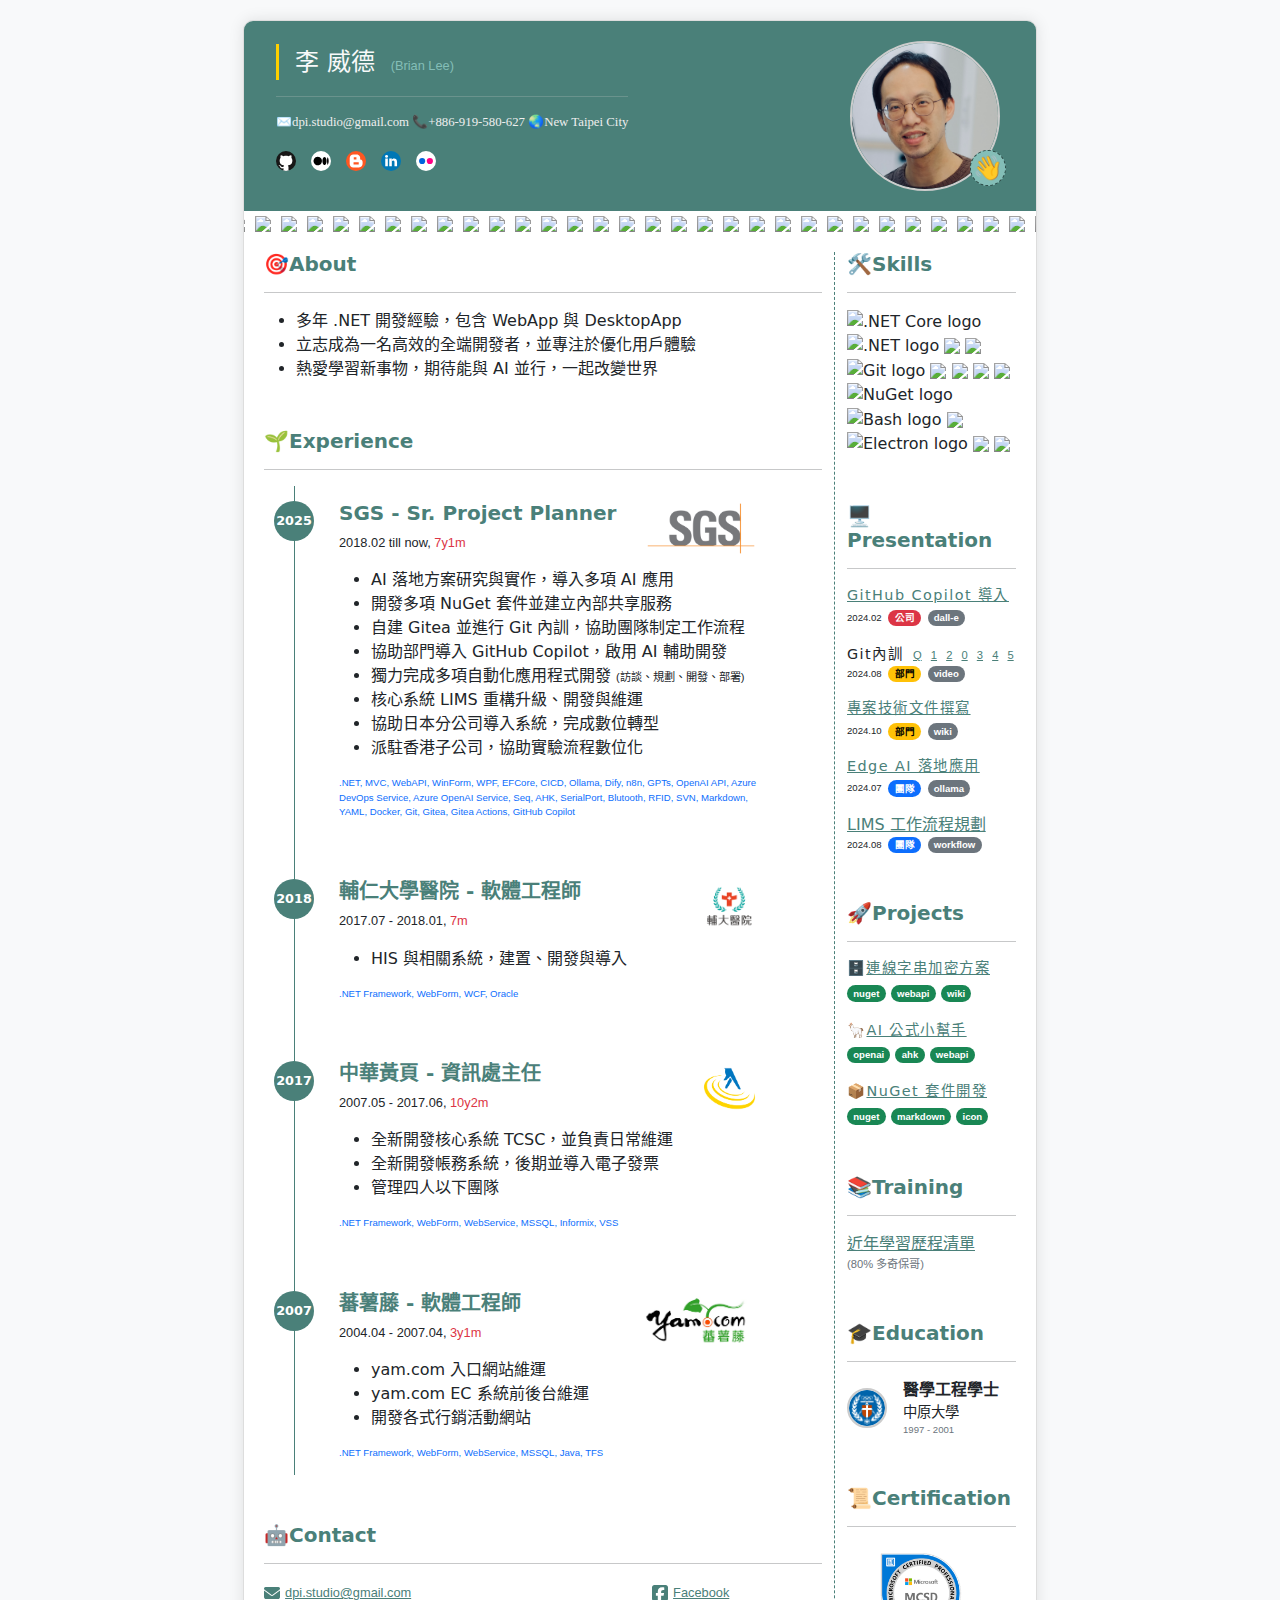
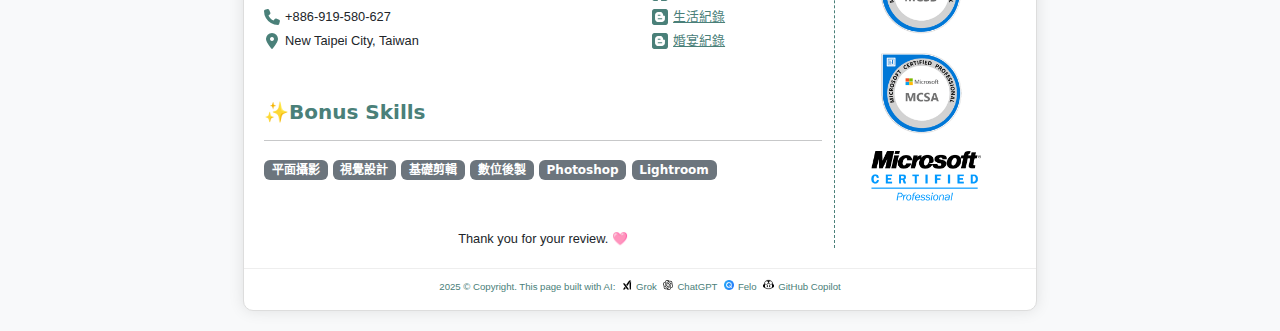
==== commit f331bbec: "feat: update header styling and add bonus skills section in index.html" ====
--- a/index.html
+++ b/index.html
@@ -19,7 +19,10 @@
         <!-- HEADER 區塊 -->
         <header>
             <div>
-                <h1 class="text-dark"><span class="text-light me-3">李</span>威德</h1>
+                <div class="text-light ps-3" style="font-size: 1.5rem; border-left: #fed000 3px solid;">
+                    <span class="me-2">李</span>威德
+                    <span class="fs-08 ms-2" style="color: #84beb7;">(Brian Lee)</span>
+                </div>
                 <hr>
                 <p class="header-info">
                     ✉️<a href="mailto:dpi.studio@gmail.com">dpi.studio@gmail.com</a> 📞+886-919-580-627 🌏New Taipei
@@ -109,7 +112,7 @@
                     <ul>
                         <li>多年 .NET 開發經驗，包含 WebApp 與 DesktopApp</li>
                         <li>立志成為一名高效的全端開發者，並專注於優化用戶體驗</li>
-                        <li>熱愛學習新技術，期待能與 AI 一起改變世界</li>
+                        <li>熱愛學習新事物，期待能與 AI 並行，一起改變世界</li>
                     </ul>
 
                     <!-- 工作經驗 -->
@@ -273,9 +276,18 @@
                                 </svg>
                             </div> -->
                         </div>
-                        <div class="fs-08 mt-5" style="text-align: center;">
-                            Thank you for your review. 🩷
-                        </div>
+                    </div>
+                    <h5 class="mt-5">✨Bonus Skills</h5>
+                    <hr>
+                    <span class="badge bg-secondary">平面攝影</span>
+                    <span class="badge bg-secondary">視覺設計</span>
+                    <span class="badge bg-secondary">基礎剪輯</span>
+                    <span class="badge bg-secondary">數位後製</span>
+                    <span class="badge bg-secondary">Photoshop</span>
+                    <span class="badge bg-secondary">Lightroom</span>
+
+                    <div class="fs-08 mt-5" style="text-align: center;">
+                        Thank you for your review. 🩷
                     </div>
                 </div>
 
@@ -317,7 +329,7 @@
                             height="30" />
                     </div>
 
-                    <h5 class="mt-5">✨Presentation</h5>
+                    <h5 class="mt-5">🖥️Presentation</h5>
                     <hr>
                     <div class="mb-3">
                         <div class="presentation-item">
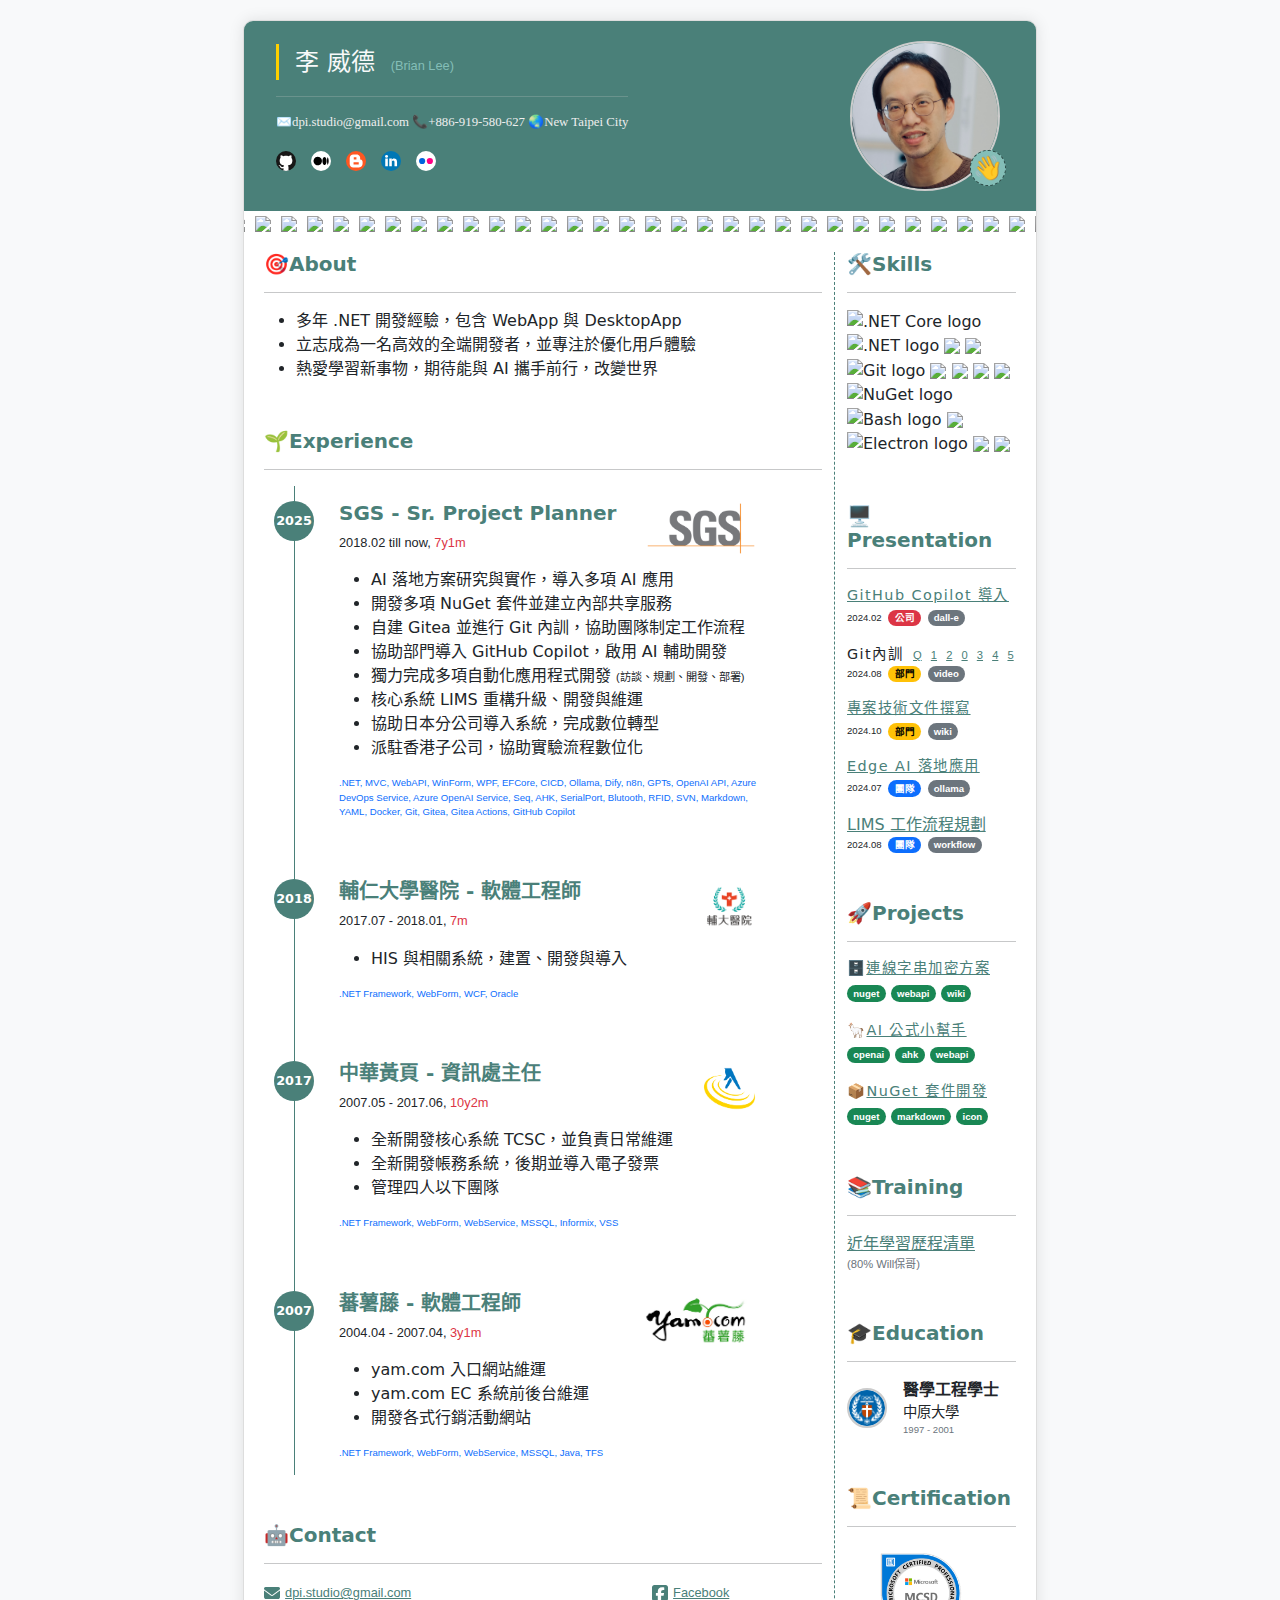
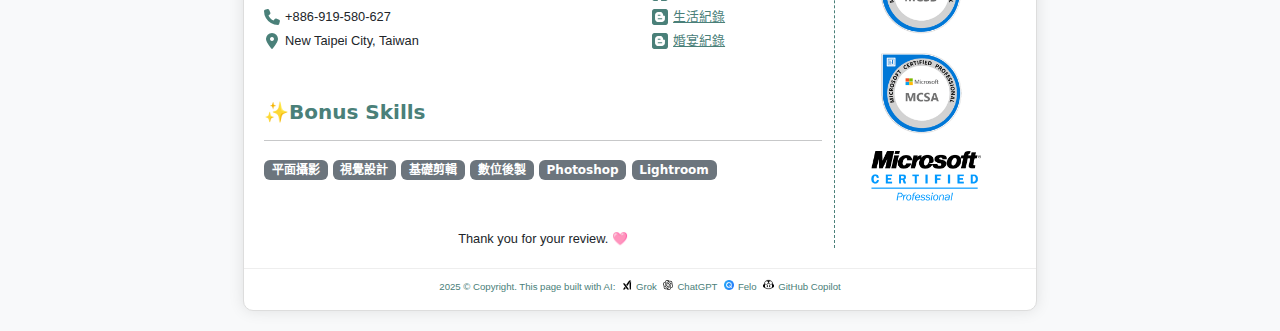
==== commit c77feaa6: "chore: change Abount content" ====
--- a/index.html
+++ b/index.html
@@ -112,7 +112,7 @@
                     <ul>
                         <li>多年 .NET 開發經驗，包含 WebApp 與 DesktopApp</li>
                         <li>立志成為一名高效的全端開發者，並專注於優化用戶體驗</li>
-                        <li>熱愛學習新事物，期待能與 AI 並行，一起改變世界</li>
+                        <li>熱愛學習新事物，期待能與 AI 攜手前行，改變世界</li>
                     </ul>
 
                     <!-- 工作經驗 -->
@@ -255,26 +255,6 @@
                                 </svg>
                                 <a class="fs-08" href="https://dpimg.blogspot.com/" target="_blank">婚宴紀錄</a>
                             </div>
-                            <!-- <div>
-                                <svg xmlns="http://www.w3.org/2000/svg" height="1em" fill="#4A8079" viewBox="0 0 512 512">
-                                    <path d="M 311 197 L 311 278 L 311 197 L 311 278 Q 311 282 307 282 L 294 282 L 294 282 Q 292 282 291 280 L 254 230 L 254 230 L 254 278 L 254 278 Q 254 282 250 282 L 237 282 L 237 282 Q 234 282 234 278 L 234 197 L 234 197 Q 234 193 237 193 L 250 193 L 250 193 Q 252 193 253 195 L 290 245 L 290 245 L 290 197 L 290 197 Q 291 193 294 193 L 307 193 L 307 193 Q 311 193 311 197 L 311 197 Z M 217 193 L 204 193 L 217 193 L 204 193 Q 201 193 201 197 L 201 278 L 201 278 Q 201 282 204 282 L 217 282 L 217 282 Q 221 282 221 278 L 221 197 L 221 197 Q 221 194 217 193 L 217 193 Z M 186 261 L 150 261 L 186 261 L 150 261 L 150 197 L 150 197 Q 150 193 147 193 L 134 193 L 134 193 Q 130 193 130 197 L 130 278 L 130 278 Q 130 280 131 281 Q 132 282 133 282 L 186 282 L 186 282 Q 189 281 189 278 L 189 265 L 189 265 Q 189 262 186 261 L 186 261 Z M 380 193 L 327 193 L 380 193 L 327 193 Q 324 193 324 197 L 324 278 L 324 278 Q 324 281 327 282 L 380 282 L 380 282 Q 383 282 383 278 L 383 265 L 383 265 Q 383 262 380 261 L 344 261 L 344 261 L 344 248 L 344 248 L 380 248 L 380 248 Q 383 247 383 244 L 383 231 L 383 231 Q 383 227 380 227 L 344 227 L 344 227 L 344 214 L 344 214 L 380 214 L 380 214 Q 383 213 383 210 L 383 197 L 383 197 Q 383 194 380 193 L 380 193 Z M 512 93 L 512 419 L 512 93 L 512 419 Q 511 459 485 485 Q 458 511 419 512 L 93 512 L 93 512 Q 53 511 27 484 Q 1 458 0 419 L 0 93 L 0 93 Q 1 53 28 27 Q 54 1 93 0 L 419 0 L 419 0 Q 459 1 485 28 Q 511 54 512 93 L 512 93 Z M 442 234 Q 440 169 387 127 L 387 127 L 387 127 Q 334 84 255 82 Q 176 84 123 127 Q 71 169 69 234 Q 70 291 113 332 Q 156 373 225 383 Q 240 386 242 394 Q 244 402 240 421 Q 239 423 239 425 Q 239 425 239 425 Q 238 430 240 435 Q 241 440 255 435 Q 266 430 293 413 Q 320 396 351 373 Q 381 350 402 327 Q 442 283 442 234 L 442 234 Z" />
-                                </svg>
-                            </div>
-                            <div>
-                                <svg xmlns="http://www.w3.org/2000/svg" height="1em" fill="#4A8079" viewBox="0 0 512 512">
-                                    <path d="M 221.71428571428572 205.71428571428572 Q 194.28571428571428 225.14285714285714 195.42857142857142 260.57142857142856 Q 198.85714285714286 294.85714285714283 228.57142857142858 310.85714285714283 Q 260.57142857142856 324.57142857142856 290.2857142857143 306.2857142857143 Q 317.7142857142857 286.85714285714283 316.57142857142856 252.57142857142858 Q 313.14285714285717 217.14285714285714 283.42857142857144 201.14285714285714 Q 251.42857142857142 187.42857142857142 221.71428571428572 205.71428571428572 L 221.71428571428572 205.71428571428572 Z M 385.14285714285717 126.85714285714286 Q 376 117.71428571428571 363.42857142857144 113.14285714285714 Q 347.42857142857144 107.42857142857143 320 106.28571428571429 Q 291.42857142857144 105.14285714285714 268.57142857142856 106.28571428571429 Q 265.14285714285717 106.28571428571429 261.7142857142857 106.28571428571429 Q 258.2857142857143 106.28571428571429 256 106.28571428571429 Q 250.28571428571428 106.28571428571429 243.42857142857142 106.28571428571429 Q 219.42857142857142 105.14285714285714 192 106.28571428571429 Q 164.57142857142858 107.42857142857143 148.57142857142858 113.14285714285714 Q 136 117.71428571428571 126.85714285714286 126.85714285714286 Q 117.71428571428571 136 113.14285714285714 148.57142857142858 Q 107.42857142857143 164.57142857142858 106.28571428571429 192 Q 105.14285714285714 219.42857142857142 106.28571428571429 242.28571428571428 Q 106.28571428571429 242.28571428571428 106.28571428571429 243.42857142857142 Q 106.28571428571429 246.85714285714286 106.28571428571429 250.28571428571428 Q 106.28571428571429 253.71428571428572 106.28571428571429 256 Q 106.28571428571429 261.7142857142857 106.28571428571429 268.57142857142856 Q 106.28571428571429 269.7142857142857 106.28571428571429 269.7142857142857 Q 105.14285714285714 292.57142857142856 106.28571428571429 320 Q 107.42857142857143 347.42857142857144 113.14285714285714 363.42857142857144 Q 117.71428571428571 376 126.85714285714286 385.14285714285717 Q 136 394.2857142857143 148.57142857142858 398.85714285714283 Q 164.57142857142858 404.57142857142856 192 405.7142857142857 Q 220.57142857142858 406.85714285714283 243.42857142857142 405.7142857142857 Q 246.85714285714286 405.7142857142857 250.28571428571428 405.7142857142857 Q 253.71428571428572 405.7142857142857 256 405.7142857142857 Q 261.7142857142857 405.7142857142857 268.57142857142856 405.7142857142857 Q 292.57142857142856 406.85714285714283 320 405.7142857142857 Q 347.42857142857144 404.57142857142856 363.42857142857144 398.85714285714283 Q 376 394.2857142857143 385.14285714285717 385.14285714285717 Q 394.2857142857143 376 398.85714285714283 363.42857142857144 Q 404.57142857142856 347.42857142857144 405.7142857142857 320 Q 406.85714285714283 292.57142857142856 405.7142857142857 268.57142857142856 Q 405.7142857142857 265.14285714285717 405.7142857142857 261.7142857142857 Q 405.7142857142857 258.2857142857143 405.7142857142857 256 Q 405.7142857142857 250.28571428571428 405.7142857142857 243.42857142857142 Q 406.85714285714283 219.42857142857142 405.7142857142857 192 Q 404.57142857142856 164.57142857142858 398.85714285714283 148.57142857142858 L 398.85714285714283 148.57142857142858 L 398.85714285714283 148.57142857142858 Q 394.2857142857143 136 385.14285714285717 126.85714285714286 L 385.14285714285717 126.85714285714286 Z M 308.57142857142856 178.28571428571428 Q 350.85714285714283 209.14285714285714 349.7142857142857 261.7142857142857 Q 344 315.42857142857144 297.14285714285717 340.57142857142856 Q 249.14285714285714 362.2857142857143 203.42857142857142 333.7142857142857 Q 161.14285714285714 302.85714285714283 162.28571428571428 250.28571428571428 Q 168 196.57142857142858 214.85714285714286 171.42857142857142 Q 262.85714285714283 149.71428571428572 308.57142857142856 178.28571428571428 L 308.57142857142856 178.28571428571428 Z M 341.7142857142857 176 Q 336 172.57142857142858 333.7142857142857 166.85714285714286 Q 331.42857142857144 161.14285714285714 332.57142857142856 154.28571428571428 Q 333.7142857142857 147.42857142857142 338.2857142857143 142.85714285714286 Q 342.85714285714283 138.28571428571428 349.7142857142857 137.14285714285714 Q 355.42857142857144 136 362.2857142857143 138.28571428571428 Q 368 140.57142857142858 371.42857142857144 146.28571428571428 Q 374.85714285714283 152 376 157.71428571428572 Q 374.85714285714283 162.28571428571428 373.7142857142857 166.85714285714286 Q 372.57142857142856 170.28571428571428 369.14285714285717 173.71428571428572 Q 365.7142857142857 177.14285714285714 362.2857142857143 178.28571428571428 Q 357.7142857142857 180.57142857142858 354.2857142857143 180.57142857142858 L 354.2857142857143 180.57142857142858 L 354.2857142857143 180.57142857142858 Q 347.42857142857144 180.57142857142858 341.7142857142857 176 L 341.7142857142857 176 Z M 512 73.14285714285714 Q 510.85714285714283 42.285714285714285 490.2857142857143 21.714285714285715 L 490.2857142857143 21.714285714285715 L 490.2857142857143 21.714285714285715 Q 469.7142857142857 1.1428571428571428 438.85714285714283 0 L 73.14285714285714 0 L 73.14285714285714 0 Q 42.285714285714285 1.1428571428571428 21.714285714285715 21.714285714285715 Q 1.1428571428571428 42.285714285714285 0 73.14285714285714 L 0 438.85714285714283 L 0 438.85714285714283 Q 1.1428571428571428 469.7142857142857 21.714285714285715 490.2857142857143 Q 42.285714285714285 510.85714285714283 73.14285714285714 512 L 438.85714285714283 512 L 438.85714285714283 512 Q 469.7142857142857 510.85714285714283 490.2857142857143 490.2857142857143 Q 510.85714285714283 469.7142857142857 512 438.85714285714283 L 512 73.14285714285714 L 512 73.14285714285714 Z M 408 408 Q 376 437.7142857142857 331.42857142857144 437.7142857142857 Q 315.42857142857144 438.85714285714283 285.7142857142857 438.85714285714283 Q 256 438.85714285714283 226.28571428571428 438.85714285714283 Q 196.57142857142858 438.85714285714283 180.57142857142858 437.7142857142857 Q 136 437.7142857142857 104 408 Q 74.28571428571429 376 74.28571428571429 331.42857142857144 Q 73.14285714285714 315.42857142857144 73.14285714285714 285.7142857142857 Q 73.14285714285714 256 73.14285714285714 226.28571428571428 Q 73.14285714285714 196.57142857142858 74.28571428571429 180.57142857142858 Q 74.28571428571429 136 104 104 Q 136 74.28571428571429 180.57142857142858 74.28571428571429 Q 196.57142857142858 73.14285714285714 226.28571428571428 73.14285714285714 Q 256 73.14285714285714 285.7142857142857 73.14285714285714 Q 315.42857142857144 73.14285714285714 331.42857142857144 74.28571428571429 Q 376 74.28571428571429 408 104 Q 437.7142857142857 136 437.7142857142857 180.57142857142858 Q 438.85714285714283 206.85714285714286 438.85714285714283 256 Q 438.85714285714283 305.14285714285717 437.7142857142857 331.42857142857144 Q 437.7142857142857 376 408 408 L 408 408 Z" />
-                                </svg>
-                            </div>
-                            <div>
-                                <svg xmlns="http://www.w3.org/2000/svg" height="1em" fill="currentColor" viewBox="0 0 512 512">
-                                    <path d="M 73.14285714285714 0 Q 42.285714285714285 1.1428571428571428 21.714285714285715 21.714285714285715 L 21.714285714285715 21.714285714285715 L 21.714285714285715 21.714285714285715 Q 1.1428571428571428 42.285714285714285 0 73.14285714285714 L 0 438.85714285714283 L 0 438.85714285714283 Q 1.1428571428571428 469.7142857142857 21.714285714285715 490.2857142857143 Q 42.285714285714285 510.85714285714283 73.14285714285714 512 L 438.85714285714283 512 L 438.85714285714283 512 Q 469.7142857142857 510.85714285714283 490.2857142857143 490.2857142857143 Q 510.85714285714283 469.7142857142857 512 438.85714285714283 L 512 73.14285714285714 L 512 73.14285714285714 Q 510.85714285714283 42.285714285714285 490.2857142857143 21.714285714285715 Q 469.7142857142857 1.1428571428571428 438.85714285714283 0 L 73.14285714285714 0 L 73.14285714285714 0 Z M 336 242.28571428571428 Q 370.2857142857143 259.42857142857144 382.85714285714283 289.14285714285717 Q 393.14285714285717 310.85714285714283 389.7142857142857 340.57142857142856 Q 386.2857142857143 370.2857142857143 360 398.85714285714283 Q 321.14285714285717 438.85714285714283 251.42857142857142 438.85714285714283 L 251.42857142857142 438.85714285714283 L 251.42857142857142 438.85714285714283 Q 170.28571428571428 437.7142857142857 129.14285714285714 385.14285714285717 Q 92.57142857142857 338.2857142857143 91.42857142857143 256 L 91.42857142857143 256 L 91.42857142857143 256 L 91.42857142857143 256 L 91.42857142857143 256 Q 92.57142857142857 173.71428571428572 129.14285714285714 126.85714285714286 Q 171.42857142857142 73.14285714285714 251.42857142857142 73.14285714285714 L 251.42857142857142 73.14285714285714 L 251.42857142857142 73.14285714285714 Q 332.57142857142856 73.14285714285714 374.85714285714283 125.71428571428571 Q 396.57142857142856 152 405.7142857142857 188.57142857142858 L 374.85714285714283 196.57142857142858 L 374.85714285714283 196.57142857142858 Q 366.85714285714283 166.85714285714286 350.85714285714283 146.28571428571428 Q 317.7142857142857 106.28571428571429 251.42857142857142 105.14285714285714 Q 186.28571428571428 106.28571428571429 154.28571428571428 146.28571428571428 Q 123.42857142857143 185.14285714285714 123.42857142857143 256 Q 123.42857142857143 326.85714285714283 154.28571428571428 364.57142857142856 Q 186.28571428571428 405.7142857142857 251.42857142857142 406.85714285714283 Q 307.42857142857144 406.85714285714283 338.2857142857143 374.85714285714283 Q 355.42857142857144 356.57142857142856 358.85714285714283 336 Q 361.14285714285717 316.57142857142856 354.2857142857143 301.7142857142857 Q 347.42857142857144 285.7142857142857 330.2857142857143 275.42857142857144 Q 325.7142857142857 306.2857142857143 310.85714285714283 324.57142857142856 Q 291.42857142857144 349.7142857142857 256 352 Q 228.57142857142858 353.14285714285717 206.85714285714286 339.42857142857144 Q 182.85714285714286 322.2857142857143 180.57142857142858 293.7142857142857 Q 179.42857142857142 266.2857142857143 200 248 Q 219.42857142857142 230.85714285714286 253.71428571428572 228.57142857142858 Q 277.7142857142857 227.42857142857142 298.2857142857143 230.85714285714286 Q 296 213.71428571428572 288 203.42857142857142 Q 275.42857142857144 190.85714285714286 252.57142857142858 189.71428571428572 L 251.42857142857142 189.71428571428572 L 251.42857142857142 189.71428571428572 Q 229.71428571428572 187.42857142857142 211.42857142857142 210.28571428571428 L 185.14285714285714 192 L 185.14285714285714 192 Q 208 158.85714285714286 251.42857142857142 157.71428571428572 L 252.57142857142858 157.71428571428572 L 252.57142857142858 157.71428571428572 Q 325.7142857142857 160 331.42857142857144 240 Q 333.7142857142857 241.14285714285714 336 242.28571428571428 L 336 242.28571428571428 L 336 242.28571428571428 Z M 253.71428571428572 320 Q 269.7142857142857 320 282.2857142857143 309.7142857142857 L 282.2857142857143 309.7142857142857 L 282.2857142857143 309.7142857142857 Q 296 298.2857142857143 299.42857142857144 264 Q 284.57142857142856 260.57142857142856 266.2857142857143 260.57142857142856 Q 260.57142857142856 260.57142857142856 256 260.57142857142856 Q 230.85714285714286 262.85714285714283 221.71428571428572 272 Q 211.42857142857142 282.2857142857143 212.57142857142858 292.57142857142856 Q 213.71428571428572 307.42857142857144 226.28571428571428 314.2857142857143 Q 238.85714285714286 321.14285714285717 254.85714285714286 320 L 253.71428571428572 320 L 253.71428571428572 320 Z" />
-                                </svg>
-                            </div>
-                            <div>
-                                <svg xmlns="http://www.w3.org/2000/svg" height="1em" fill="currentColor" viewBox="0 0 512 512">
-                                    <path d="M 73.14285714285714 0 Q 42.285714285714285 1.1428571428571428 21.714285714285715 21.714285714285715 L 21.714285714285715 21.714285714285715 L 21.714285714285715 21.714285714285715 Q 1.1428571428571428 42.285714285714285 0 73.14285714285714 L 0 438.85714285714283 L 0 438.85714285714283 Q 1.1428571428571428 469.7142857142857 21.714285714285715 490.2857142857143 Q 42.285714285714285 510.85714285714283 73.14285714285714 512 L 438.85714285714283 512 L 438.85714285714283 512 Q 469.7142857142857 510.85714285714283 490.2857142857143 490.2857142857143 Q 510.85714285714283 469.7142857142857 512 438.85714285714283 L 512 73.14285714285714 L 512 73.14285714285714 Q 510.85714285714283 42.285714285714285 490.2857142857143 21.714285714285715 Q 469.7142857142857 1.1428571428571428 438.85714285714283 0 L 73.14285714285714 0 L 73.14285714285714 0 Z M 412.57142857142856 96 L 293.7142857142857 232 L 412.57142857142856 96 L 293.7142857142857 232 L 433.14285714285717 416 L 433.14285714285717 416 L 324.57142857142856 416 L 324.57142857142856 416 L 238.85714285714286 304 L 238.85714285714286 304 L 140.57142857142858 416 L 140.57142857142858 416 L 86.85714285714286 416 L 86.85714285714286 416 L 213.71428571428572 270.85714285714283 L 213.71428571428572 270.85714285714283 L 80 96 L 80 96 L 192 96 L 192 96 L 268.57142857142856 198.85714285714286 L 268.57142857142856 198.85714285714286 L 358.85714285714283 96 L 358.85714285714283 96 L 412.57142857142856 96 L 412.57142857142856 96 Z M 369.14285714285717 384 L 174.85714285714286 126.85714285714286 L 369.14285714285717 384 L 174.85714285714286 126.85714285714286 L 142.85714285714286 126.85714285714286 L 142.85714285714286 126.85714285714286 L 339.42857142857144 384 L 339.42857142857144 384 L 369.14285714285717 384 L 369.14285714285717 384 Z" />
-                                </svg>
-                            </div> -->
                         </div>
                     </div>
                     <h5 class="mt-5">✨Bonus Skills</h5>
@@ -435,7 +415,7 @@
                         target="_blank">
                         近年學習歷程清單
                     </a>
-                    <div class="fs-07 text-secondary">(80% 多奇保哥)</div>
+                    <div class="fs-07 text-secondary">(80% Will保哥)</div>
 
                     <!-- 教育背景 -->
                     <h5 class="mt-5">🎓Education</h5>
